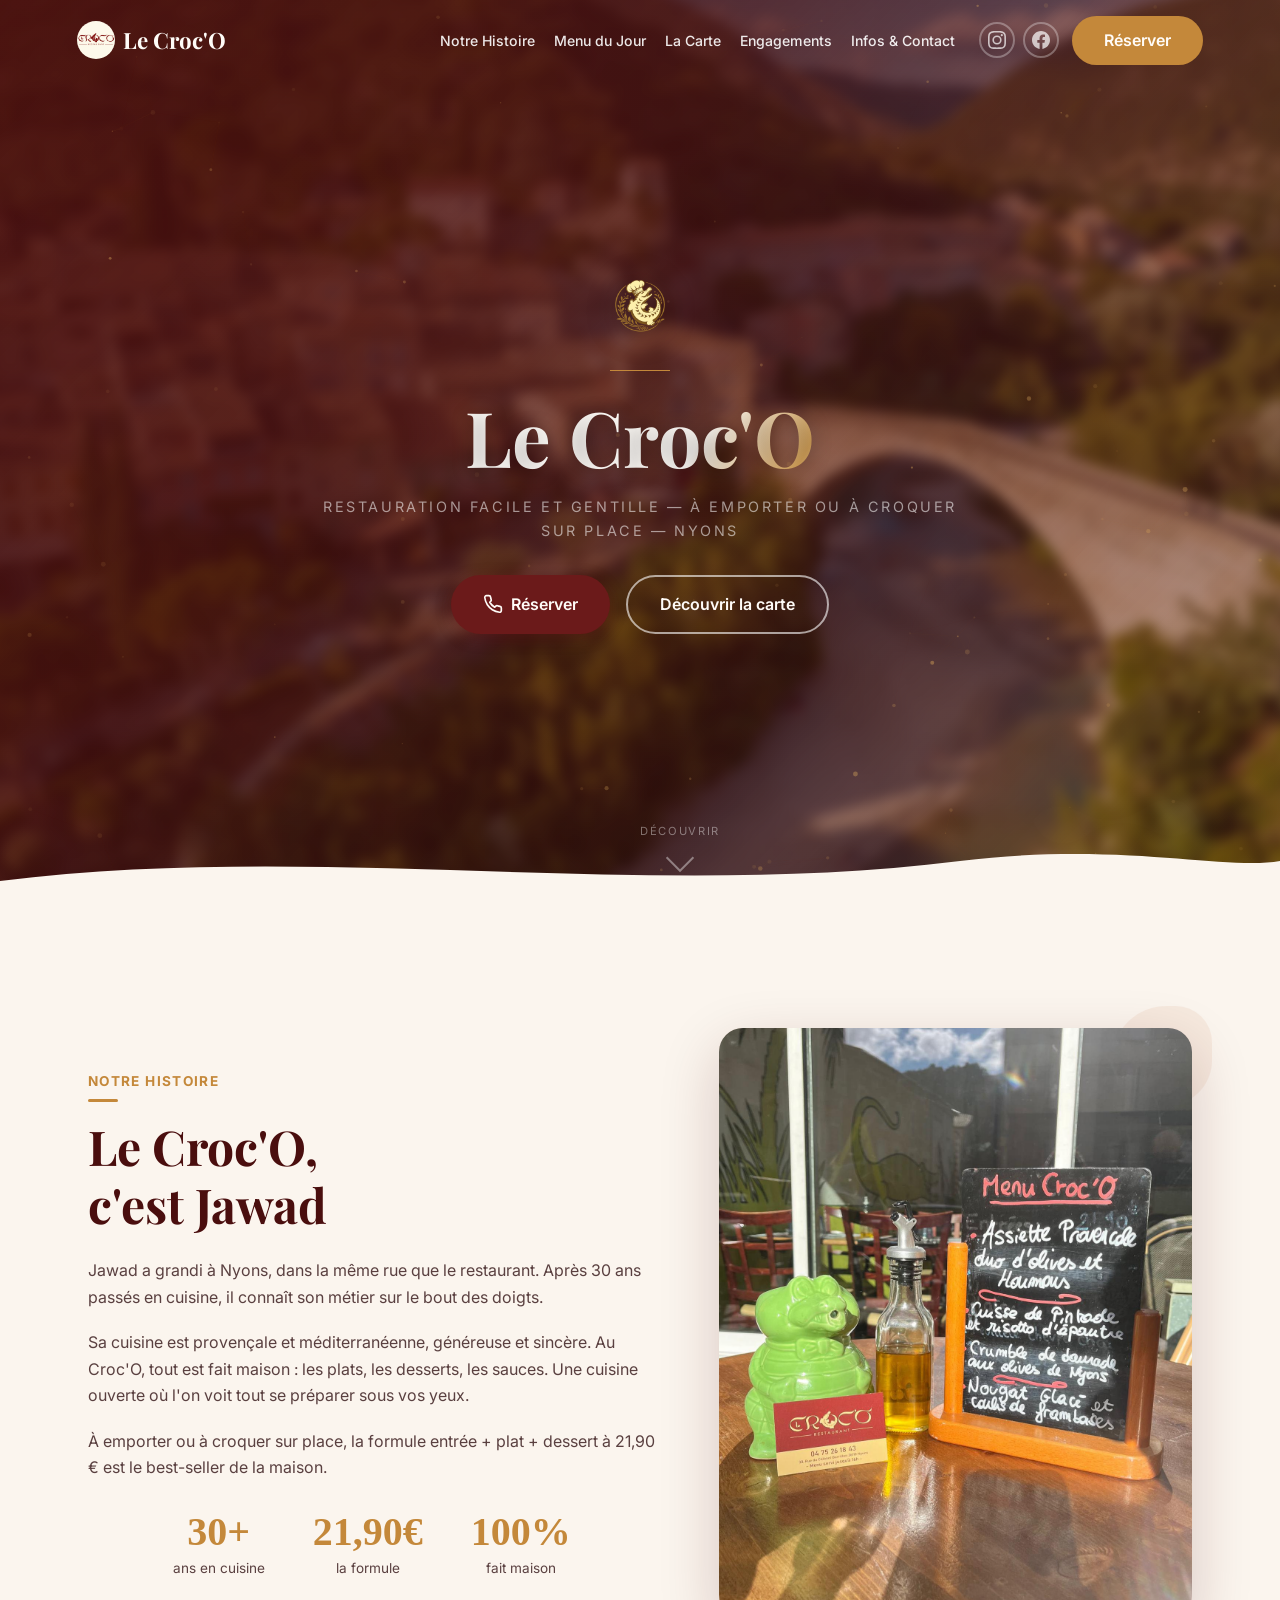
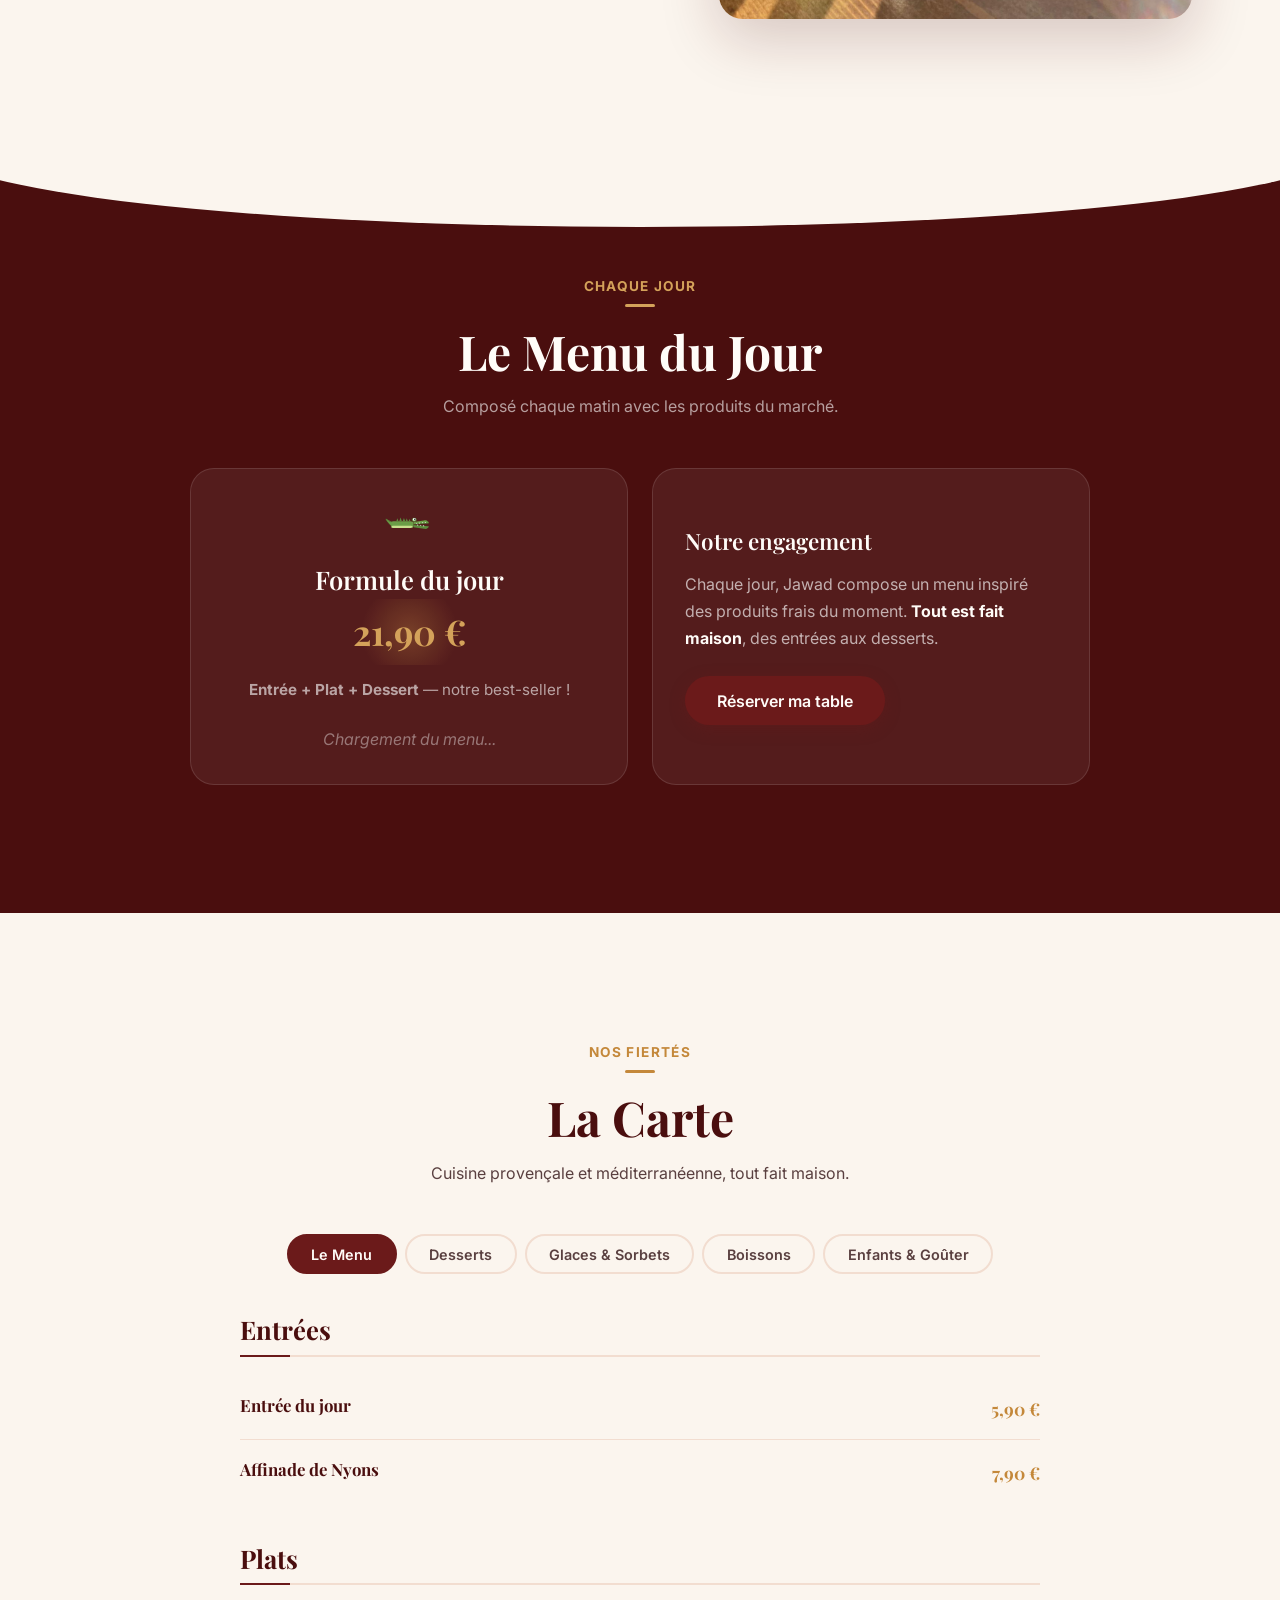
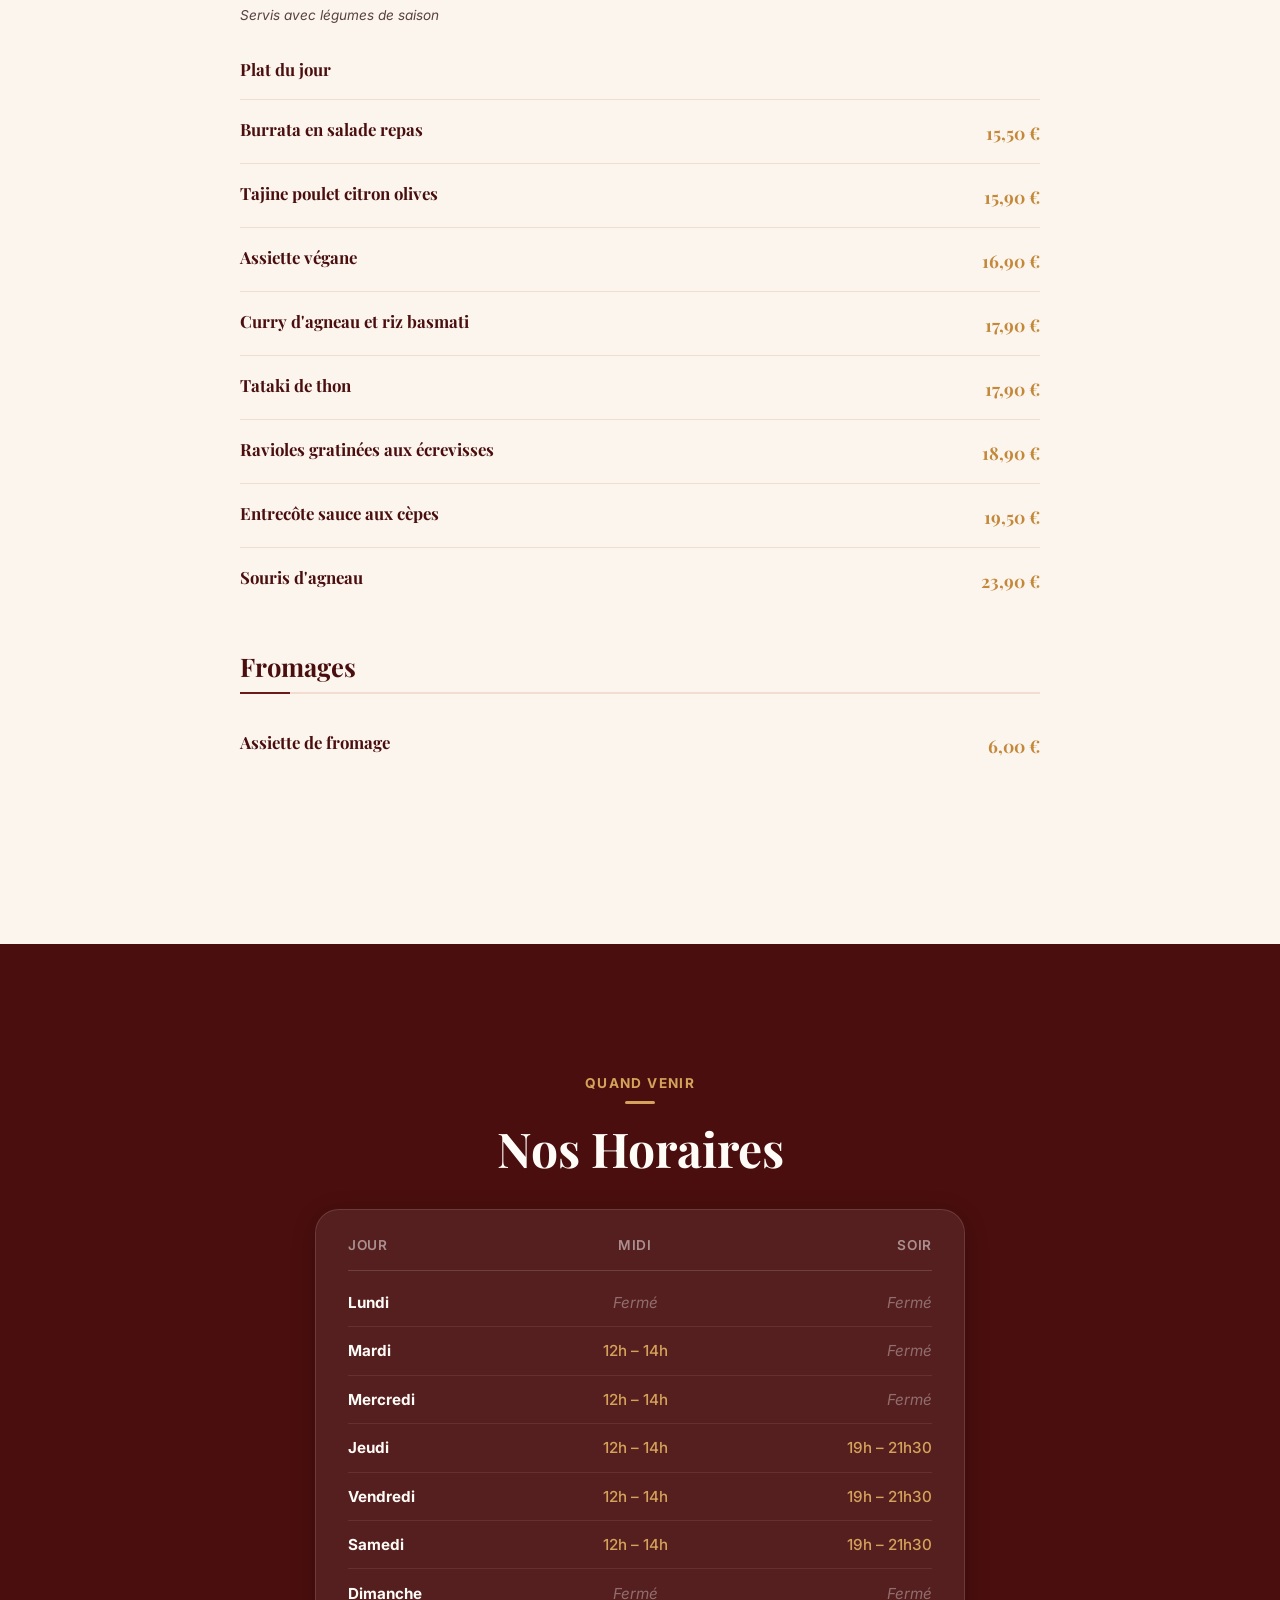
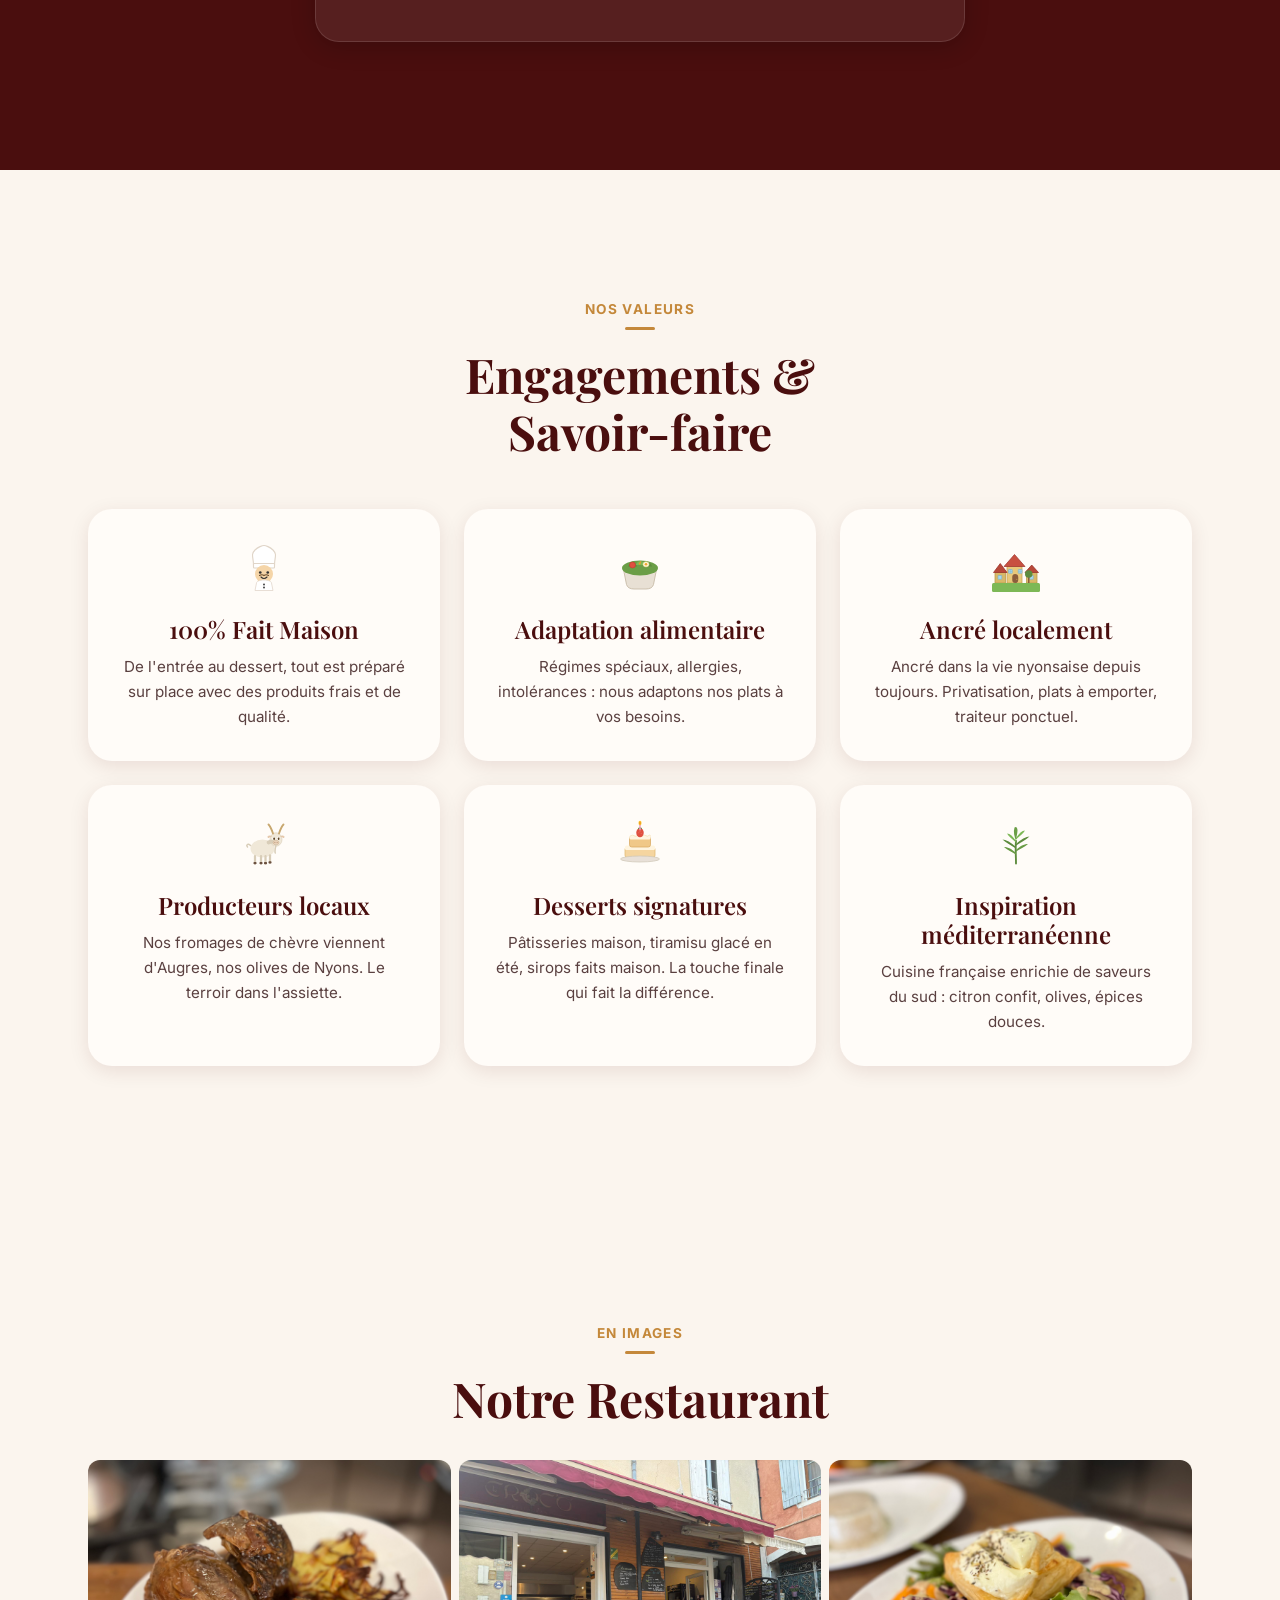
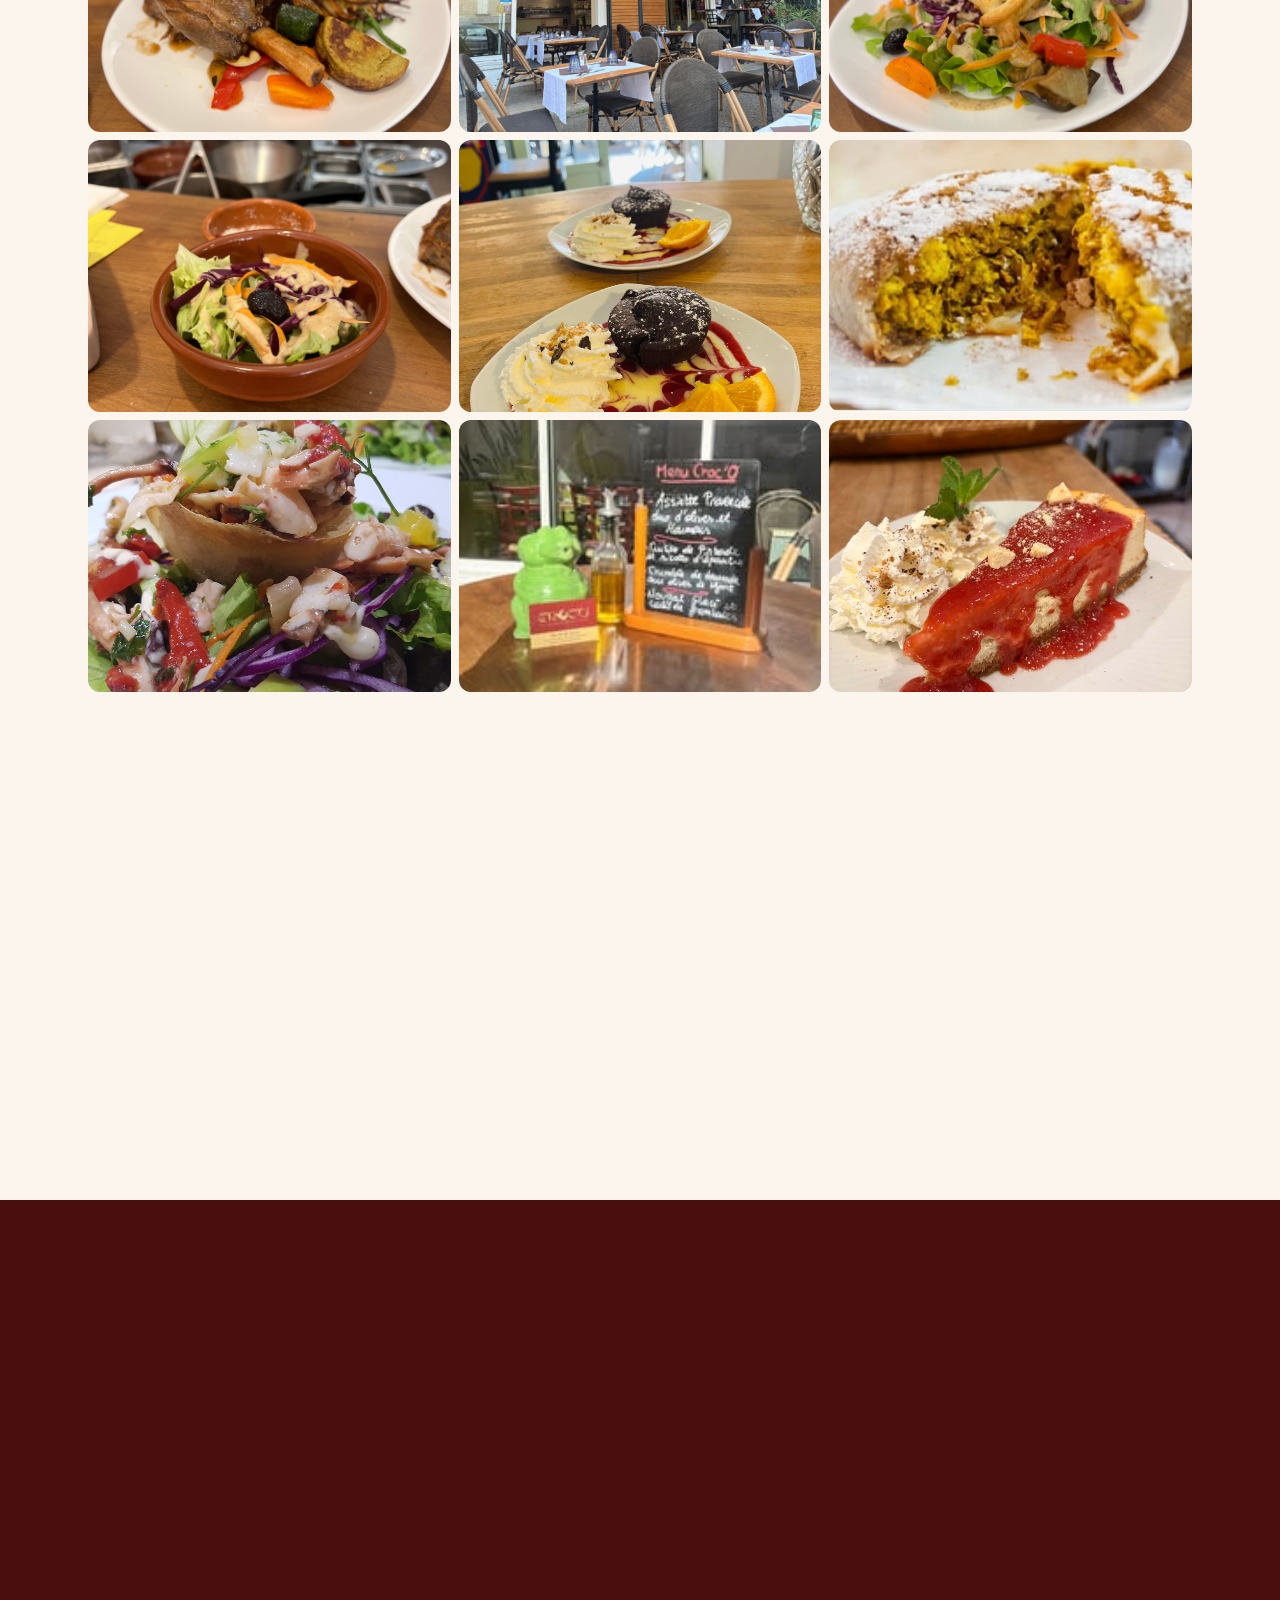
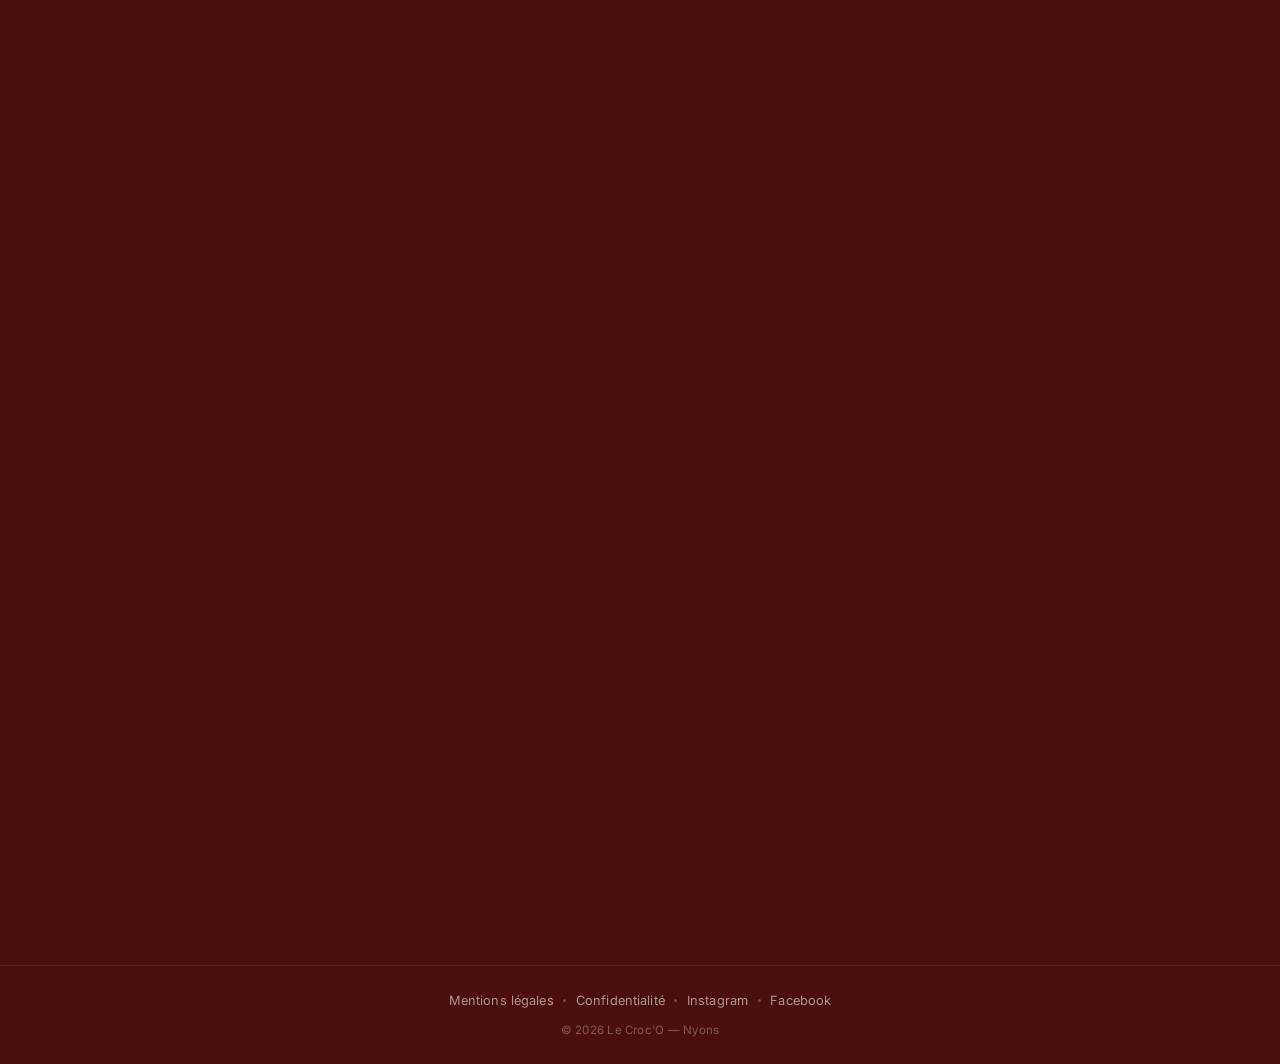
==== index.html @ 65abaeec "Initial commit — site Le Croc'O Nyons Site statique restaurant avec intégration Google Sheets dynami" ====
<!DOCTYPE html>
<html lang="fr">
<head>
  <meta charset="UTF-8">
  <meta name="viewport" content="width=device-width, initial-scale=1.0">
  <title>Le Croc'O — Restauration facile et gentille à emporter ou à croquer sur place à Nyons | Cuisine française &amp; méditerranéenne</title>
  <meta name="description" content="Le Croc'O à Nyons : cuisine provençale et méditerranéenne, tout fait maison. Formule entrée + plat + dessert à 21,90 euros. Cuisine ouverte, à emporter ou sur place.">
  <meta name="theme-color" content="#4A0E0E">
  <link rel="icon" type="image/png" sizes="48x48" href="assets/favicon-48x48.png">
  <link rel="icon" type="image/png" sizes="32x32" href="assets/favicon-32x32.png">
  <link rel="apple-touch-icon" sizes="192x192" href="assets/favicon-192x192.png">

  <!-- Open Graph / Facebook -->
  <meta property="og:type" content="website">
  <meta property="og:url" content="https://le-croco-nyons.fr/">
  <meta property="og:title" content="Le Croc'O — Restaurant à Nyons">
  <meta property="og:description" content="Le Croc'O à Nyons : cuisine provençale et méditerranéenne, tout fait maison. Formule entrée + plat + dessert à 21,90 euros. Cuisine ouverte, privatisation possible.">
  <meta property="og:image" content="https://le-croco-nyons.fr/assets/logo2.png">

  <!-- Twitter -->
  <meta name="twitter:card" content="summary_large_image">
  <meta name="twitter:title" content="Le Croc'O — Restaurant à Nyons">
  <meta name="twitter:description" content="Cuisine provençale et méditerranéenne fait maison. Formule entrée + plat + dessert à 21,90 euros. Au cœur de Nyons.">
  <meta name="twitter:image" content="https://le-croco-nyons.fr/assets/logo2.png">

  <!-- Structured Data / Schema.org -->
  <script type="application/ld+json">
  {
    "@context": "https://schema.org",
    "@type": "Restaurant",
    "name": "Le Croc'O",
    "legalName": "Le Croc'O",
    "image": "https://le-croco-nyons.fr/assets/logo2.png",
    "address": {
      "@type": "PostalAddress",
      "streetAddress": "30 Place du Colonel Barrillon",
      "addressLocality": "Nyons",
      "postalCode": "26110",
      "addressRegion": "Drôme",
      "addressCountry": "FR"
    },
    "geo": {
      "@type": "GeoCoordinates",
      "latitude": 44.3611,
      "longitude": 5.1389
    },
    "telephone": "+33475261843",
    "url": "https://le-croco-nyons.fr",
    "sameAs": [
      "https://www.facebook.com/croco.nyons/?locale=fr_FR",
      "https://www.instagram.com/croconyons/"
    ],
    "servesCuisine": ["Française", "Méditerranéenne"],
    "priceRange": "$$",
    "currenciesAccepted": "EUR",
    "paymentAccepted": "Cash, Credit Card",
    "openingHoursSpecification": [
      {
        "@type": "OpeningHoursSpecification",
        "dayOfWeek": ["Tuesday", "Wednesday", "Thursday", "Friday", "Saturday"],
        "opens": "12:00",
        "closes": "14:00"
      },
      {
        "@type": "OpeningHoursSpecification",
        "dayOfWeek": ["Thursday", "Friday", "Saturday"],
        "opens": "19:00",
        "closes": "21:30"
      }
    ],
    "hasMenu": {
      "@type": "Menu",
      "url": "https://le-croco-nyons.fr/#carte",
      "hasMenuSection": {
        "@type": "MenuSection",
        "name": "Menu du jour",
        "description": "Entrée + Plat ou Plat + Dessert",
        "offers": {
          "@type": "Offer",
          "price": "21.90",
          "priceCurrency": "EUR"
        }
      }
    },
    "acceptsReservations": "True",
    "smokingAllowed": false,
    "amenityFeature": [
      {"@type": "LocationFeatureSpecification", "name": "Terrasse", "value": true},
      {"@type": "LocationFeatureSpecification", "name": "Accès PMR", "value": true},
      {"@type": "LocationFeatureSpecification", "name": "À emporter", "value": true}
    ],
    "foundingDate": "2010",
    "description": "Le Croc'O à Nyons : cuisine provençale et méditerranéenne, tout fait maison. Formule entrée + plat + dessert à 21,90 euros. Cuisine ouverte, à emporter ou sur place."
  }
  </script>

  <link rel="preconnect" href="https://fonts.googleapis.com">
  <link rel="preconnect" href="https://fonts.gstatic.com" crossorigin>
  <link href="https://fonts.googleapis.com/css2?family=Playfair+Display:ital,wght@0,400;0,600;0,700;1,400&family=Inter:wght@300;400;500;600&display=swap" rel="stylesheet">
  <link rel="stylesheet" href="css/style.css">
</head>
<body>

  <!-- ============================================
       NAVIGATION
       ============================================ -->
  <nav class="nav" role="navigation" aria-label="Navigation principale">
    <div class="nav-inner">
      <a href="#hero" class="nav-logo" aria-label="Le Croc'O — Accueil">
        <img src="assets/logo2.png" alt="Logo Le Croc'O" class="nav-logo-img">
        Le Croc'O
      </a>

      <ul class="nav-links">
        <li><a href="#histoire">Notre Histoire</a></li>
        <li><a href="#menu-du-jour">Menu du Jour</a></li>
        <li><a href="#carte">La Carte</a></li>
        <li><a href="#engagements">Engagements</a></li>
        <li><a href="#infos">Infos & Contact</a></li>
      </ul>

      <div class="nav-right">
        <div class="nav-socials">
          <a href="https://www.instagram.com/croconyons/" target="_blank" rel="noopener" aria-label="Instagram Le Croc'O">
            <svg viewBox="0 0 24 24" fill="currentColor" aria-hidden="true"><path d="M12 2.163c3.204 0 3.584.012 4.85.07 3.252.148 4.771 1.691 4.919 4.919.058 1.265.069 1.645.069 4.849 0 3.205-.012 3.584-.069 4.849-.149 3.225-1.664 4.771-4.919 4.919-1.266.058-1.644.07-4.85.07-3.204 0-3.584-.012-4.849-.07-3.26-.149-4.771-1.699-4.919-4.92-.058-1.265-.07-1.644-.07-4.849 0-3.204.013-3.583.07-4.849.149-3.227 1.664-4.771 4.919-4.919 1.266-.057 1.645-.069 4.849-.069zM12 0C8.741 0 8.333.014 7.053.072 2.695.272.273 2.69.073 7.052.014 8.333 0 8.741 0 12c0 3.259.014 3.668.072 4.948.2 4.358 2.618 6.78 6.98 6.98C8.333 23.986 8.741 24 12 24c3.259 0 3.668-.014 4.948-.072 4.354-.2 6.782-2.618 6.979-6.98.059-1.28.073-1.689.073-4.948 0-3.259-.014-3.667-.072-4.947-.196-4.354-2.617-6.78-6.979-6.98C15.668.014 15.259 0 12 0zm0 5.838a6.162 6.162 0 100 12.324 6.162 6.162 0 000-12.324zM12 16a4 4 0 110-8 4 4 0 010 8zm6.406-11.845a1.44 1.44 0 100 2.881 1.44 1.44 0 000-2.881z"/></svg>
          </a>
          <a href="https://www.facebook.com/croco.nyons/?locale=fr_FR" target="_blank" rel="noopener" aria-label="Facebook Le Croc'O">
            <svg viewBox="0 0 24 24" fill="currentColor" aria-hidden="true"><path d="M24 12.073c0-6.627-5.373-12-12-12s-12 5.373-12 12c0 5.99 4.388 10.954 10.125 11.854v-8.385H7.078v-3.47h3.047V9.43c0-3.007 1.792-4.669 4.533-4.669 1.312 0 2.686.235 2.686.235v2.953H15.83c-1.491 0-1.956.925-1.956 1.874v2.25h3.328l-.532 3.47h-2.796v8.385C19.612 23.027 24 18.062 24 12.073z"/></svg>
          </a>
        </div>
        <button class="btn nav-cta" data-phone-trigger>Réserver</button>
      </div>

      <div class="nav-mobile-actions">
        <button class="btn btn-accent btn-sm nav-mobile-cta" data-phone-trigger>Réserver</button>
        <button class="nav-burger" aria-label="Menu" aria-expanded="false">
          <span></span>
          <span></span>
          <span></span>
        </button>
      </div>
    </div>
  </nav>

  <!-- Mobile overlay -->
  <div class="nav-mobile-overlay">
    <a href="#histoire">Notre Histoire</a>
    <a href="#menu-du-jour">Menu du Jour</a>
    <a href="#carte">La Carte</a>
    <a href="#engagements">Engagements</a>
    <a href="#infos">Infos & Contact</a>
    <button class="btn nav-mobile-cta" data-phone-trigger>Réserver</button>
    <div class="nav-socials">
      <a href="https://www.instagram.com/croconyons/" target="_blank" rel="noopener" aria-label="Instagram">
        <svg viewBox="0 0 24 24" fill="currentColor"><path d="M12 2.163c3.204 0 3.584.012 4.85.07 3.252.148 4.771 1.691 4.919 4.919.058 1.265.069 1.645.069 4.849 0 3.205-.012 3.584-.069 4.849-.149 3.225-1.664 4.771-4.919 4.919-1.266.058-1.644.07-4.85.07-3.204 0-3.584-.012-4.849-.07-3.26-.149-4.771-1.699-4.919-4.92-.058-1.265-.07-1.644-.07-4.849 0-3.204.013-3.583.07-4.849.149-3.227 1.664-4.771 4.919-4.919 1.266-.057 1.645-.069 4.849-.069zM12 0C8.741 0 8.333.014 7.053.072 2.695.272.273 2.69.073 7.052.014 8.333 0 8.741 0 12c0 3.259.014 3.668.072 4.948.2 4.358 2.618 6.78 6.98 6.98C8.333 23.986 8.741 24 12 24c3.259 0 3.668-.014 4.948-.072 4.354-.2 6.782-2.618 6.979-6.98.059-1.28.073-1.689.073-4.948 0-3.259-.014-3.667-.072-4.947-.196-4.354-2.617-6.78-6.979-6.98C15.668.014 15.259 0 12 0zm0 5.838a6.162 6.162 0 100 12.324 6.162 6.162 0 000-12.324zM12 16a4 4 0 110-8 4 4 0 010 8zm6.406-11.845a1.44 1.44 0 100 2.881 1.44 1.44 0 000-2.881z"/></svg>
      </a>
      <a href="https://www.facebook.com/croco.nyons/?locale=fr_FR" target="_blank" rel="noopener" aria-label="Facebook">
        <svg viewBox="0 0 24 24" fill="currentColor"><path d="M24 12.073c0-6.627-5.373-12-12-12s-12 5.373-12 12c0 5.99 4.388 10.954 10.125 11.854v-8.385H7.078v-3.47h3.047V9.43c0-3.007 1.792-4.669 4.533-4.669 1.312 0 2.686.235 2.686.235v2.953H15.83c-1.491 0-1.956.925-1.956 1.874v2.25h3.328l-.532 3.47h-2.796v8.385C19.612 23.027 24 18.062 24 12.073z"/></svg>
      </a>
    </div>
  </div>


  <!-- ============================================
       SECTION 1 : HERO
       ============================================ -->
  <section class="hero" id="hero">
    <div class="hero-bg">
      <img src="assets/hero.webp" alt="Le Croc'O — restaurant à Nyons" class="hero-bg-image parallax-bg" data-speed="0.3" loading="eager">
    </div>
    <div class="hero-overlay"></div>
    <canvas id="particles-canvas" class="hero-particles"></canvas>

    <!-- Croco SVG discret -->
    <svg class="hero-croco-deco" viewBox="0 0 120 40" fill="none" xmlns="http://www.w3.org/2000/svg" aria-hidden="true">
      <path d="M10 20 Q20 5 40 15 Q60 25 80 10 Q100 0 110 20 Q100 35 80 25 Q60 15 40 30 Q20 40 10 20Z" fill="currentColor" opacity="0.08"/>
    </svg>

    <div class="hero-content">
      <img src="assets/croco-logo-dore.png" alt="Le Croc'O logo" class="hero-logo" width="80" height="80">
      <div class="hero-ornament" aria-hidden="true"></div>
      <h1 class="text-shimmer">Le Croc'O</h1>
      <p class="hero-subtitle">Restauration facile et gentille &mdash; à emporter ou à croquer sur place &mdash; Nyons</p>
      <div class="hero-cta">
        <button class="btn btn-primary" data-phone-trigger>
          <svg width="20" height="20" viewBox="0 0 24 24" fill="none" stroke="currentColor" stroke-width="2" stroke-linecap="round" stroke-linejoin="round"><path d="M22 16.92v3a2 2 0 01-2.18 2 19.79 19.79 0 01-8.63-3.07 19.5 19.5 0 01-6-6 19.79 19.79 0 01-3.07-8.67A2 2 0 014.11 2h3a2 2 0 012 1.72c.127.96.361 1.903.7 2.81a2 2 0 01-.45 2.11L8.09 9.91a16 16 0 006 6l1.27-1.27a2 2 0 012.11-.45c.907.339 1.85.573 2.81.7A2 2 0 0122 16.92z"/></svg>
          Réserver
        </button>
        <a href="#carte" class="btn btn-outline">Découvrir la carte</a>
      </div>
    </div>

    <div class="hero-scroll-indicator">
      <span>Découvrir</span>
      <div class="scroll-arrow"></div>
    </div>

    <!-- Wave transition -->
    <div class="section-wave">
      <svg viewBox="0 0 1440 60" preserveAspectRatio="none">
        <path d="M0,40 C360,0 720,60 1080,20 C1260,0 1380,30 1440,20 L1440,60 L0,60Z" fill="var(--creme)"/>
      </svg>
    </div>
  </section>


  <!-- ============================================
       SECTION 2 : HISTOIRE DU RESTAURANT
       ============================================ -->
  <section class="histoire" id="histoire">
    <div class="container">
      <div class="histoire-grid">
        <div class="histoire-text reveal-left">
          <span class="section-tag">Notre Histoire</span>
          <h2>Le Croc'O,<br>c'est Jawad</h2>
          <p>Jawad a grandi à Nyons, dans la même rue que le restaurant. Après 30 ans passés en cuisine, il connaît son métier sur le bout des doigts.</p>
          <p>Sa cuisine est provençale et méditerranéenne, généreuse et sincère. Au Croc'O, tout est fait maison : les plats, les desserts, les sauces. Une cuisine ouverte où l'on voit tout se préparer sous vos yeux.</p>
          <p>À emporter ou à croquer sur place, la formule entrée + plat + dessert à 21,90 &euro; est le best-seller de la maison.</p>
          <div class="counters-row reveal">
            <div class="counter-item">
              <span class="counter-value" data-target="30">0</span><span class="counter-value">+</span>
              <div class="counter-label">ans en cuisine</div>
            </div>
            <div class="counter-item">
              <span class="counter-value" data-target="21" data-suffix=",90€">0</span>
              <div class="counter-label">la formule</div>
            </div>
            <div class="counter-item">
              <span class="counter-value" data-target="100">0</span><span class="counter-value">%</span>
              <div class="counter-label">fait maison</div>
            </div>
          </div>
        </div>
        <div class="histoire-visual reveal-right">
          <div class="histoire-image-wrapper">
            <img src="assets/ambiance-table.jpg" alt="Ambiance du restaurant Le Croc'O, table dressee avec produits frais" loading="lazy">
          </div>
          <div class="histoire-deco-leaf"></div>
        </div>
      </div>
    </div>
  </section>


  <!-- ============================================
       SECTION 3 : MENU DU JOUR (dynamique Google Sheet)
       ============================================ -->
  <section class="menu-du-jour" id="menu-du-jour">
    <div class="container">
      <span class="section-tag reveal">Chaque jour</span>
      <h2 class="reveal">Le Menu du Jour</h2>
      <p class="menu-intro reveal">Composé chaque matin avec les produits du marché.</p>

      <div class="menu-grid reveal">
        <!-- Box 1 : Formule & plats du jour -->
        <div class="menu-du-jour-card" id="menu-du-jour-content">
          <div class="menu-du-jour-header">
            <img src="assets/croco-icon.svg" alt="Le Croc'O" class="menu-du-jour-croco">
            <h3>Formule du jour</h3>
            <span class="menu-du-jour-price" id="menu-price">21,90 &euro;</span>
          </div>
          <div class="menu-du-jour-formula" id="menu-formula">
            <p><strong>Entrée + Plat + Dessert</strong> — notre best-seller !</p>
          </div>
          <div class="menu-du-jour-items" id="menu-items">
            <!-- Rempli dynamiquement par le Google Sheet -->
            <div class="menu-placeholder">
              <p>Chargement du menu...</p>
            </div>
          </div>
        </div>

        <!-- Box 2 : Engagement & reservation -->
        <div class="menu-engagement-card">
          <h3>Notre engagement</h3>
          <p>Chaque jour, Jawad compose un menu inspiré des produits frais du moment. <strong>Tout est fait maison</strong>, des entrées aux desserts.</p>
          <div class="menu-engagement-cta">
            <button class="btn btn-primary" data-phone-trigger>Réserver ma table</button>
          </div>
        </div>
      </div>
    </div>
  </section>


  <!-- ============================================
       SECTION 4 : LA CARTE (dynamique Google Sheet — onglet CARTE)
       ============================================ -->
  <section class="carte" id="carte">
    <div class="container">
      <span class="section-tag reveal">Nos Fiertés</span>
      <h2 class="reveal">La Carte</h2>
      <p class="carte-intro reveal">Cuisine provençale et méditerranéenne, tout fait maison.</p>

      <!-- Onglets catégories -->
      <div class="carte-tabs reveal" role="tablist">
        <button class="carte-tab active" data-tab="plats" role="tab" aria-selected="true">Le Menu</button>
        <button class="carte-tab" data-tab="desserts" role="tab" aria-selected="false">Desserts</button>
        <button class="carte-tab" data-tab="glaces" role="tab" aria-selected="false">Glaces & Sorbets</button>
        <button class="carte-tab" data-tab="boissons" role="tab" aria-selected="false">Boissons</button>
        <button class="carte-tab" data-tab="enfants" role="tab" aria-selected="false">Enfants & Goûter</button>
      </div>

      <div class="carte-content" id="carte-content">

        <!-- TAB : Le Menu (Entrées + Plats + Fromages) -->
        <div class="carte-panel active" id="panel-plats" role="tabpanel">
          <div class="carte-categorie">
            <h3 class="carte-categorie-titre">Entrées</h3>
            <div class="carte-items">
              <div class="carte-item">
                <div class="carte-item-info"><div class="carte-item-nom">Entrée du jour</div></div>
                <div class="carte-item-prix">5,90 &euro;</div>
              </div>
              <div class="carte-item">
                <div class="carte-item-info"><div class="carte-item-nom">Affinade de Nyons</div></div>
                <div class="carte-item-prix">7,90 &euro;</div>
              </div>
            </div>
          </div>
          <div class="carte-categorie">
            <h3 class="carte-categorie-titre">Plats</h3>
            <p class="carte-note-sm">Servis avec légumes de saison</p>
            <div class="carte-items">
              <div class="carte-item">
                <div class="carte-item-info"><div class="carte-item-nom">Plat du jour</div></div>
                <div class="carte-item-prix"></div>
              </div>
              <div class="carte-item">
                <div class="carte-item-info"><div class="carte-item-nom">Burrata en salade repas</div></div>
                <div class="carte-item-prix">15,50 &euro;</div>
              </div>
              <div class="carte-item">
                <div class="carte-item-info"><div class="carte-item-nom">Tajine poulet citron olives</div></div>
                <div class="carte-item-prix">15,90 &euro;</div>
              </div>
              <div class="carte-item">
                <div class="carte-item-info"><div class="carte-item-nom">Assiette végane</div></div>
                <div class="carte-item-prix">16,90 &euro;</div>
              </div>
              <div class="carte-item">
                <div class="carte-item-info"><div class="carte-item-nom">Curry d'agneau et riz basmati</div></div>
                <div class="carte-item-prix">17,90 &euro;</div>
              </div>
              <div class="carte-item">
                <div class="carte-item-info"><div class="carte-item-nom">Tataki de thon</div></div>
                <div class="carte-item-prix">17,90 &euro;</div>
              </div>
              <div class="carte-item">
                <div class="carte-item-info"><div class="carte-item-nom">Ravioles gratinées aux écrevisses</div></div>
                <div class="carte-item-prix">18,90 &euro;</div>
              </div>
              <div class="carte-item">
                <div class="carte-item-info"><div class="carte-item-nom">Entrecôte sauce aux cèpes</div></div>
                <div class="carte-item-prix">19,50 &euro;</div>
              </div>
              <div class="carte-item">
                <div class="carte-item-info"><div class="carte-item-nom">Souris d'agneau</div></div>
                <div class="carte-item-prix">23,90 &euro;</div>
              </div>
            </div>
          </div>
          <div class="carte-categorie">
            <h3 class="carte-categorie-titre">Fromages</h3>
            <div class="carte-items">
              <div class="carte-item">
                <div class="carte-item-info"><div class="carte-item-nom">Assiette de fromage</div></div>
                <div class="carte-item-prix">6,00 &euro;</div>
              </div>
            </div>
          </div>
        </div>

        <!-- TAB : Desserts -->
        <div class="carte-panel" id="panel-desserts" role="tabpanel">
          <div class="carte-categorie">
            <h3 class="carte-categorie-titre">Desserts</h3>
            <div class="carte-items">
              <div class="carte-item">
                <div class="carte-item-info"><div class="carte-item-nom">Moelleux Chocolat</div><div class="carte-item-desc">Coulis de framboise</div></div>
                <div class="carte-item-prix">6,00 &euro;</div>
              </div>
              <div class="carte-item">
                <div class="carte-item-info"><div class="carte-item-nom">Tiramisu Café</div></div>
                <div class="carte-item-prix">6,00 &euro;</div>
              </div>
              <div class="carte-item">
                <div class="carte-item-info"><div class="carte-item-nom">Tarte du Jour</div></div>
                <div class="carte-item-prix">6,00 &euro;</div>
              </div>
              <div class="carte-item">
                <div class="carte-item-info"><div class="carte-item-nom">Dessert du Jour</div></div>
                <div class="carte-item-prix">6,00 &euro;</div>
              </div>
              <div class="carte-item">
                <div class="carte-item-info"><div class="carte-item-nom">Nougat Glacé</div><div class="carte-item-desc">Coulis de framboise</div></div>
                <div class="carte-item-prix">6,00 &euro;</div>
              </div>
            </div>
          </div>
        </div>

        <!-- TAB : Glaces & Sorbets -->
        <div class="carte-panel" id="panel-glaces" role="tabpanel">
          <div class="carte-categorie">
            <h3 class="carte-categorie-titre">Glaces Artisanales</h3>
            <div class="carte-items carte-items-compact">
              <div class="carte-item"><div class="carte-item-info"><div class="carte-item-nom">Café</div><div class="carte-item-desc">100% Arabica</div></div></div>
              <div class="carte-item"><div class="carte-item-info"><div class="carte-item-nom">Caramel Beurre Salé</div><div class="carte-item-desc">Au sel de Guérande</div></div></div>
              <div class="carte-item"><div class="carte-item-info"><div class="carte-item-nom">Chocolat</div><div class="carte-item-desc">Cœur de Guanaja 80% Valrhona</div></div></div>
              <div class="carte-item"><div class="carte-item-info"><div class="carte-item-nom">Pistache</div><div class="carte-item-desc">Pâte de pistache de Sicile, éclats</div></div></div>
              <div class="carte-item"><div class="carte-item-info"><div class="carte-item-nom">Spéculoos</div><div class="carte-item-desc">Véritables biscuits Lotus</div></div></div>
              <div class="carte-item"><div class="carte-item-info"><div class="carte-item-nom">Vanille</div><div class="carte-item-desc">Bourbon de Madagascar, beurre d'Échiré</div></div></div>
            </div>
          </div>
          <div class="carte-categorie">
            <h3 class="carte-categorie-titre">Sorbets Plein Fruit</h3>
            <div class="carte-items carte-items-compact">
              <div class="carte-item"><div class="carte-item-info"><div class="carte-item-nom">Citron</div><div class="carte-item-desc">Citron de Sicile</div></div></div>
              <div class="carte-item"><div class="carte-item-info"><div class="carte-item-nom">Coco</div><div class="carte-item-desc">Lait de coco de l'océan Indien</div></div></div>
              <div class="carte-item"><div class="carte-item-info"><div class="carte-item-nom">Fraise</div><div class="carte-item-desc">Fraise Sengana, 62% de fruits</div></div></div>
              <div class="carte-item"><div class="carte-item-info"><div class="carte-item-nom">Framboise</div><div class="carte-item-desc">52% de fruits</div></div></div>
              <div class="carte-item"><div class="carte-item-info"><div class="carte-item-nom">Mangue</div><div class="carte-item-desc">Alphonso et Totapuri</div></div></div>
              <div class="carte-item"><div class="carte-item-info"><div class="carte-item-nom">Passion</div><div class="carte-item-desc">Fruit de la passion, 41% de fruits</div></div></div>
            </div>
          </div>
          <div class="carte-glaces-tarifs">
            <span class="carte-tarif-tag">1 boule — 3,00 &euro;</span>
            <span class="carte-tarif-tag">2 boules — 5,00 &euro;</span>
            <span class="carte-tarif-tag">3 boules — 6,00 &euro;</span>
            <span class="carte-tarif-tag carte-tarif-sup">+ Crème fouettée — 0,50 &euro;</span>
          </div>
        </div>

        <!-- TAB : Boissons -->
        <div class="carte-panel" id="panel-boissons" role="tabpanel">
          <div class="carte-categorie">
            <h3 class="carte-categorie-titre">Alcools</h3>
            <div class="carte-items carte-items-compact">
              <div class="carte-item"><div class="carte-item-info"><div class="carte-item-nom">Digestif</div><div class="carte-item-desc">Liqueur de thym, Jet</div></div><div class="carte-item-prix">6,00 &euro;</div></div>
              <div class="carte-item"><div class="carte-item-info"><div class="carte-item-nom">Pastis artisanal ou Ricard</div></div><div class="carte-item-prix">4,00 &euro;</div></div>
              <div class="carte-item"><div class="carte-item-info"><div class="carte-item-nom">Kir, Martini blanc</div></div><div class="carte-item-prix">4,50 &euro;</div></div>
              <div class="carte-item"><div class="carte-item-info"><div class="carte-item-nom">Le Planteur du Croc'O</div></div><div class="carte-item-prix">4,00 &euro;</div></div>
              <div class="carte-item"><div class="carte-item-info"><div class="carte-item-nom">Bière La Grihète 33 cl</div><div class="carte-item-desc">Blonde, blanche, ambrée — Nyons</div></div><div class="carte-item-prix">4,50 &euro;</div></div>
              <div class="carte-item"><div class="carte-item-info"><div class="carte-item-nom">Bivouak 33 cl</div><div class="carte-item-desc">Blonde, ambrée, blanche, Tangente</div></div><div class="carte-item-prix">4,50 &euro;</div></div>
            </div>
          </div>
          <div class="carte-categorie">
            <h3 class="carte-categorie-titre">Sans Alcool</h3>
            <div class="carte-items carte-items-compact">
              <div class="carte-item"><div class="carte-item-info"><div class="carte-item-nom">Jus de fruit de pays 25 cl</div><div class="carte-item-desc">Pomme, poire, abricot</div></div><div class="carte-item-prix">3,00 &euro;</div></div>
              <div class="carte-item"><div class="carte-item-info"><div class="carte-item-nom">Sirop maison 50 cl</div><div class="carte-item-desc">Gingembre, fleur de thym, menthe poivrée</div></div><div class="carte-item-prix">2,50 &euro;</div></div>
              <div class="carte-item"><div class="carte-item-info"><div class="carte-item-nom">Sirop d'Eyguebelle 50 cl</div></div><div class="carte-item-prix">2,50 &euro;</div></div>
              <div class="carte-item"><div class="carte-item-info"><div class="carte-item-nom">Diabolo</div></div><div class="carte-item-prix">3,00 &euro;</div></div>
              <div class="carte-item"><div class="carte-item-info"><div class="carte-item-nom">Soda 33 cl</div></div><div class="carte-item-prix">3,00 &euro;</div></div>
              <div class="carte-item"><div class="carte-item-info"><div class="carte-item-nom">Eau en bouteille 50 cl</div></div><div class="carte-item-prix">2,00 &euro;</div></div>
              <div class="carte-item"><div class="carte-item-info"><div class="carte-item-nom">Eau gazeuse 50 cl</div></div><div class="carte-item-prix">3,00 &euro;</div></div>
            </div>
          </div>
          <div class="carte-categorie">
            <h3 class="carte-categorie-titre">Les Vins</h3>
            <div class="carte-items carte-items-compact">
              <div class="carte-item"><div class="carte-item-info"><div class="carte-item-nom">Rouge Côte du Rhône Village Sablet</div><div class="carte-item-desc">Bouteille 75 cl</div></div><div class="carte-item-prix">17,50 &euro;</div></div>
              <div class="carte-item"><div class="carte-item-info"><div class="carte-item-nom">Rosé AOP Gigondas</div><div class="carte-item-desc">Bouteille 75 cl</div></div><div class="carte-item-prix">19,50 &euro;</div></div>
              <div class="carte-item"><div class="carte-item-info"><div class="carte-item-nom">Pichet 50 cl</div><div class="carte-item-desc">Rouge AOP Grignan / Rosé &amp; Blanc IGP Ardéchois</div></div><div class="carte-item-prix">11,00 &euro;</div></div>
              <div class="carte-item"><div class="carte-item-info"><div class="carte-item-nom">Pichet 25 cl</div></div><div class="carte-item-prix">6,50 &euro;</div></div>
              <div class="carte-item"><div class="carte-item-info"><div class="carte-item-nom">Le verre 15 cl</div></div><div class="carte-item-prix">4,00 &euro;</div></div>
            </div>
          </div>
          <div class="carte-categorie">
            <h3 class="carte-categorie-titre">Boissons Chaudes</h3>
            <div class="carte-items carte-items-compact">
              <div class="carte-item"><div class="carte-item-info"><div class="carte-item-nom">Cappuccino</div></div><div class="carte-item-prix">3,50 &euro;</div></div>
              <div class="carte-item"><div class="carte-item-info"><div class="carte-item-nom">Chocolat chaud</div></div><div class="carte-item-prix">3,00 &euro;</div></div>
              <div class="carte-item"><div class="carte-item-info"><div class="carte-item-nom">Café ou noisette</div></div><div class="carte-item-prix">1,70 &euro;</div></div>
              <div class="carte-item"><div class="carte-item-info"><div class="carte-item-nom">Café au lait</div></div><div class="carte-item-prix">3,00 &euro;</div></div>
              <div class="carte-item"><div class="carte-item-info"><div class="carte-item-nom">Thé ou infusion</div></div><div class="carte-item-prix">2,00 &euro;</div></div>
            </div>
          </div>
        </div>

        <!-- TAB : Enfants & Goûter -->
        <div class="carte-panel" id="panel-enfants" role="tabpanel">
          <div class="carte-categorie">
            <h3 class="carte-categorie-titre">Menu Enfant</h3>
            <div class="carte-items">
              <div class="carte-item">
                <div class="carte-item-info"><div class="carte-item-nom">1 Plat + 1 Dessert + Sirop</div><div class="carte-item-desc">Ravioles beurre blanc ou poulet au curry</div></div>
                <div class="carte-item-prix">12,00 &euro;</div>
              </div>
            </div>
          </div>
          <div class="carte-categorie">
            <h3 class="carte-categorie-titre">À l'heure du Goûter</h3>
            <div class="carte-items">
              <div class="carte-item">
                <div class="carte-item-info"><div class="carte-item-nom">1 Gaufre + 1 Boisson</div><div class="carte-item-desc">Thé, café, chocolat chaud, sirop, soda</div></div>
                <div class="carte-item-prix">6,50 &euro;</div>
              </div>
              <div class="carte-item">
                <div class="carte-item-info"><div class="carte-item-nom">1 Dessert + 1 Boisson</div><div class="carte-item-desc">Thé, café, chocolat chaud, sirop, soda</div></div>
                <div class="carte-item-prix">7,50 &euro;</div>
              </div>
            </div>
          </div>
        </div>

      </div>
    </div>
  </section>


  <!-- ============================================
       SECTION 4b : HORAIRES (dynamique Google Sheet — onglet HORAIRES)
       ============================================ -->
  <section class="horaires" id="horaires">
    <div class="container">
      <span class="section-tag reveal">Quand venir</span>
      <h2 class="reveal">Nos Horaires</h2>

      <div class="horaires-card reveal">
        <div class="horaires-sheet" id="horaires-sheet">
          <div class="jour-header">
            <span>Jour</span>
            <span>Midi</span>
            <span>Soir</span>
          </div>
          <div class="jour">
            <span class="jour-name">Lundi</span>
            <span class="jour-midi ferme">Fermé</span>
            <span class="jour-soir ferme">Fermé</span>
          </div>
          <div class="jour">
            <span class="jour-name">Mardi</span>
            <span class="jour-midi">12h – 14h</span>
            <span class="jour-soir ferme">Fermé</span>
          </div>
          <div class="jour">
            <span class="jour-name">Mercredi</span>
            <span class="jour-midi">12h – 14h</span>
            <span class="jour-soir ferme">Fermé</span>
          </div>
          <div class="jour">
            <span class="jour-name">Jeudi</span>
            <span class="jour-midi">12h – 14h</span>
            <span class="jour-soir">19h – 21h30</span>
          </div>
          <div class="jour">
            <span class="jour-name">Vendredi</span>
            <span class="jour-midi">12h – 14h</span>
            <span class="jour-soir">19h – 21h30</span>
          </div>
          <div class="jour">
            <span class="jour-name">Samedi</span>
            <span class="jour-midi">12h – 14h</span>
            <span class="jour-soir">19h – 21h30</span>
          </div>
          <div class="jour">
            <span class="jour-name">Dimanche</span>
            <span class="jour-midi ferme">Fermé</span>
            <span class="jour-soir ferme">Fermé</span>
          </div>
        </div>
      </div>
    </div>
  </section>


  <!-- ============================================
       SECTION 5 : ENGAGEMENTS & SAVOIR-FAIRE
       ============================================ -->
  <section class="engagements" id="engagements">
    <div class="container">
      <span class="section-tag reveal">Nos Valeurs</span>
      <h2 class="reveal">Engagements &<br>Savoir-faire</h2>

      <div class="engagements-grid stagger-children carousel-container" data-carousel>
        <div class="engagement-card reveal">
          <img src="assets/icon-chef.svg" alt="Chef" class="engagement-icon">
          <h3>100% Fait Maison</h3>
          <p>De l'entrée au dessert, tout est préparé sur place avec des produits frais et de qualité.</p>
        </div>
        <div class="engagement-card reveal">
          <img src="assets/icon-salade.svg" alt="Salade" class="engagement-icon">
          <h3>Adaptation alimentaire</h3>
          <p>Régimes spéciaux, allergies, intolérances : nous adaptons nos plats à vos besoins.</p>
        </div>
        <div class="engagement-card reveal">
          <img src="assets/icon-village.svg" alt="Village" class="engagement-icon">
          <h3>Ancré localement</h3>
          <p>Ancré dans la vie nyonsaise depuis toujours. Privatisation, plats à emporter, traiteur ponctuel.</p>
        </div>
        <div class="engagement-card reveal">
          <img src="assets/icon-chevre.svg" alt="Chèvre" class="engagement-icon">
          <h3>Producteurs locaux</h3>
          <p>Nos fromages de chèvre viennent d'Augres, nos olives de Nyons. Le terroir dans l'assiette.</p>
        </div>
        <div class="engagement-card reveal">
          <img src="assets/icon-gateau.svg" alt="Gâteau" class="engagement-icon">
          <h3>Desserts signatures</h3>
          <p>Pâtisseries maison, tiramisu glacé en été, sirops faits maison. La touche finale qui fait la différence.</p>
        </div>
        <div class="engagement-card reveal">
          <img src="assets/icon-herbes.svg" alt="Herbes" class="engagement-icon">
          <h3>Inspiration méditerranéenne</h3>
          <p>Cuisine française enrichie de saveurs du sud : citron confit, olives, épices douces.</p>
        </div>
      </div>
    </div>
  </section>


  <!-- ============================================
       GALERIE PHOTOS
       ============================================ -->
  <section class="galerie" id="galerie">
    <div class="container">
      <span class="section-tag reveal">En images</span>
      <h2 class="reveal">Notre Restaurant</h2>
    </div>
    <div class="galerie-grid reveal">
      <div class="galerie-item">
        <img src="assets/croco-photo-1.jpg" alt="Souris d'agneau et légumes de saison, cuisine ouverte du Croc'O" loading="lazy">
      </div>
      <div class="galerie-item">
        <img src="assets/terrasse.jpg" alt="Terrasse du Croc'O avec tables dressées" loading="lazy">
      </div>
      <div class="galerie-item">
        <img src="assets/croco-photo-3.jpg" alt="Feuilleté au chèvre chaud et salade composée" loading="lazy">
      </div>
      <div class="galerie-item">
        <img src="assets/croco-photo-2.jpg" alt="Salade fraîche servie en tajine terre cuite" loading="lazy">
      </div>
      <div class="galerie-item">
        <img src="assets/dessert-fondant.jpg" alt="Fondant chocolat coulis fruits rouges" loading="lazy">
      </div>
      <div class="galerie-item">
        <img src="assets/pastilla-maison.jpg" alt="Pastilla maison" loading="lazy">
      </div>
      <div class="galerie-item">
        <img src="assets/plat-salade.jpg" alt="Salade fraiche du Croc'O" loading="lazy">
      </div>
      <div class="galerie-item">
        <img src="assets/ardoise-menu.jpg" alt="Ardoise du menu du jour" loading="lazy">
      </div>
      <div class="galerie-item">
        <img src="assets/dessert-cheesecake.jpg" alt="Cheesecake fraise maison" loading="lazy">
      </div>
    </div>
  </section>


  <!-- ============================================
       SECTION : ACTUALITES FACEBOOK
       ============================================ -->
  <section class="facebook-section" id="actualites">
    <div class="container">
      <h2 class="reveal">Actualités Facebook</h2>
      <p class="facebook-subtitle reveal">Retrouvez nos dernières publications et actualités.</p>
      <div class="facebook-widget reveal" id="fb-widget-container">
        <!-- Chargé dynamiquement avec la bonne largeur -->
      </div>
    </div>
  </section>


  <!-- ============================================
       SECTION : INFORMATIONS PRATIQUES & CONTACT
       ============================================ -->
  <section class="infos" id="infos">
    <div class="container">
      <span class="section-tag reveal">Bon à savoir</span>
      <h2 class="reveal">Infos Pratiques & Contact</h2>
      <p class="infos-intro reveal">Tout ce qu'il faut savoir avant votre visite au Croc'O.</p>

      <!-- Message special dynamique via Google Sheet -->
      <div class="info-message-special" id="info-message-special" style="display: none;">
        <p id="info-message-text"></p>
      </div>

      <div class="infos-grid stagger-children carousel-container" data-carousel>
        <div class="info-block reveal">
          <img src="assets/icon-horloge.svg" alt="Horaires" class="info-block-icon">
          <h3>Horaires</h3>
          <p>Hors saison : <strong>12h – 15h30</strong></p>
          <p>Pleine saison : <strong>12h – 15h</strong> &amp; <strong>19h – 21h</strong></p>
          <p>Ouvert du mardi au samedi</p>
          <p>Réservation conseillée</p>
          <div class="info-jours" id="info-jours">
            <span class="info-jour-tag info-jour-calme">Jour calme : <strong id="jour-calme">Mardi</strong></span>
            <span class="info-jour-tag info-jour-marche">Jour de marché : <strong id="jour-marche">Jeudi</strong></span>
          </div>
        </div>

        <div class="info-block reveal">
          <img src="assets/icon-pin.svg" alt="Adresse" class="info-block-icon">
          <h3>Adresse</h3>
          <p>30 Place du Colonel Barrillon<br>26110 Nyons</p>
          <div class="info-buttons">
            <button class="btn btn-accent btn-sm" data-phone-trigger>Nous appeler</button>
            <a href="https://www.google.com/maps/dir//30+Place+du+Colonel+Barillon,+26110+Nyons" target="_blank" rel="noopener" class="btn btn-outline-light btn-sm">Itinéraire</a>
          </div>
        </div>

        <div class="info-block reveal">
          <img src="assets/icon-services.svg" alt="Services" class="info-block-icon">
          <h3>Services</h3>
          <ul>
            <li>Cuisine ouverte</li>
            <li>Plats à emporter</li>
            <li>Privatisation jusqu'à 20 pers.</li>
            <li>Adaptation régimes alimentaires</li>
          </ul>
        </div>

        <div class="info-block reveal">
          <img src="assets/icon-terrasse.svg" alt="Sur place" class="info-block-icon">
          <h3>Sur place</h3>
          <ul>
            <li>Terrasse ensoleillée</li>
            <li>Accueil enfants</li>
            <li>Options végétariennes</li>
            <li>Accès PMR</li>
          </ul>
        </div>

        <div class="info-block reveal">
          <img src="assets/icon-paiement.svg" alt="Paiements" class="info-block-icon">
          <h3>Paiements acceptés</h3>
          <ul>
            <li>Carte bancaire</li>
            <li>Espèces</li>
            <li>Chèque</li>
            <li>Chèque-vacances Classic</li>
            <li>Titre restaurant</li>
          </ul>
        </div>
      </div>

      <div class="contact-map reveal">
        <iframe
          src="https://maps.google.com/maps?q=946R%2B9R+Nyons&t=&z=17&ie=UTF8&iwloc=&output=embed"
          allowfullscreen=""
          loading="lazy"
          referrerpolicy="no-referrer-when-downgrade"
          title="Localisation du Croc'O à Nyons">
        </iframe>
      </div>
    </div>
  </section>




  <!-- ============================================
       PHONE OVERLAY
       ============================================ -->
  <div class="phone-overlay" role="dialog" aria-label="Numéros de téléphone">
    <button class="phone-overlay-close" aria-label="Fermér">&times;</button>
    <div class="phone-overlay-content">
      <img src="assets/icon-telephone.svg" alt="T\u00e9l\u00e9phone" class="phone-overlay-icon">
      <h3>Appelez-nous !</h3>

      <div class="phone-block">
        <span class="phone-number-label">Fixe</span>
        <span class="phone-number">04 75 26 18 43</span>
        <div class="phone-actions">
          <a href="tel:+33475261843" class="btn-phone btn-phone-call">
            <svg width="18" height="18" viewBox="0 0 24 24" fill="none" stroke="currentColor" stroke-width="2" stroke-linecap="round" stroke-linejoin="round"><path d="M22 16.92v3a2 2 0 01-2.18 2 19.79 19.79 0 01-8.63-3.07 19.5 19.5 0 01-6-6 19.79 19.79 0 01-3.07-8.67A2 2 0 014.11 2h3a2 2 0 012 1.72c.127.96.361 1.903.7 2.81a2 2 0 01-.45 2.11L8.09 9.91a16 16 0 006 6l1.27-1.27a2 2 0 012.11-.45c.907.339 1.85.573 2.81.7A2 2 0 0122 16.92z"/></svg>
            Appeler
          </a>
          <button class="btn-phone btn-phone-copy" data-copy="0475261843">
            <svg width="18" height="18" viewBox="0 0 24 24" fill="none" stroke="currentColor" stroke-width="2" stroke-linecap="round" stroke-linejoin="round"><rect x="9" y="9" width="13" height="13" rx="2"/><path d="M5 15H4a2 2 0 01-2-2V4a2 2 0 012-2h9a2 2 0 012 2v1"/></svg>
            Copier
          </button>
        </div>
      </div>

      <p class="phone-overlay-hint">Réservation conseillée</p>
    </div>
  </div>


  <!-- ============================================
       FOOTER
       ============================================ -->
  <footer class="footer">
    <div class="container">
      <div class="footer-inner">
        <div class="footer-links">
          <a href="mentions-legales.html">Mentions légales</a>
          <span class="footer-dot"></span>
          <a href="politique-confidentialite.html">Confidentialité</a>
          <span class="footer-dot"></span>
          <a href="https://www.instagram.com/croconyons/" target="_blank" rel="noopener">Instagram</a>
          <span class="footer-dot"></span>
          <a href="https://www.facebook.com/croco.nyons/?locale=fr_FR" target="_blank" rel="noopener">Facebook</a>
        </div>
        <p class="footer-copyright">&copy; 2026 Le Croc'O — Nyons</p>
      </div>
    </div>
  </footer>

  <!-- Lightbox -->
  <div class="lightbox" id="lightbox" role="dialog" aria-label="Image agrandie">
    <button class="lightbox-close" aria-label="Fermer">&times;</button>
    <button class="lightbox-prev" aria-label="Précédente">&#8249;</button>
    <button class="lightbox-next" aria-label="Suivante">&#8250;</button>
    <img class="lightbox-img" id="lightbox-img" src="" alt="">
  </div>

  <div class="scroll-progress" id="scroll-progress"></div>
  <script src="js/main.js"></script>
  <script src="js/effects.js"></script>
  <!-- <script src="js/photos-updater.js"></script> -->
</body>
</html>
---- css/style.css ----
/* ============================================
   LE CROC'O — RESTAURATION FACILE ET GENTILLE
   Theme : Rouge tres fonce & blanc creme, elegant
   ============================================ */

/* --- RESET & BASE --- */
*, *::before, *::after {
  margin: 0;
  padding: 0;
  box-sizing: border-box;
}

:root {
  /* Palette rouge tres fonce + blanc creme */
  --vert: #6B1A1A;
  --vert-light: #8B2E2E;
  --vert-pastel: #F2DDD0;
  --vert-bg: #FBF5EE;
  --vert-dark: #4A0E0E;
  --accent: #C4883A;
  --accent-light: #D4A25A;
  --creme: #FBF5EE;
  --creme-dark: #F2E8DC;
  --text: #2A1A1A;
  --text-light: #5A4040;
  --white: #FFFCF8;
  --shadow: rgba(74, 14, 14, 0.10);
  --shadow-strong: rgba(74, 14, 14, 0.20);
  --radius: 12px;
  --radius-lg: 24px;
  --transition: 0.4s cubic-bezier(0.25, 0.46, 0.45, 0.94);
  --transition-bounce: 0.5s cubic-bezier(0.34, 1.56, 0.64, 1);
}

html {
  scroll-behavior: smooth;
  font-size: 16px;
  overflow-x: hidden;
}

body {
  font-family: 'Inter', -apple-system, BlinkMacSystemFont, 'Segoe UI', sans-serif;
  background: var(--creme);
  color: var(--text);
  line-height: 1.65;
  overflow-x: hidden;
  -webkit-font-smoothing: antialiased;
}

/* --- TYPOGRAPHY --- */
h1, h2, h3, h4 {
  font-family: 'Playfair Display', Georgia, serif;
  color: var(--vert-dark);
  line-height: 1.2;
}

h1 { font-size: clamp(2.8rem, 6vw, 5rem); font-weight: 700; }
h2 { font-size: clamp(1.8rem, 4vw, 3rem); font-weight: 700; }
h3 { font-size: clamp(1.2rem, 2.5vw, 1.5rem); font-weight: 600; }

p {
  font-size: clamp(1rem, 1.2vw, 1.1rem);
  color: var(--text-light);
  max-width: 60ch;
}

a {
  color: var(--vert);
  text-decoration: none;
  transition: color var(--transition);
}

a:hover { color: var(--accent); }

/* --- UTILITY --- */
.container {
  max-width: 1200px;
  margin: 0 auto;
  padding: 0 clamp(1rem, 4vw, 3rem);
}

/* --- SCROLL ANIMATIONS --- */
.reveal {
  opacity: 0;
  transform: translateY(40px);
  transition: opacity 0.8s ease, transform 0.8s ease;
}
.reveal.visible {
  opacity: 1;
  transform: translateY(0);
}

.reveal-left {
  opacity: 0;
  transform: translateX(-60px);
  transition: opacity 0.8s ease, transform 0.8s ease;
}
.reveal-left.visible {
  opacity: 1;
  transform: translateX(0);
}

.reveal-right {
  opacity: 0;
  transform: translateX(60px);
  transition: opacity 0.8s ease, transform 0.8s ease;
}
.reveal-right.visible {
  opacity: 1;
  transform: translateX(0);
}

.stagger-children .reveal:nth-child(1) { transition-delay: 0s; }
.stagger-children .reveal:nth-child(2) { transition-delay: 0.1s; }
.stagger-children .reveal:nth-child(3) { transition-delay: 0.2s; }
.stagger-children .reveal:nth-child(4) { transition-delay: 0.3s; }
.stagger-children .reveal:nth-child(5) { transition-delay: 0.4s; }
.stagger-children .reveal:nth-child(6) { transition-delay: 0.5s; }

/* Disable reveal animations inside carousels on mobile */
@media (max-width: 600px) {
  [data-carousel] .reveal {
    opacity: 1;
    transform: none;
    transition: none;
  }
}


/* ============================================
   NAVIGATION
   ============================================ */
.nav {
  position: fixed;
  top: 0; left: 0;
  width: 100%;
  z-index: 1000;
  padding: 1rem 0;
  transition: background var(--transition), box-shadow var(--transition), padding var(--transition);
}

/* Nav au-dessus du hero : texte blanc */
.nav .nav-logo { color: var(--white); }
.nav .nav-links a { color: rgba(255, 255, 255, 0.9); }
.nav .nav-links a:hover { color: var(--white); }
.nav .nav-socials a { color: rgba(255, 255, 255, 0.7); }
.nav .nav-socials a:hover { color: var(--white); }
.nav .nav-burger span { background: var(--white); }

/* Nav scrollé : fond crème, texte foncé */
.nav.scrolled {
  background: rgba(251, 245, 238, 0.95);
  backdrop-filter: blur(12px);
  -webkit-backdrop-filter: blur(12px);
  box-shadow: 0 2px 20px var(--shadow);
  padding: 0.6rem 0;
}

.nav.scrolled .nav-logo { color: var(--vert-dark); }
.nav.scrolled .nav-links a { color: var(--vert-dark); }
.nav.scrolled .nav-links a:hover { color: var(--vert-dark); }
.nav.scrolled .nav-socials a { color: var(--vert); }
.nav.scrolled .nav-socials a:hover { color: var(--vert-dark); }
.nav.scrolled .nav-burger span { background: var(--vert-dark); }

.nav-inner {
  display: flex;
  align-items: center;
  justify-content: space-between;
  gap: 1.5rem;
  padding: 0 clamp(2rem, 6vw, 6rem);
}

.nav-logo {
  display: flex;
  align-items: center;
  gap: 0.5rem;
  font-family: 'Playfair Display', Georgia, serif;
  font-size: 1.4rem;
  font-weight: 700;
  white-space: nowrap;
  flex-shrink: 0;
  margin-right: auto;
  transition: transform var(--transition), color var(--transition);
}

.nav-logo:hover { transform: scale(1.05); }

.nav-logo-icon {
  font-size: 1.6rem;
}

.nav-logo-img {
  width: 38px;
  height: 38px;
  object-fit: contain;
  border-radius: 50%;
}

.nav-links {
  display: flex;
  align-items: center;
  gap: 1.2rem;
  list-style: none;
}

.nav-links a {
  font-size: 0.88rem;
  font-weight: 500;
  white-space: nowrap;
  position: relative;
  padding: 0.2rem 0;
  transition: color var(--transition);
}

.nav-links a::after {
  content: '';
  position: absolute;
  bottom: -2px; left: 0;
  width: 0; height: 2px;
  background: var(--accent);
  transition: width var(--transition);
  border-radius: 2px;
}

.nav-links a:hover::after { width: 100%; }

.nav-right {
  display: flex;
  align-items: center;
  gap: 0.8rem;
  flex-shrink: 0;
}

.nav-socials {
  display: flex;
  gap: 0.5rem;
  align-items: center;
}

.nav-socials a {
  display: flex;
  align-items: center;
  justify-content: center;
  width: 36px; height: 36px;
  border-radius: 50%;
  border: 2px solid rgba(255, 255, 255, 0.3);
  background: transparent;
  transition: background var(--transition), transform var(--transition-bounce), color var(--transition), border-color var(--transition);
}

.nav-socials a:hover {
  background: var(--accent);
  border-color: var(--accent);
  transform: scale(1.1);
}

.nav.scrolled .nav-socials a {
  border-color: rgba(74, 14, 14, 0.2);
}

.nav.scrolled .nav-socials a:hover {
  background: var(--accent);
  border-color: var(--accent);
  color: var(--white);
}

.nav-socials svg { width: 18px; height: 18px; }

/* CTA Reserver dans la nav */
.nav-cta {
  padding: 0.45rem 1.2rem;
  font-size: 0.82rem;
  font-weight: 600;
  border-radius: 30px;
  background: var(--accent);
  color: var(--white);
  border: 2px solid var(--accent);
  cursor: pointer;
  transition: background var(--transition), transform var(--transition-bounce), border-color var(--transition);
}

.nav-cta:hover {
  background: var(--accent-light);
  border-color: var(--accent-light);
  transform: scale(1.05);
}

.nav.scrolled .nav-cta {
  background: var(--vert);
  border-color: var(--vert);
  color: var(--white);
}

.nav.scrolled .nav-cta:hover {
  background: var(--vert-dark);
  border-color: var(--vert-dark);
}

/* Mobile nav actions */
.nav-mobile-actions {
  display: none;
  align-items: center;
  gap: 0.8rem;
}

.nav-mobile-cta {
  padding: 0.45rem 1rem;
  font-size: 0.8rem;
  border-radius: 30px;
  white-space: nowrap;
}

/* Mobile menu */
.nav-burger {
  display: none;
  flex-direction: column;
  gap: 5px;
  cursor: pointer;
  padding: 8px;
  background: none;
  border: none;
  z-index: 1001;
}

.nav-burger span {
  display: block;
  width: 26px; height: 2.5px;
  border-radius: 4px;
  transition: transform var(--transition), opacity var(--transition), background var(--transition);
}

.nav-burger.active span:nth-child(1) { transform: rotate(45deg) translate(5px, 5px); }
.nav-burger.active span:nth-child(2) { opacity: 0; }
.nav-burger.active span:nth-child(3) { transform: rotate(-45deg) translate(5px, -5px); }

.nav-burger.active ~ .nav-mobile-cta,
.nav-mobile-actions:has(.nav-burger.active) .nav-mobile-cta {
  display: none;
}

.nav-mobile-overlay {
  display: none;
  position: fixed;
  inset: 0;
  background: var(--creme);
  z-index: 999;
  flex-direction: column;
  align-items: center;
  justify-content: center;
  gap: 1.4rem;
  padding: 5rem 2rem 2rem;
}

.nav-mobile-overlay.active {
  display: flex;
}

.nav-mobile-overlay a {
  font-family: 'Playfair Display', Georgia, serif;
  font-size: 1.4rem;
  color: var(--vert-dark);
  font-weight: 600;
}

.nav-mobile-overlay .nav-socials {
  margin-top: 0.5rem;
}

.nav-mobile-overlay .nav-socials a {
  border-color: rgba(74, 14, 14, 0.2);
  color: var(--vert);
  width: 40px; height: 40px;
  font-size: 1rem;
}

.nav-mobile-overlay .nav-socials a:hover {
  background: var(--accent);
  border-color: var(--accent);
  color: var(--white);
}

.nav-mobile-cta {
  background: var(--accent);
  color: var(--white);
  border: none;
  padding: 0.8rem 2.5rem;
  font-size: 1.1rem;
  border-radius: 50px;
  cursor: pointer;
  margin-top: 0.5rem;
}


/* ============================================
   BUTTONS
   ============================================ */
.btn {
  display: inline-flex;
  align-items: center;
  gap: 0.5rem;
  padding: 0.9rem 2rem;
  border-radius: 50px;
  font-size: 1rem;
  font-weight: 600;
  cursor: pointer;
  border: none;
  font-family: 'Inter', sans-serif;
  transition: transform var(--transition-bounce), box-shadow var(--transition), background var(--transition);
}

.btn-sm {
  padding: 0.6rem 1.5rem;
  font-size: 0.9rem;
}

.btn-primary {
  background: var(--vert);
  color: var(--white);
  box-shadow: 0 4px 15px rgba(107, 26, 26, 0.35);
}

.btn-primary:hover {
  transform: translateY(-3px) scale(1.03);
  box-shadow: 0 8px 25px rgba(107, 26, 26, 0.5);
  background: var(--vert-dark);
  color: var(--white);
}

.btn-outline {
  background: transparent;
  color: var(--white);
  border: 2px solid rgba(255,255,255,0.6);
}

.btn-outline:hover {
  background: rgba(255,255,255,0.15);
  border-color: var(--white);
  transform: translateY(-3px);
  color: var(--white);
}

.btn-dark {
  background: var(--vert-dark);
  color: var(--white);
  box-shadow: 0 4px 15px var(--shadow);
}

.btn-dark:hover {
  transform: translateY(-3px) scale(1.03);
  box-shadow: 0 8px 25px var(--shadow-strong);
  color: var(--white);
}

.btn-outline-dark {
  background: transparent;
  color: var(--vert-dark);
  border: 2px solid var(--vert);
}

.btn-outline-dark:hover {
  background: var(--vert);
  color: var(--white);
  transform: translateY(-3px);
}


/* ============================================
   SECTION — HERO
   ============================================ */
.hero {
  position: relative;
  min-height: 100vh;
  display: flex;
  align-items: center;
  justify-content: center;
  overflow: hidden;
  background: var(--vert-dark);
}

.hero-bg {
  position: absolute;
  inset: 0;
  z-index: 1;
}

.hero-bg-image {
  width: 100%; height: 100%;
  object-fit: cover;
  object-position: center center;
  will-change: transform;
  filter: blur(6px);
  transform: scale(1.05);
}

.hero-overlay {
  position: absolute;
  inset: 0;
  z-index: 2;
  background: linear-gradient(
    135deg,
    rgba(74, 14, 14, 0.92) 0%,
    rgba(74, 14, 14, 0.80) 35%,
    rgba(74, 14, 14, 0.55) 65%,
    rgba(74, 14, 14, 0.35) 100%
  );
}

.hero-croco-deco {
  position: absolute;
  bottom: 5%;
  right: 5%;
  width: 200px;
  height: auto;
  z-index: 3;
  color: var(--white);
  opacity: 0.06;
}

.hero-content {
  position: relative;
  z-index: 4;
  display: flex;
  flex-direction: column;
  align-items: center;
  padding: 0 clamp(2rem, 6vw, 6rem);
  max-width: 800px;
  margin: 0 auto;
  text-align: center;
}

.hero-tag {
  display: inline-block;
  background: var(--accent);
  color: var(--white);
  padding: 0.4rem 1.2rem;
  border-radius: 30px;
  font-size: 0.82rem;
  font-weight: 600;
  letter-spacing: 0.05em;
  text-transform: uppercase;
  margin-bottom: 1.5rem;
  opacity: 0;
  transform: translateY(20px);
  animation: fadeUp 0.8s ease 0.4s forwards;
}

.hero-logo {
  width: 80px;
  height: 80px;
  object-fit: contain;
  border-radius: 50%;
  margin-bottom: 1.5rem;
  opacity: 0;
  transform: translateY(20px) scale(0.9);
  animation: fadeUp 0.8s ease 0.3s forwards;
  filter: drop-shadow(0 4px 16px rgba(0, 0, 0, 0.35));
}

.hero-ornament {
  width: 60px;
  height: 1px;
  background: var(--accent);
  margin-bottom: 1.2rem;
  opacity: 0;
  transform: translateY(20px);
  animation: fadeUp 0.8s ease 0.5s forwards;
}

.hero h1 {
  color: var(--white);
  margin-bottom: 0.8rem;
  opacity: 0;
  transform: translateY(30px);
  animation: fadeUp 0.8s ease 0.6s forwards;
  text-shadow: 0 2px 20px rgba(0, 0, 0, 0.3);
}

.hero-subtitle {
  color: rgba(255, 255, 255, 0.55);
  font-size: 0.9rem;
  font-weight: 400;
  letter-spacing: 0.18em;
  text-transform: uppercase;
  margin-bottom: 2rem;
  max-width: none;
  opacity: 0;
  transform: translateY(30px);
  animation: fadeUp 0.8s ease 0.8s forwards;
}

/* Menu du jour banner dans le hero */
.hero-menu-du-jour {
  margin-bottom: 1.2rem;
  opacity: 0;
  transform: translateY(30px);
  animation: fadeUp 0.8s ease 1s forwards;
}

.hero-menu-du-jour-inner {
  display: inline-flex;
  flex-direction: column;
  align-items: center;
  background: rgba(255, 255, 255, 0.12);
  backdrop-filter: blur(10px);
  -webkit-backdrop-filter: blur(10px);
  border: 1px solid rgba(255, 255, 255, 0.2);
  border-radius: var(--radius-lg);
  padding: 0.8rem 1.8rem;
  gap: 0.15rem;
}

.hero-menu-label {
  font-size: 0.8rem;
  font-weight: 600;
  text-transform: uppercase;
  letter-spacing: 0.1em;
  color: var(--accent-light);
}

.hero-menu-price {
  font-family: 'Playfair Display', Georgia, serif;
  font-size: clamp(1.4rem, 2.5vw, 1.8rem);
  font-weight: 700;
  color: var(--white);
}

.hero-menu-formula {
  font-size: 0.9rem;
  color: rgba(255, 255, 255, 0.7);
}

.hero-cta {
  display: flex;
  gap: 1rem;
  flex-wrap: wrap;
  justify-content: center;
  opacity: 0;
  transform: translateY(30px);
  animation: fadeUp 0.8s ease 1s forwards;
}

@keyframes fadeUp {
  to { opacity: 1; transform: translateY(0); }
}


/* ============================================
   SECTION — HISTOIRE
   ============================================ */
.histoire {
  padding: clamp(5rem, 10vw, 9rem) 0;
  position: relative;
  overflow: hidden;
}

.histoire-grid {
  display: grid;
  grid-template-columns: 1.2fr 1fr;
  gap: clamp(2rem, 5vw, 5rem);
  align-items: center;
}

.histoire-text {
  padding-right: clamp(0, 3vw, 3rem);
}

.section-tag {
  display: inline-block;
  color: var(--accent);
  font-size: 0.85rem;
  font-weight: 700;
  text-transform: uppercase;
  letter-spacing: 0.1em;
  margin-bottom: 1rem;
  position: relative;
  padding-bottom: 0.6rem;
}

.section-tag::after {
  content: '';
  position: absolute;
  bottom: 0; left: 0;
  width: 30px; height: 3px;
  background: var(--accent);
  border-radius: 3px;
}

.histoire-text h2 { margin-bottom: 1.5rem; }
.histoire-text p { margin-bottom: 1.2rem; }

.histoire-visual {
  position: relative;
}

.histoire-image-wrapper {
  position: relative;
  border-radius: var(--radius-lg);
  overflow: hidden;
  box-shadow: 0 20px 60px var(--shadow-strong);
  aspect-ratio: 4/5;
  background: var(--vert-pastel);
}

.histoire-image-wrapper img {
  width: 100%; height: 100%;
  object-fit: cover;
  transition: transform 0.8s ease;
}

.histoire-image-wrapper:hover img {
  transform: scale(1.05);
}

/* Feuille decorative */
.histoire-deco-leaf {
  position: absolute;
  top: -20px; right: -20px;
  width: 100px; height: 100px;
  background: var(--vert-pastel);
  border-radius: 60% 40% 50% 50%;
  opacity: 0.5;
  z-index: -1;
}


/* ============================================
   SECTION — MENU DU JOUR
   ============================================ */
.menu-du-jour {
  padding: clamp(5rem, 10vw, 8rem) 0;
  background: var(--vert-dark);
  position: relative;
  overflow: hidden;
}

.menu-du-jour::before {
  content: '';
  position: absolute;
  top: 0; left: 0; right: 0;
  height: 80px;
  background: var(--creme);
  clip-path: ellipse(55% 100% at 50% 0%);
}

.menu-du-jour .section-tag {
  display: block;
  text-align: center;
  color: var(--accent-light);
}

.menu-du-jour .section-tag::after {
  left: 50%;
  transform: translateX(-50%);
  background: var(--accent-light);
}

.menu-du-jour h2 {
  color: var(--white);
  text-align: center;
  margin-bottom: 0.8rem;
}

.menu-intro {
  color: rgba(255, 255, 255, 0.6);
  text-align: center;
  max-width: 50ch;
  margin: 0 auto 3rem;
}

.menu-grid {
  display: grid;
  grid-template-columns: 1fr 1fr;
  gap: 1.5rem;
  max-width: 900px;
  margin: 0 auto;
}

.menu-du-jour-card {
  background: rgba(255, 255, 255, 0.06);
  border: 1px solid rgba(255, 255, 255, 0.12);
  border-radius: var(--radius-lg);
  overflow: hidden;
}

.menu-engagement-card {
  background: rgba(255, 255, 255, 0.06);
  border: 1px solid rgba(255, 255, 255, 0.12);
  border-radius: var(--radius-lg);
  padding: 2rem;
  display: flex;
  flex-direction: column;
  justify-content: center;
}

.menu-engagement-card h3 {
  color: var(--white);
  font-size: 1.4rem;
  margin-bottom: 1rem;
}

.menu-engagement-card p {
  color: rgba(255, 255, 255, 0.65);
  max-width: none;
  line-height: 1.7;
}

.menu-engagement-card strong {
  color: var(--white);
}

.menu-engagement-cta {
  margin-top: 1.5rem;
}

.menu-du-jour-header {
  text-align: center;
  padding: 2rem 2rem 1rem;
  position: relative;
}

.menu-du-jour-croco {
  width: 48px;
  height: 48px;
  color: var(--accent);
  margin-bottom: 0.5rem;
}

.menu-du-jour-header h3 {
  color: var(--white);
  font-size: 1.6rem;
  margin-bottom: 0.5rem;
}

.menu-du-jour-price {
  display: inline-block;
  font-family: 'Playfair Display', Georgia, serif;
  font-size: 2.2rem;
  font-weight: 700;
  color: var(--accent-light);
}

.menu-du-jour-formula {
  text-align: center;
  padding: 0 2rem 1.5rem;
}

.menu-du-jour-formula p {
  color: rgba(255, 255, 255, 0.6);
  font-size: 0.95rem;
  max-width: none;
  margin: 0 auto;
}

.menu-du-jour-items {
  padding: 0 2rem 2rem;
}

.menu-item {
  padding: 1rem 0;
  border-top: 1px solid rgba(255, 255, 255, 0.08);
}

.menu-item-title {
  font-family: 'Playfair Display', Georgia, serif;
  font-size: 1.1rem;
  font-weight: 600;
  color: var(--white);
  margin-bottom: 0.3rem;
}

.menu-item-desc {
  font-size: 0.9rem;
  color: rgba(255, 255, 255, 0.5);
  max-width: none;
}

.menu-placeholder p {
  color: rgba(255, 255, 255, 0.4);
  text-align: center;
  font-style: italic;
  max-width: none;
}


/* ============================================
   SECTION — LA CARTE (dynamique Google Sheet)
   ============================================ */
.carte {
  padding: clamp(5rem, 10vw, 8rem) 0;
  position: relative;
  overflow: hidden;
}

.carte .section-tag {
  display: block;
  text-align: center;
}

.carte .section-tag::after {
  left: 50%;
  transform: translateX(-50%);
}

.carte h2 {
  text-align: center;
  margin-bottom: 0.8rem;
}

.carte-intro {
  text-align: center;
  max-width: 50ch;
  margin: 0 auto 3rem;
}

.carte-content {
  max-width: 800px;
  margin: 0 auto;
}

.carte-categorie {
  margin-bottom: 2.5rem;
}

.carte-categorie-titre {
  font-family: 'Playfair Display', Georgia, serif;
  font-size: clamp(1.3rem, 2.5vw, 1.6rem);
  font-weight: 700;
  color: var(--vert-dark);
  padding-bottom: 0.6rem;
  margin-bottom: 1.2rem;
  border-bottom: 2px solid var(--vert-pastel);
  position: relative;
}

.carte-categorie-titre::after {
  content: '';
  position: absolute;
  bottom: -2px;
  left: 0;
  width: 50px;
  height: 2px;
  background: var(--vert);
}

.carte-items {
  display: flex;
  flex-direction: column;
}

.carte-item {
  display: flex;
  align-items: flex-start;
  justify-content: space-between;
  gap: 1rem;
  padding: 1rem 0;
  border-bottom: 1px solid var(--vert-pastel);
  transition: background 0.2s ease;
}

.carte-item:last-child {
  border-bottom: none;
}

.carte-item:hover {
  background: rgba(107, 26, 26, 0.03);
}

.carte-item-info {
  flex: 1;
  min-width: 0;
}

.carte-item-nom {
  font-family: 'Playfair Display', Georgia, serif;
  font-size: 1.05rem;
  font-weight: 700;
  color: var(--vert-dark);
}

.carte-item-desc {
  font-size: 0.9rem;
  color: var(--text-light);
  margin-top: 0.25rem;
  line-height: 1.5;
  font-style: italic;
  max-width: none;
}

.carte-item-prix {
  font-family: 'Playfair Display', Georgia, serif;
  font-size: 1.1rem;
  font-weight: 700;
  color: var(--accent);
  white-space: nowrap;
  flex-shrink: 0;
  padding-top: 2px;
}

/* --- Carte Tabs --- */
.carte-tabs {
  display: flex;
  justify-content: center;
  gap: 0.5rem;
  flex-wrap: wrap;
  margin-bottom: 2.5rem;
}

.carte-tab {
  padding: 0.6rem 1.4rem;
  border-radius: 50px;
  border: 2px solid var(--vert-pastel);
  background: transparent;
  color: var(--text-light);
  font-family: 'Inter', sans-serif;
  font-size: 0.9rem;
  font-weight: 600;
  cursor: pointer;
  transition: all 0.3s ease;
}

.carte-tab:hover {
  border-color: var(--vert);
  color: var(--vert);
}

.carte-tab.active {
  background: var(--vert);
  border-color: var(--vert);
  color: var(--white);
}

.carte-panel {
  display: none;
  animation: tabFadeIn 0.4s ease;
}

.carte-panel.active {
  display: block;
}

@keyframes tabFadeIn {
  from { opacity: 0; transform: translateY(10px); }
  to { opacity: 1; transform: translateY(0); }
}

.carte-note {
  font-style: italic;
  color: var(--text-light);
  font-size: 0.95rem;
  padding: 1.5rem;
  background: var(--creme-dark);
  border-radius: var(--radius);
  text-align: center;
  border-left: 3px solid var(--accent);
}

.carte-note-sm {
  font-style: italic;
  color: var(--text-light);
  font-size: 0.85rem;
  margin-bottom: 0.8rem;
}

/* --- Compact items (glaces) --- */
.carte-items-compact .carte-item {
  padding: 0.6rem 0;
}

.carte-items-compact .carte-item-nom {
  font-size: 0.95rem;
}

.carte-items-compact .carte-item-desc {
  font-size: 0.8rem;
}

/* --- Glaces tarifs tags --- */
.carte-glaces-tarifs {
  display: flex;
  justify-content: center;
  flex-wrap: wrap;
  gap: 0.6rem;
  margin-top: 1.5rem;
  padding-top: 1.5rem;
  border-top: 2px solid var(--vert-pastel);
}

.carte-tarif-tag {
  display: inline-block;
  padding: 0.5rem 1.2rem;
  border-radius: 50px;
  background: var(--vert-dark);
  color: var(--white);
  font-size: 0.85rem;
  font-weight: 600;
}

.carte-tarif-sup {
  background: var(--accent);
}


/* ============================================
   SECTION — HORAIRES
   ============================================ */
.horaires {
  padding: clamp(5rem, 10vw, 8rem) 0;
  background: var(--vert-dark);
  color: var(--white);
  position: relative;
  overflow: hidden;
}

.horaires .section-tag {
  display: block;
  text-align: center;
  color: var(--accent-light);
}

.horaires .section-tag::after {
  left: 50%;
  transform: translateX(-50%);
  background: var(--accent-light);
}

.horaires h2 {
  text-align: center;
  color: var(--white);
  margin-bottom: 2rem;
}

.horaires-card {
  max-width: 650px;
  margin: 0 auto;
  background: rgba(255, 255, 255, 0.07);
  border: 1px solid rgba(255, 255, 255, 0.12);
  border-radius: var(--radius-lg);
  box-shadow: 0 5px 25px rgba(0, 0, 0, 0.2);
  padding: 1.5rem 2rem;
}

.horaires-sheet {
  display: flex;
  flex-direction: column;
}

.jour-header {
  display: flex;
  justify-content: space-between;
  font-size: 0.85rem;
  font-weight: 600;
  text-transform: uppercase;
  letter-spacing: 0.05em;
  color: rgba(255, 255, 255, 0.5);
  padding-bottom: 0.8rem;
  margin-bottom: 0.5rem;
  border-bottom: 1px solid rgba(255, 255, 255, 0.15);
}

.jour-header span:first-child {
  min-width: 100px;
}

.jour-header span:nth-child(2) {
  min-width: 110px;
  text-align: center;
}

.jour-header span:last-child {
  min-width: 110px;
  text-align: right;
}

.jour {
  display: flex;
  justify-content: space-between;
  align-items: center;
  padding: 0.7rem 0;
  border-bottom: 1px solid rgba(255, 255, 255, 0.08);
  font-size: 0.95rem;
  transition: background 0.2s ease;
}

.jour:last-child {
  border-bottom: none;
}

.jour:hover {
  background: rgba(255, 255, 255, 0.05);
  border-radius: 6px;
  padding-left: 0.5rem;
  padding-right: 0.5rem;
  margin-left: -0.5rem;
  margin-right: -0.5rem;
}

.jour-name {
  font-weight: 700;
  color: var(--white);
  min-width: 100px;
}

.jour-midi {
  color: var(--accent-light);
  font-weight: 500;
  min-width: 110px;
  text-align: center;
}

.jour-soir {
  color: var(--accent-light);
  font-weight: 500;
  min-width: 110px;
  text-align: right;
}

.jour-midi.ferme,
.jour-soir.ferme {
  color: rgba(255, 255, 255, 0.35);
  opacity: 1;
  font-style: italic;
  font-weight: 400;
}

.jour-today {
  background: rgba(196, 136, 58, 0.12);
  border-radius: 8px;
  padding-left: 0.5rem;
  padding-right: 0.5rem;
  margin-left: -0.5rem;
  margin-right: -0.5rem;
}

.jour-today .jour-name::after {
  content: ' \2190';
  font-size: 0.8rem;
  color: var(--accent);
}


/* ============================================
   SECTION — ENGAGEMENTS
   ============================================ */
.engagements {
  padding: clamp(5rem, 10vw, 8rem) 0;
  position: relative;
}

.engagements .section-tag {
  display: block;
  text-align: center;
}

.engagements .section-tag::after {
  left: 50%;
  transform: translateX(-50%);
}

.engagements h2 {
  text-align: center;
  margin-bottom: 3rem;
}

.engagements-grid {
  display: grid;
  grid-template-columns: repeat(3, 1fr);
  gap: 1.5rem;
}

.engagement-card {
  background: var(--white);
  border-radius: var(--radius-lg);
  padding: 2rem;
  text-align: center;
  box-shadow: 0 5px 20px var(--shadow);
  transition: transform var(--transition-bounce), box-shadow var(--transition);
  border-top: 3px solid transparent;
}

@media (hover: hover) {
  .engagement-card:hover {
    transform: translateY(-6px);
    box-shadow: 0 12px 35px var(--shadow-strong);
    border-top-color: var(--vert);
  }
}

.engagement-icon {
  width: 48px;
  height: 48px;
  margin-bottom: 1rem;
}

.engagement-card h3 {
  margin-bottom: 0.6rem;
  color: var(--vert-dark);
}

.engagement-card p {
  font-size: 0.95rem;
  margin: 0 auto;
  text-align: center;
}


/* ============================================
   SECTION — GALERIE PHOTOS
   ============================================ */
.galerie {
  padding: clamp(5rem, 10vw, 8rem) 0;
  background: var(--vert-bg);
  overflow: hidden;
}

.galerie .section-tag {
  display: block;
  text-align: center;
}

.galerie .section-tag::after {
  left: 50%;
  transform: translateX(-50%);
}

.galerie h2 {
  text-align: center;
  margin-bottom: 2rem;
}

.galerie-grid {
  display: grid;
  grid-template-columns: repeat(3, 1fr);
  gap: 0.5rem;
  max-width: 1200px;
  margin: 0 auto;
  padding: 0 clamp(1rem, 4vw, 3rem);
}

.galerie-item {
  position: relative;
  overflow: hidden;
  border-radius: var(--radius);
  aspect-ratio: 4/3;
  cursor: pointer;
}

.galerie-item img {
  width: 100%;
  height: 100%;
  object-fit: cover;
  transition: transform 0.6s ease, filter 0.4s ease;
}

.galerie-item:hover img {
  transform: scale(1.08);
  filter: brightness(1.05);
}

/* Loupe overlay — desktop: full overlay on hover, mobile: petit badge */
.galerie-item::after {
  content: '';
  position: absolute;
  inset: 0;
  background:
    linear-gradient(to top, rgba(74, 14, 14, 0.25) 0%, transparent 50%);
  opacity: 0;
  transition: opacity 0.4s ease;
  pointer-events: none;
}

.galerie-item::before {
  content: '';
  position: absolute;
  z-index: 2;
  width: 40px;
  height: 40px;
  background: rgba(74, 14, 14, 0.7) url("data:image/svg+xml,%3Csvg xmlns='http://www.w3.org/2000/svg' width='20' height='20' fill='none' stroke='%23fff' stroke-width='2' stroke-linecap='round'%3E%3Ccircle cx='8.5' cy='8.5' r='6'/%3E%3Cline x1='13' y1='13' x2='18' y2='18'/%3E%3C/svg%3E") center / 20px no-repeat;
  border-radius: 50%;
  transition: opacity 0.3s ease, transform 0.3s ease;
  pointer-events: none;
}

/* Desktop: loupe centré, visible au hover */
@media (hover: hover) {
  .galerie-item::before {
    top: 50%;
    left: 50%;
    transform: translate(-50%, -50%) scale(0.7);
    opacity: 0;
  }

  .galerie-item:hover::before {
    opacity: 1;
    transform: translate(-50%, -50%) scale(1);
  }

  .galerie-item:hover::after {
    opacity: 1;
  }
}

/* Mobile: petit badge loupe en bas à droite, toujours visible */
@media (hover: none) {
  .galerie-item::before {
    bottom: 8px;
    right: 8px;
    top: auto;
    left: auto;
    width: 32px;
    height: 32px;
    background-size: 16px;
    opacity: 0.85;
    transform: none;
  }
}

/* ============================================
   LIGHTBOX
   ============================================ */
.lightbox {
  position: fixed;
  inset: 0;
  z-index: 10000;
  background: rgba(0, 0, 0, 0.92);
  display: flex;
  align-items: center;
  justify-content: center;
  opacity: 0;
  visibility: hidden;
  transition: opacity 0.35s ease, visibility 0.35s ease;
  -webkit-backdrop-filter: blur(8px);
  backdrop-filter: blur(8px);
}

.lightbox.active {
  opacity: 1;
  visibility: visible;
}

.lightbox-img {
  max-width: 90vw;
  max-height: 85vh;
  object-fit: contain;
  border-radius: 8px;
  box-shadow: 0 20px 60px rgba(0, 0, 0, 0.5);
  transform: scale(0.9);
  transition: transform 0.35s cubic-bezier(0.34, 1.56, 0.64, 1);
}

.lightbox.active .lightbox-img {
  transform: scale(1);
}

.lightbox-close {
  position: absolute;
  top: 1.5rem;
  right: 1.5rem;
  background: none;
  border: none;
  color: white;
  font-size: 2.5rem;
  cursor: pointer;
  width: 48px;
  height: 48px;
  display: flex;
  align-items: center;
  justify-content: center;
  border-radius: 50%;
  transition: background 0.3s ease;
  z-index: 2;
}

.lightbox-close:hover {
  background: rgba(255, 255, 255, 0.15);
}

.lightbox-prev,
.lightbox-next {
  position: absolute;
  top: 50%;
  transform: translateY(-50%);
  background: rgba(255, 255, 255, 0.1);
  border: none;
  color: white;
  font-size: 2.5rem;
  cursor: pointer;
  width: 48px;
  height: 48px;
  border-radius: 50%;
  display: flex;
  align-items: center;
  justify-content: center;
  transition: background 0.3s ease;
  z-index: 2;
}

.lightbox-prev { left: 1.5rem; }
.lightbox-next { right: 1.5rem; }

.lightbox-prev:hover,
.lightbox-next:hover {
  background: rgba(255, 255, 255, 0.25);
}

@media (max-width: 600px) {
  .lightbox-prev,
  .lightbox-next {
    width: 40px;
    height: 40px;
    font-size: 2rem;
  }

  .lightbox-prev { left: 0.8rem; }
  .lightbox-next { right: 0.8rem; }

  .lightbox-close {
    top: 1rem;
    right: 1rem;
  }
}


/* ============================================
   SECTION — INFOS PRATIQUES
   ============================================ */
.infos {
  padding: clamp(5rem, 10vw, 8rem) 0;
  background: var(--vert-dark);
  color: var(--white);
  position: relative;
  overflow: hidden;
}

.infos .section-tag {
  display: block;
  text-align: center;
  color: var(--accent-light);
}

.infos .section-tag::after {
  left: 50%;
  transform: translateX(-50%);
  background: var(--accent-light);
}

.infos h2 {
  text-align: center;
  color: var(--white);
  margin-bottom: 0.8rem;
}

.infos-intro {
  color: rgba(255, 255, 255, 0.6);
  text-align: center;
  max-width: 50ch;
  margin: 0 auto 3rem;
}

/* Message special */
.info-message-special {
  max-width: 700px;
  margin: 0 auto 2rem;
  background: linear-gradient(135deg, var(--accent), var(--accent-light));
  color: var(--white);
  text-align: center;
  padding: 1rem 2rem;
  border-radius: var(--radius);
  animation: pulseGlow 3s ease-in-out infinite;
}

.info-message-special p {
  color: var(--white);
  font-weight: 600;
  font-size: 1rem;
  max-width: none;
}

@keyframes pulseGlow {
  0%, 100% { box-shadow: 0 4px 20px rgba(196, 136, 58, 0.3); }
  50% { box-shadow: 0 4px 30px rgba(196, 136, 58, 0.5); }
}

.info-jours {
  display: flex;
  flex-direction: column;
  gap: 0.5rem;
  margin-top: auto;
  padding-top: 1rem;
}

.info-jour-tag {
  display: inline-block;
  padding: 0.4rem 1rem;
  border-radius: 20px;
  font-size: 0.85rem;
  font-weight: 500;
}

.info-jour-calme {
  background: rgba(255, 255, 255, 0.1);
  color: rgba(255, 255, 255, 0.8);
}

.info-jour-marche {
  background: rgba(196, 136, 58, 0.2);
  color: var(--accent-light);
}

.infos-grid {
  display: grid;
  grid-template-columns: repeat(3, 1fr);
  gap: 1rem;
  max-width: 960px;
  margin: 0 auto;
}

.info-block {
  background: rgba(255, 255, 255, 0.06);
  border: 1px solid rgba(255, 255, 255, 0.12);
  border-radius: var(--radius-lg);
  padding: 1.2rem;
  transition: transform var(--transition-bounce), background var(--transition);
  display: flex;
  flex-direction: column;
}

@media (hover: hover) {
  .info-block:hover {
    transform: translateY(-6px);
    background: rgba(255, 255, 255, 0.1);
  }
}

.info-block-icon {
  display: block;
  width: 36px;
  height: 36px;
  margin-bottom: 0.6rem;
}

.info-block h3 {
  color: var(--white);
  margin-bottom: 0.4rem;
  font-size: 1rem;
}

.info-block p,
.info-block li {
  color: rgba(255, 255, 255, 0.65);
  font-size: 0.85rem;
  line-height: 1.5;
}

.info-block strong {
  color: var(--white);
}

.info-block ul {
  list-style: none;
  padding: 0;
}

.info-block ul li::before {
  content: '→ ';
  color: var(--accent-light);
  font-weight: 700;
}


.info-buttons {
  display: flex;
  gap: 0.5rem;
  flex-wrap: wrap;
  margin-top: auto;
  padding-top: 1rem;
}


/* ============================================
   SECTION — ACTUALITES FACEBOOK
   ============================================ */
.facebook-section {
  padding: clamp(5rem, 10vw, 8rem) 0;
  position: relative;
}

.facebook-section h2 {
  text-align: center;
  margin-bottom: 0.5rem;
}

.facebook-subtitle {
  text-align: center;
  color: var(--text-light);
  font-size: 1rem;
  max-width: none;
  margin: 0 auto 2rem;
}

.facebook-widget {
  max-width: 500px;
  margin: 0 auto;
  border-radius: var(--radius-lg);
  overflow: hidden;
  box-shadow: 0 5px 30px var(--shadow);
  background: var(--white);
}

.facebook-widget iframe {
  display: block;
  max-width: 100%;
  height: 600px;
  margin: 0 auto;
}


/* ============================================
   SECTION — NOUS TROUVER (CONTACT)
   ============================================ */
.contact-section {
  padding: clamp(5rem, 10vw, 8rem) 0;
  background: var(--vert-dark);
  color: var(--white);
  position: relative;
}

.contact-section h2 {
  text-align: center;
  color: var(--white);
  margin-bottom: 0.5rem;
}

.contact-subtitle {
  text-align: center;
  color: rgba(255, 255, 255, 0.6);
  font-size: 1rem;
  max-width: none;
  margin: 0 auto 2.5rem;
}

.contact-grid {
  display: grid;
  grid-template-columns: repeat(4, 1fr);
  gap: 1.5rem;
  margin-bottom: 2.5rem;
}

.contact-card {
  background: rgba(255, 255, 255, 0.07);
  border: 1px solid rgba(255, 255, 255, 0.1);
  border-radius: var(--radius-lg);
  padding: 2rem 1.5rem;
  text-align: center;
  transition: transform 0.3s ease, background 0.3s ease;
}

.contact-card:hover {
  transform: translateY(-5px);
  background: rgba(255, 255, 255, 0.12);
}

.contact-card-icon {
  font-size: 2.2rem;
  display: block;
  margin-bottom: 1rem;
}

.contact-card h3 {
  color: var(--white);
  font-size: 1.1rem;
  margin-bottom: 0.8rem;
}

.contact-card p {
  color: rgba(255, 255, 255, 0.7);
  font-size: 0.92rem;
  line-height: 1.6;
  max-width: none;
}

.contact-card ul {
  list-style: none;
  padding: 0;
  text-align: left;
}

.contact-card ul li {
  color: rgba(255, 255, 255, 0.7);
  font-size: 0.9rem;
  line-height: 1.8;
  padding-left: 0.2rem;
}

.contact-card .btn {
  margin-top: 1rem;
}

.btn-outline-light {
  background: transparent;
  border: 2px solid rgba(255, 255, 255, 0.4);
  color: var(--white);
}

.btn-outline-light:hover {
  background: rgba(255, 255, 255, 0.1);
  border-color: var(--white);
}

.btn-accent {
  background: var(--accent);
  color: var(--white);
  border: none;
}

.btn-accent:hover {
  background: var(--accent-light);
}

.contact-map {
  border-radius: var(--radius-lg);
  overflow: hidden;
  box-shadow: 0 10px 40px rgba(0, 0, 0, 0.3);
  height: 400px;
}

.contact-map iframe {
  width: 100%; height: 100%;
  border: none;
}


/* ============================================
   PHONE OVERLAY
   ============================================ */
.phone-overlay {
  position: fixed;
  inset: 0;
  z-index: 10000;
  display: flex;
  align-items: center;
  justify-content: center;
  background: rgba(74, 14, 14, 0.94);
  backdrop-filter: blur(15px);
  -webkit-backdrop-filter: blur(15px);
  opacity: 0;
  pointer-events: none;
  transition: opacity 0.4s ease;
}

.phone-overlay.active {
  opacity: 1;
  pointer-events: all;
}

.phone-overlay-content {
  text-align: center;
  color: var(--white);
  transform: scale(0.9) translateY(20px);
  transition: transform 0.5s cubic-bezier(0.34, 1.56, 0.64, 1);
}

.phone-overlay.active .phone-overlay-content {
  transform: scale(1) translateY(0);
}

.phone-overlay-close {
  position: absolute;
  top: 2rem; right: 2rem;
  background: none;
  border: none;
  color: var(--white);
  font-size: 2rem;
  cursor: pointer;
  width: 50px; height: 50px;
  display: flex;
  align-items: center;
  justify-content: center;
  border-radius: 50%;
  transition: background var(--transition), transform var(--transition-bounce);
}

.phone-overlay-close:hover {
  background: rgba(255,255,255,0.1);
  transform: rotate(90deg);
}

.phone-overlay-icon {
  display: block;
  width: 64px;
  height: 64px;
  margin: 0 auto 1.5rem;
  animation: phoneRing 1.5s ease-in-out infinite;
}

@keyframes phoneRing {
  0%, 100% { transform: rotate(0deg); }
  10% { transform: rotate(12deg); }
  20% { transform: rotate(-10deg); }
  30% { transform: rotate(8deg); }
  40% { transform: rotate(-5deg); }
  50% { transform: rotate(0deg); }
}

.phone-overlay h3 {
  color: var(--white);
  font-size: clamp(1.5rem, 3vw, 2rem);
  margin-bottom: 2rem;
}

.phone-number {
  display: block;
  font-family: 'Playfair Display', Georgia, serif;
  font-size: clamp(2rem, 5vw, 3.5rem);
  font-weight: 700;
  color: var(--accent-light);
  margin-bottom: 1rem;
  letter-spacing: 0.05em;
  opacity: 0;
  transform: translateY(15px);
  transition: opacity 0.5s ease 0.3s, transform 0.5s ease 0.3s;
}

.phone-overlay.active .phone-number {
  opacity: 1;
  transform: translateY(0);
}

.phone-block:nth-child(2) .phone-number {
  transition-delay: 0.5s;
}

.phone-number-label {
  display: block;
  font-size: 0.85rem;
  color: rgba(255, 255, 255, 0.5);
  text-transform: uppercase;
  letter-spacing: 0.08em;
  margin-bottom: 0.3rem;
}

.phone-separator {
  width: 50px; height: 2px;
  background: var(--accent);
  margin: 1.5rem auto;
  opacity: 0.4;
}

.phone-block {
  margin-bottom: 0.5rem;
}

.phone-actions {
  display: flex;
  gap: 0.75rem;
  justify-content: center;
  margin-top: 0.75rem;
}

.btn-phone {
  display: inline-flex;
  align-items: center;
  gap: 0.5rem;
  padding: 0.65rem 1.4rem;
  border-radius: 50px;
  font-size: 0.95rem;
  font-weight: 600;
  cursor: pointer;
  transition: background var(--transition), transform 0.2s ease, box-shadow 0.2s ease;
  text-decoration: none;
  border: none;
  font-family: inherit;
}

.btn-phone:hover {
  transform: translateY(-2px);
}

.btn-phone-call {
  background: var(--accent);
  color: var(--white);
}

.btn-phone-call:hover {
  background: var(--accent-light);
  box-shadow: 0 4px 15px rgba(196, 136, 58, 0.4);
}

.btn-phone-copy {
  background: rgba(255, 255, 255, 0.12);
  color: var(--white);
  border: 1px solid rgba(255, 255, 255, 0.25);
}

.btn-phone-copy:hover {
  background: rgba(255, 255, 255, 0.2);
  box-shadow: 0 4px 15px rgba(255, 255, 255, 0.1);
}

.btn-phone-copy.copied {
  background: rgba(76, 175, 80, 0.3);
  border-color: rgba(76, 175, 80, 0.6);
}

.phone-overlay-hint {
  color: rgba(255, 255, 255, 0.5);
  font-size: 0.85rem;
  margin-top: 2rem;
}


/* ============================================
   FOOTER
   ============================================ */
.footer {
  background: var(--vert-dark);
  color: var(--white);
  padding: 1.5rem 0;
  border-top: 1px solid rgba(255, 255, 255, 0.08);
}

.footer-inner {
  display: flex;
  flex-direction: column;
  align-items: center;
  gap: 0.6rem;
}

.footer-links {
  display: flex;
  align-items: center;
  gap: 0.6rem;
  flex-wrap: wrap;
  justify-content: center;
}

.footer-links a {
  color: rgba(255, 255, 255, 0.55);
  font-size: 0.8rem;
  transition: color var(--transition);
  letter-spacing: 0.01em;
}

.footer-links a:hover {
  color: var(--accent-light);
}

.footer-dot {
  width: 3px;
  height: 3px;
  border-radius: 50%;
  background: rgba(255, 255, 255, 0.25);
  display: inline-block;
}

.footer-copyright {
  color: rgba(255, 255, 255, 0.3);
  font-size: 0.72rem;
  max-width: none;
  letter-spacing: 0.02em;
}


/* ============================================
   RESPONSIVE
   ============================================ */
@media (max-width: 968px) {
  .nav-links { display: none; }
  .nav-right { display: none; }
  .nav-mobile-actions { display: flex; }
  .nav-burger { display: flex; }

  .histoire-grid {
    grid-template-columns: 1fr;
    gap: 2rem;
  }

  .histoire-visual { order: -1; }

  .histoire-image-wrapper {
    aspect-ratio: 16/10;
    max-height: 350px;
  }

  .contact-grid {
    grid-template-columns: repeat(2, 1fr);
  }

  .engagements-grid {
    grid-template-columns: repeat(2, 1fr);
  }

  .galerie-grid {
    grid-template-columns: repeat(2, 1fr);
  }

  .footer-links {
    gap: 0.4rem;
  }

  .footer-links a {
    font-size: 0.75rem;
  }

  .menu-grid {
    grid-template-columns: 1fr;
  }
}

@media (max-width: 600px) {
  .hero {
    min-height: 100svh;
    align-items: flex-start;
    padding: 6rem 0 2rem;
  }

  .hero-overlay {
    background: linear-gradient(
      to top,
      rgba(74, 14, 14, 0.92) 0%,
      rgba(74, 14, 14, 0.7) 40%,
      rgba(74, 14, 14, 0.4) 70%,
      rgba(74, 14, 14, 0.15) 100%
    );
  }

  .hero-content {
    padding: 0 1.5rem;
  }

  .hero-logo {
    width: 60px;
    height: 60px;
  }

  .hero-ornament {
    width: 40px;
  }

  .hero-subtitle {
    font-size: 0.78rem;
    letter-spacing: 0.12em;
  }

  h1 { font-size: clamp(2.2rem, 8vw, 3rem); }

  .hero-cta {
    flex-direction: row;
    gap: 0.6rem;
  }

  .hero-cta .btn {
    flex: 1;
    font-size: 0.85rem;
    padding: 0.7rem 0.8rem;
  }

  .btn {
    width: 100%;
    justify-content: center;
    padding: 1rem 1.5rem;
  }

  .hero-menu-du-jour-inner {
    width: 100%;
  }

  .engagements-grid {
    display: flex;
    overflow-x: auto;
    scroll-snap-type: x mandatory;
    -webkit-overflow-scrolling: touch;
    gap: 1rem;
    padding-bottom: 1rem;
    scrollbar-width: none;
  }

  .engagements-grid::-webkit-scrollbar {
    display: none;
  }

  .engagements-grid .engagement-card {
    min-width: 0;
    width: 85%;
    max-width: calc(100vw - 3rem);
    flex-shrink: 0;
    scroll-snap-align: center;
    padding: 1rem;
    display: flex;
    flex-direction: row;
    align-items: center;
    text-align: left;
    gap: 0.8rem;
  }

  .engagements-grid .engagement-icon {
    width: 32px;
    height: 32px;
    margin-bottom: 0;
    flex-shrink: 0;
  }

  .engagements-grid .engagement-card h3 {
    font-size: 0.9rem;
    margin-bottom: 0.15rem;
  }

  .engagements-grid .engagement-card p {
    font-size: 0.8rem;
    line-height: 1.35;
    margin: 0;
  }

  .infos-grid {
    display: flex;
    overflow-x: auto;
    scroll-snap-type: x mandatory;
    -webkit-overflow-scrolling: touch;
    gap: 1rem;
    padding-bottom: 1rem;
    scrollbar-width: none;
  }

  .infos-grid::-webkit-scrollbar {
    display: none;
  }

  .infos-grid .info-block {
    min-width: 0;
    width: 85%;
    max-width: calc(100vw - 3rem);
    flex-shrink: 0;
    scroll-snap-align: center;
  }

  /* Carousel dots */
  .carousel-dots {
    display: flex;
    justify-content: center;
    gap: 0.5rem;
    margin-top: 0.8rem;
  }

  .carousel-dot {
    width: 8px;
    height: 8px;
    border-radius: 50%;
    background: rgba(255, 255, 255, 0.25);
    border: none;
    padding: 0;
    cursor: pointer;
    transition: background 0.3s ease, transform 0.3s ease;
  }

  .carousel-dot.active {
    background: var(--accent);
    transform: scale(1.3);
  }

  /* Dots on light bg (engagements) */
  .engagements .carousel-dot {
    background: rgba(74, 14, 14, 0.15);
  }

  .engagements .carousel-dot.active {
    background: var(--vert);
  }

  .carte-item {
    flex-direction: column;
    gap: 0.4rem;
  }

  .carte-item-prix {
    align-self: flex-end;
  }

  .carte-item-nom {
    font-size: 1rem;
  }

  .jour {
    flex-wrap: wrap;
    gap: 0.15rem 0.75rem;
  }

  .jour-name {
    min-width: auto;
    width: 100%;
    font-size: 0.95rem;
  }

  .jour-midi,
  .jour-soir {
    min-width: auto;
    text-align: left;
    font-size: 0.9rem;
  }

  .jour-midi::before {
    content: "Midi : ";
    font-weight: 600;
    color: rgba(255, 255, 255, 0.5);
    font-size: 0.8rem;
  }

  .jour-soir::before {
    content: "Soir : ";
    font-weight: 600;
    color: rgba(255, 255, 255, 0.5);
    font-size: 0.8rem;
  }

  .jour-header {
    display: none;
  }

  .horaires-card {
    padding: 1rem 1.2rem;
  }

  .infos-grid {
    grid-template-columns: repeat(2, 1fr);
  }

  .galerie-grid {
    grid-template-columns: repeat(2, 1fr);
    gap: 0.3rem;
  }



  .contact-grid {
    grid-template-columns: 1fr;
  }

  .contact-map { height: 300px; }

  .facebook-widget iframe {
    height: 500px;
  }

  .phone-number {
    font-size: clamp(1.5rem, 7vw, 2.5rem);
  }

  .phone-actions {
    flex-direction: column;
    align-items: center;
    gap: 0.5rem;
  }

  .btn-phone {
    width: 100%;
    max-width: 200px;
    justify-content: center;
    font-size: 0.88rem;
    padding: 0.6rem 1.2rem;
  }
}


/* --- LEGAL PAGES --- */
.legal-page {
  padding: 8rem 0 4rem;
  min-height: 100vh;
}

.legal-page h1 {
  margin-bottom: 2rem;
  font-size: clamp(2rem, 4vw, 3rem);
}

.legal-page h2 {
  margin-top: 2.5rem;
  margin-bottom: 1rem;
  font-size: 1.4rem;
}

.legal-page p {
  margin-bottom: 1rem;
  max-width: 70ch;
}

.legal-page ul {
  margin-bottom: 1rem;
  padding-left: 1.5rem;
}

.legal-page li {
  margin-bottom: 0.4rem;
  color: var(--text-light);
}

.legal-back {
  display: inline-flex;
  align-items: center;
  gap: 0.4rem;
  margin-bottom: 2rem;
  font-weight: 600;
  color: var(--vert);
}

.legal-back:hover { color: var(--accent); }


/* ============================================
   EFFETS WOW — Particules, Parallax, Tilt, Glow
   ============================================ */

/* --- Particles Canvas --- */
.hero-particles {
  position: absolute;
  inset: 0;
  z-index: 3;
  pointer-events: none;
}

/* --- Text Shimmer --- */
.text-shimmer {
  background: linear-gradient(
    120deg,
    var(--white) 0%,
    var(--white) 35%,
    var(--accent-light) 50%,
    var(--white) 65%,
    var(--white) 100%
  );
  background-size: 200% 100%;
  -webkit-background-clip: text;
  background-clip: text;
  -webkit-text-fill-color: transparent;
  animation: shimmer 4s ease-in-out infinite;
}

@keyframes shimmer {
  0%, 100% { background-position: 200% center; }
  50% { background-position: -200% center; }
}

/* --- Glow Pulse on accent elements --- */
.glow-pulse {
  animation: glowPulse 3s ease-in-out infinite;
}

@keyframes glowPulse {
  0%, 100% { box-shadow: 0 0 8px rgba(196, 136, 58, 0.3); }
  50% { box-shadow: 0 0 25px rgba(196, 136, 58, 0.6), 0 0 50px rgba(196, 136, 58, 0.2); }
}

/* --- Tilt Card effect --- */
.tilt-card {
  transform-style: preserve-3d;
  transition: transform 0.15s ease-out;
}

.tilt-card .tilt-inner {
  transform: translateZ(20px);
}

/* --- Floating animation for decorative elements --- */
.float-anim {
  animation: floatY 6s ease-in-out infinite;
}

@keyframes floatY {
  0%, 100% { transform: translateY(0); }
  50% { transform: translateY(-12px); }
}

/* --- Section divider wave --- */
.section-wave {
  position: absolute;
  bottom: -1px;
  left: 0;
  width: 100%;
  overflow: hidden;
  line-height: 0;
  z-index: 5;
}

.section-wave svg {
  display: block;
  width: 100%;
  height: 60px;
}

/* --- Magnetic button effect --- */
.btn-magnetic {
  transition: transform 0.2s ease-out;
}

/* --- Scroll progress bar --- */
.scroll-progress {
  position: fixed;
  top: 0;
  left: 0;
  height: 3px;
  background: linear-gradient(90deg, var(--accent), var(--vert));
  z-index: 9999;
  transform-origin: left;
  transform: scaleX(0);
  transition: none;
}

/* --- Counter animation --- */
.counter-value {
  display: inline-block;
  font-family: 'Cormorant Garamond', serif;
  font-weight: 700;
  font-size: 2.5rem;
  color: var(--accent);
  line-height: 1;
}

.counter-label {
  font-size: 0.85rem;
  color: var(--text-light);
  margin-top: 0.3rem;
}

.counter-item {
  text-align: center;
}

.counters-row {
  display: flex;
  justify-content: center;
  gap: 3rem;
  margin-top: 2rem;
}

/* --- Parallax sections --- */
.parallax-section {
  position: relative;
  overflow: hidden;
}

/* --- Enhanced card hover with shine --- */
@media (hover: hover) {
  .info-block::before,
  .engagement-card::before {
    content: '';
    position: absolute;
    top: 0;
    left: -100%;
    width: 50%;
    height: 100%;
    background: linear-gradient(
      90deg,
      transparent,
      rgba(255, 255, 255, 0.08),
      transparent
    );
    transition: left 0.6s ease;
    pointer-events: none;
  }

  .info-block,
  .engagement-card {
    position: relative;
    overflow: hidden;
  }
}

@media (hover: hover) {
  .info-block:hover::before,
  .engagement-card:hover::before {
    left: 120%;
  }
}

/* --- Hero scroll indicator --- */
.hero-scroll-indicator {
  position: absolute;
  bottom: 2rem;
  left: 50%;
  transform: translateX(-50%);
  z-index: 5;
  display: flex;
  flex-direction: column;
  align-items: center;
  gap: 0.5rem;
  opacity: 0;
  animation: fadeUp 0.8s ease 1.5s forwards;
}

.hero-scroll-indicator span {
  font-size: 0.7rem;
  letter-spacing: 0.15em;
  text-transform: uppercase;
  color: rgba(255, 255, 255, 0.4);
}

.scroll-arrow {
  width: 20px;
  height: 20px;
  border-right: 2px solid rgba(255, 255, 255, 0.4);
  border-bottom: 2px solid rgba(255, 255, 255, 0.4);
  transform: rotate(45deg);
  animation: scrollBounce 2s ease-in-out infinite;
}

@keyframes scrollBounce {
  0%, 100% { transform: rotate(45deg) translateY(0); opacity: 0.4; }
  50% { transform: rotate(45deg) translateY(6px); opacity: 1; }
}

/* --- Reveal scale effect --- */
.reveal-scale {
  opacity: 0;
  transform: scale(0.85);
  transition: opacity 0.8s ease, transform 0.8s ease;
}

.reveal-scale.visible {
  opacity: 1;
  transform: scale(1);
}

/* --- Menu price highlight glow --- */
.menu-du-jour-price {
  position: relative;
}

.menu-du-jour-price::after {
  content: '';
  position: absolute;
  inset: -4px;
  border-radius: inherit;
  background: radial-gradient(circle, rgba(196, 136, 58, 0.3), transparent 70%);
  animation: priceGlow 3s ease-in-out infinite;
  pointer-events: none;
  z-index: -1;
}

@keyframes priceGlow {
  0%, 100% { opacity: 0.4; transform: scale(1); }
  50% { opacity: 1; transform: scale(1.15); }
}
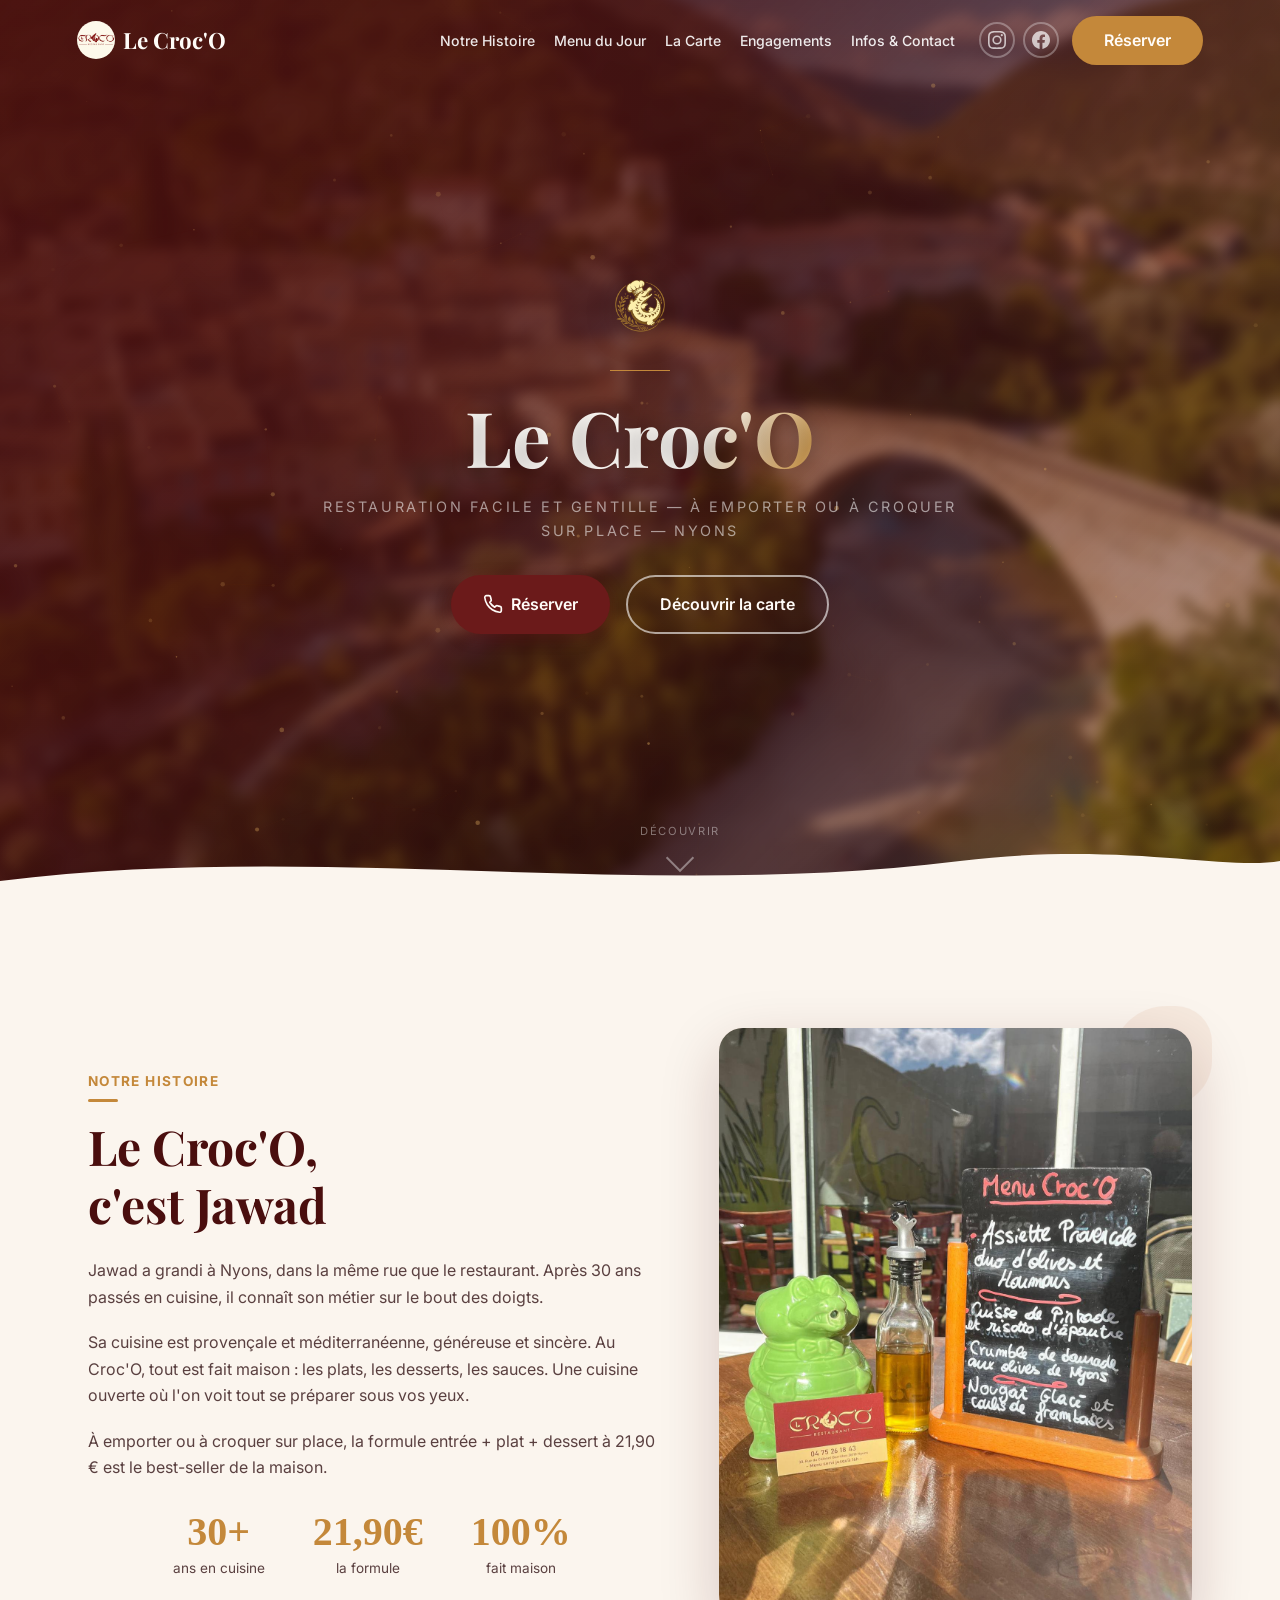
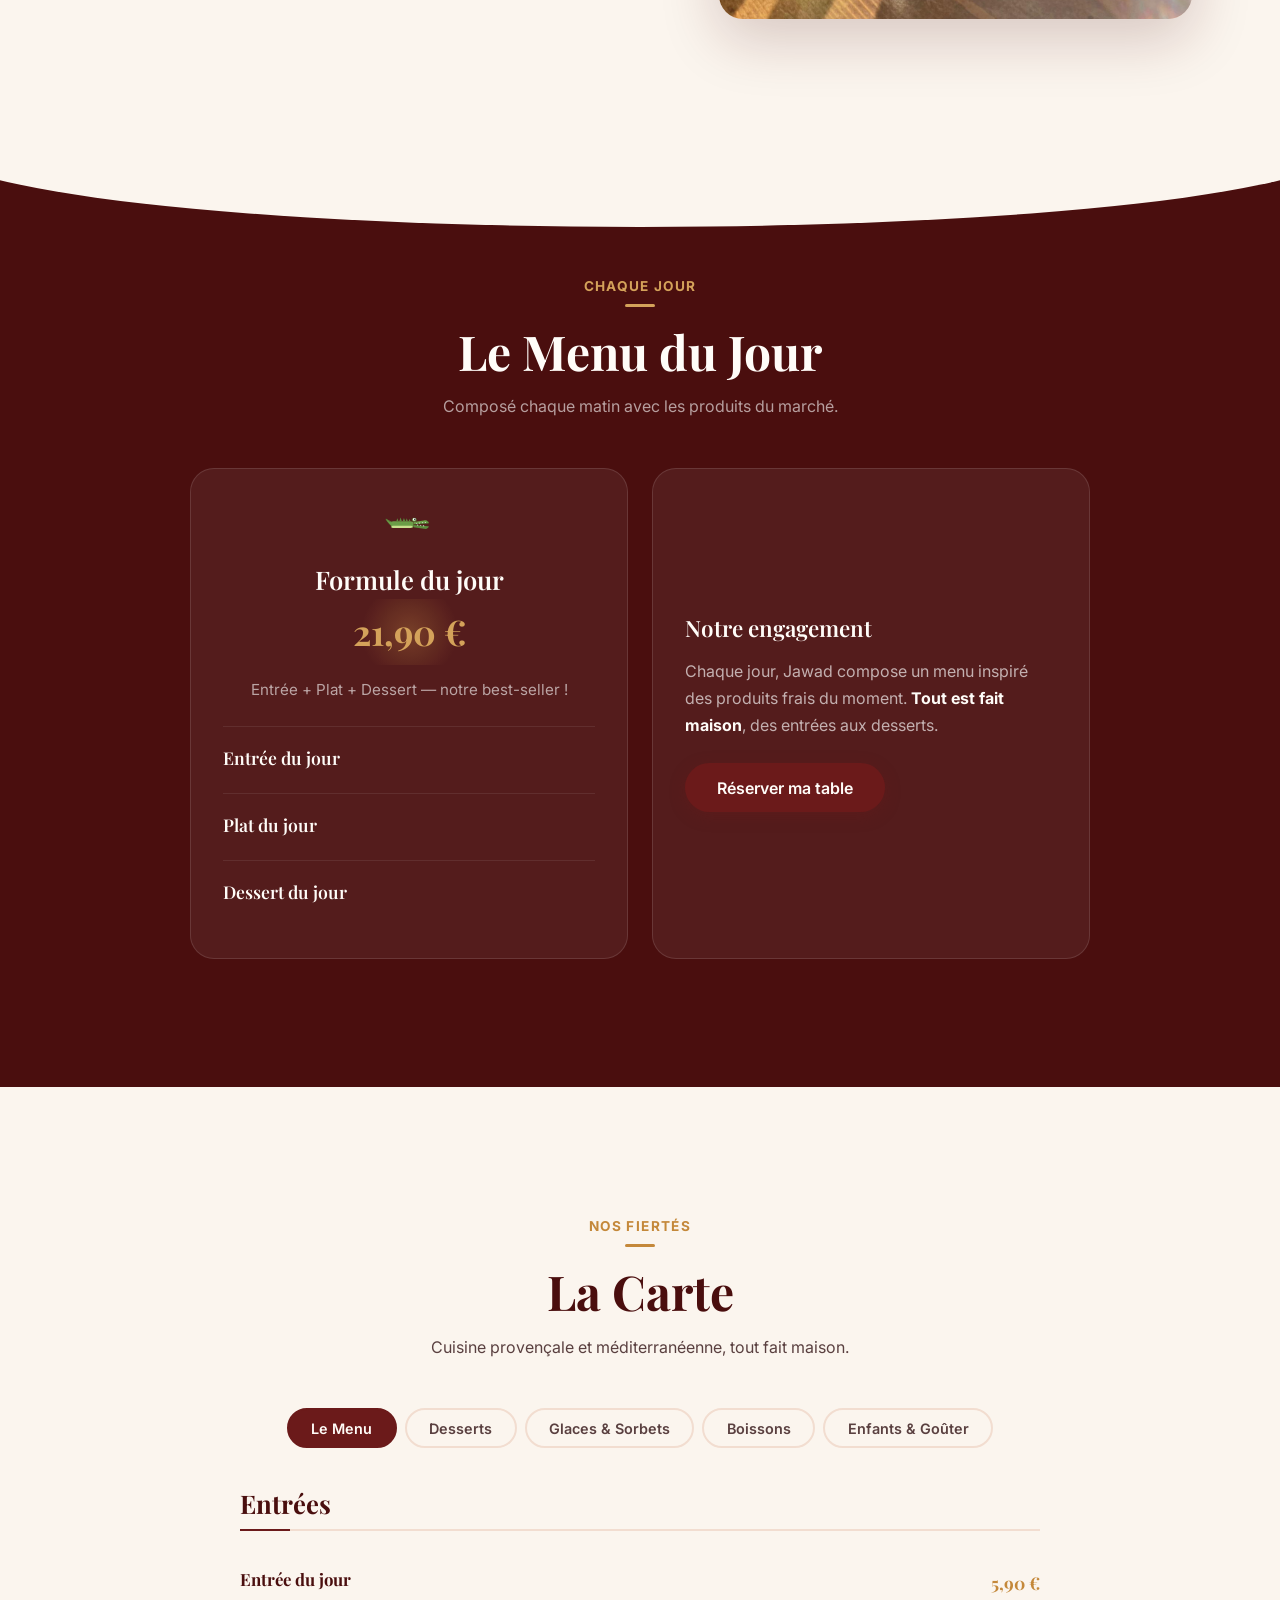
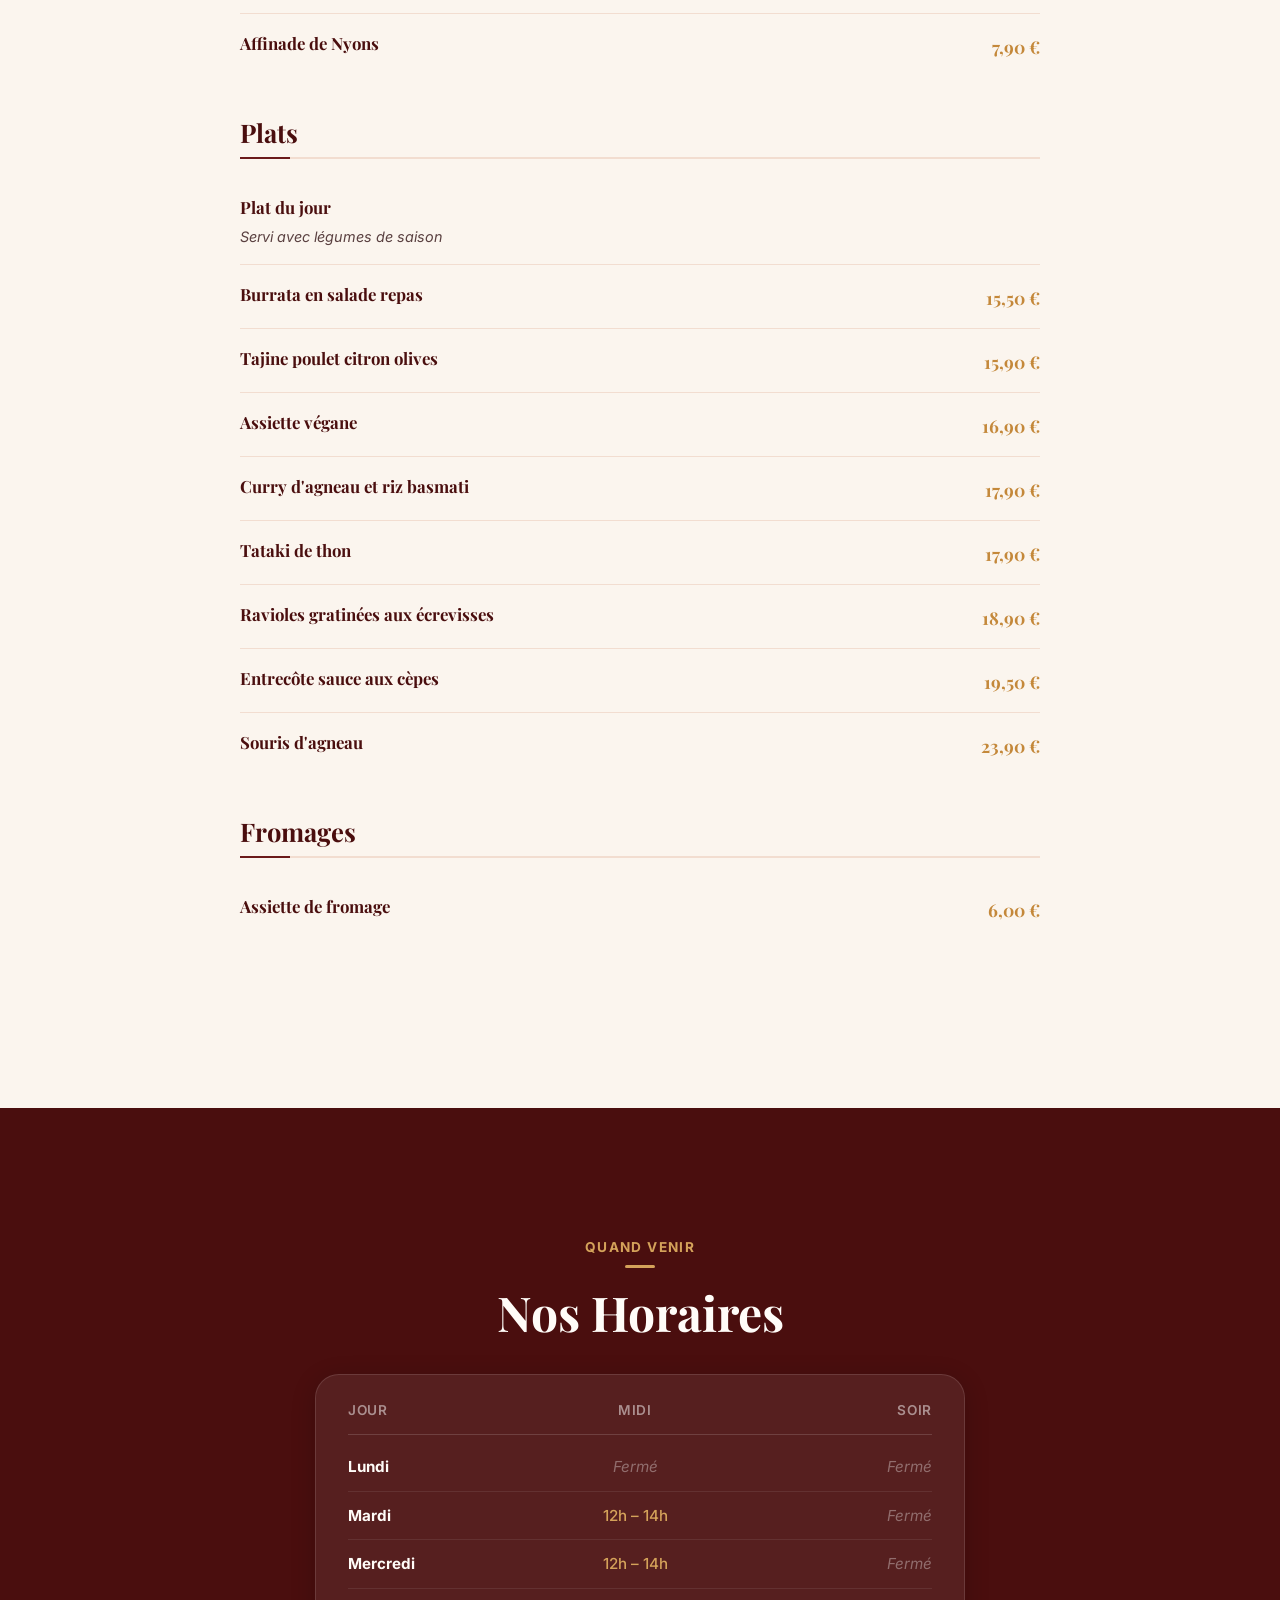
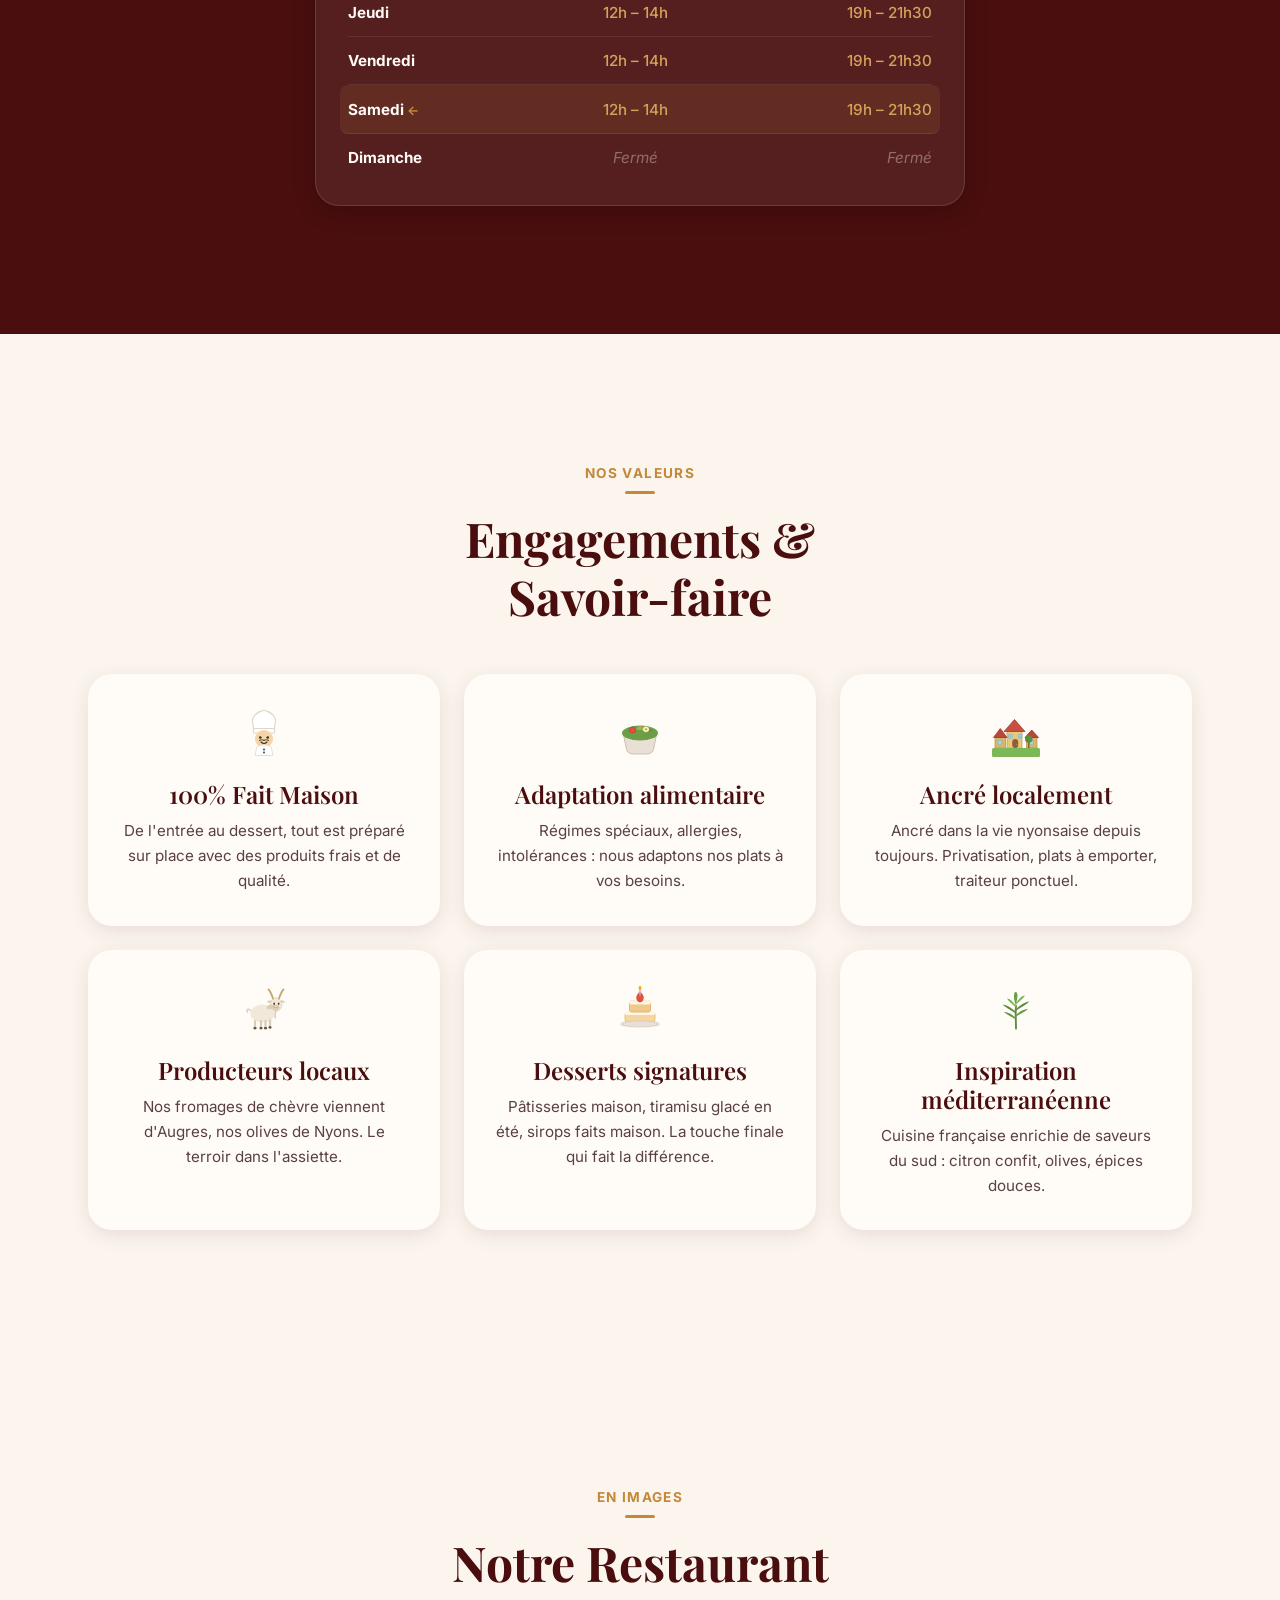
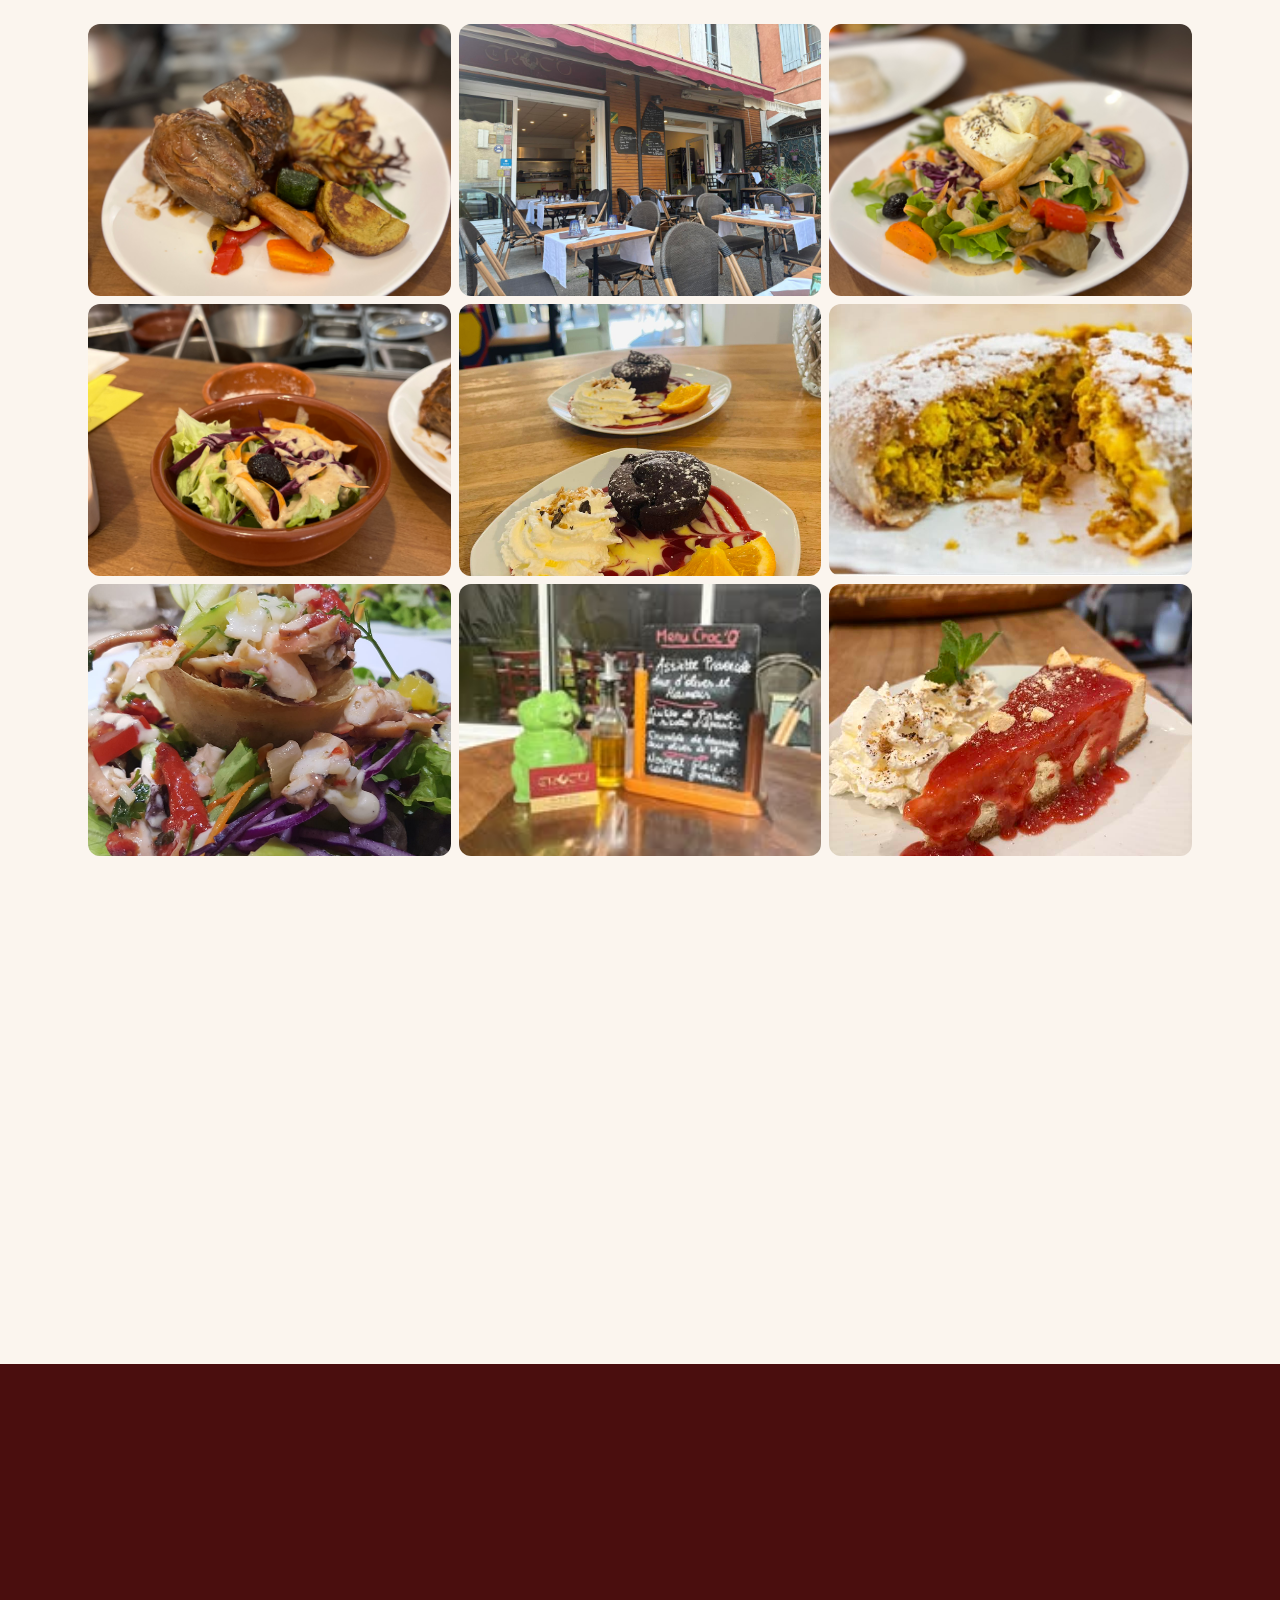
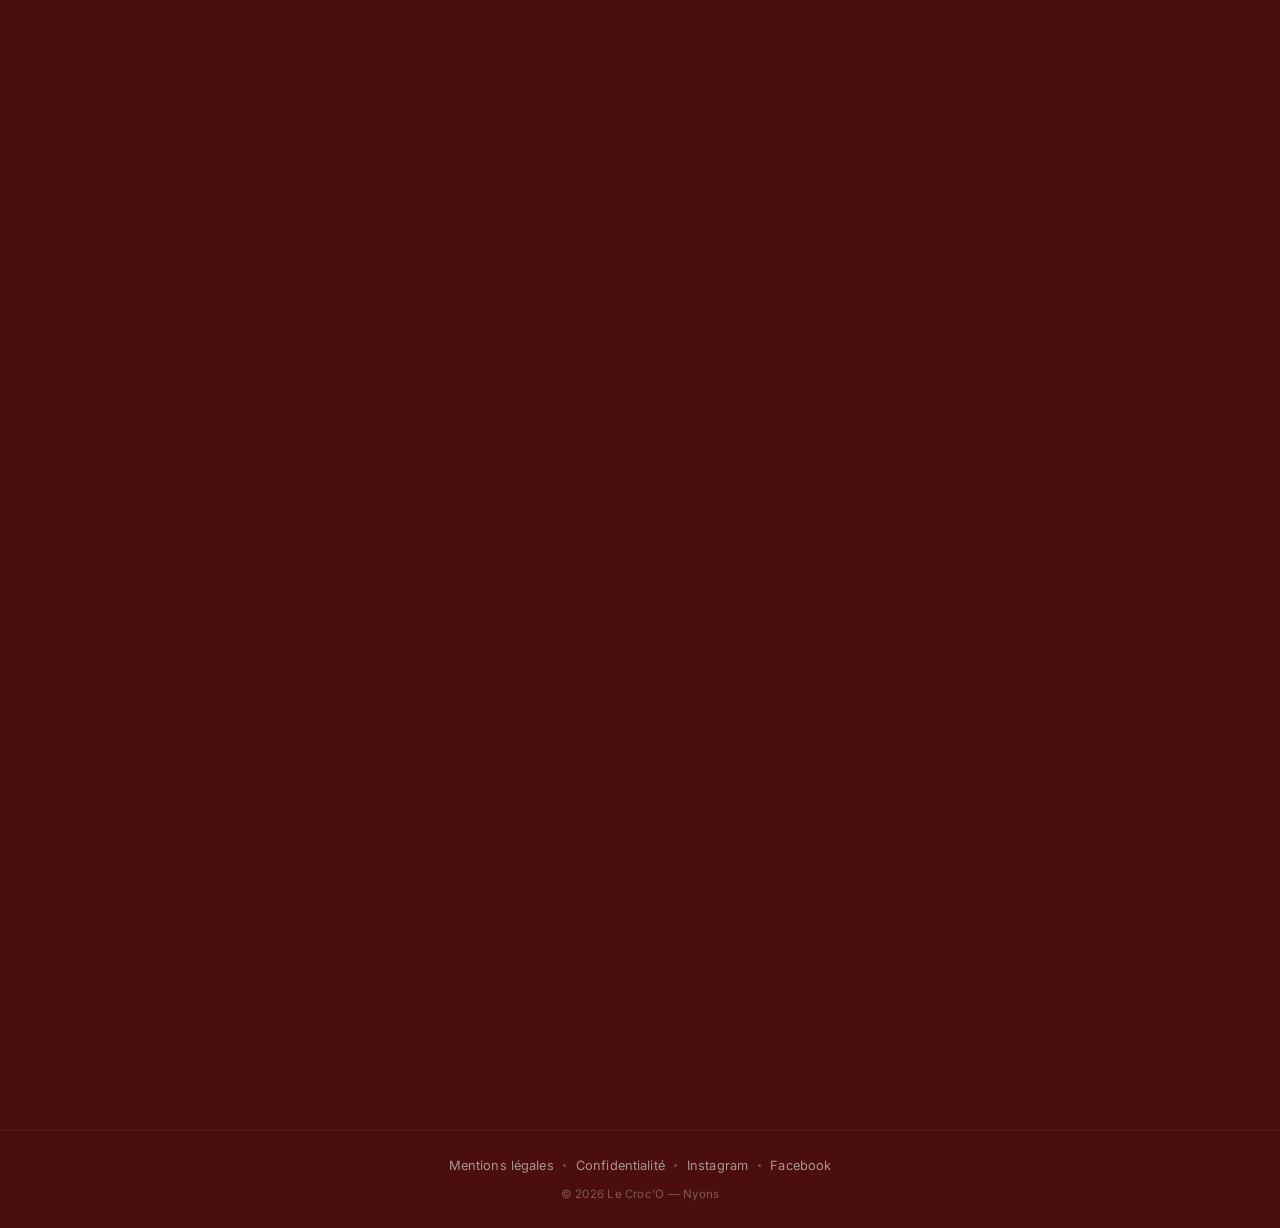
==== commit 55b58346: "Ajout Decap CMS + interface admin client - data/*.json : contenu extrait du HTML (carte, horaires, i" ====
--- a/index.html
+++ b/index.html
@@ -810,8 +810,27 @@
   </div>
 
   <div class="scroll-progress" id="scroll-progress"></div>
+  <script src="js/cms-render.js"></script>
   <script src="js/main.js"></script>
   <script src="js/effects.js"></script>
-  <!-- <script src="js/photos-updater.js"></script> -->
+
+  <!-- Netlify Identity Widget -->
+  <script src="https://identity.netlify.com/v1/netlify-identity-widget.js"></script>
+  <script>
+    if (window.netlifyIdentity) {
+      window.netlifyIdentity.on('init', user => {
+        if (user) {
+          document.location.replace('/admin/');
+        } else {
+          window.netlifyIdentity.on('login', () => {
+            document.location.replace('/admin/');
+          });
+        }
+      });
+      if (location.hash.match(/access_token|confirmation_token|invite_token|recovery_token/)) {
+        history.replaceState(null, '', location.pathname + location.search);
+      }
+    }
+  </script>
 </body>
 </html>
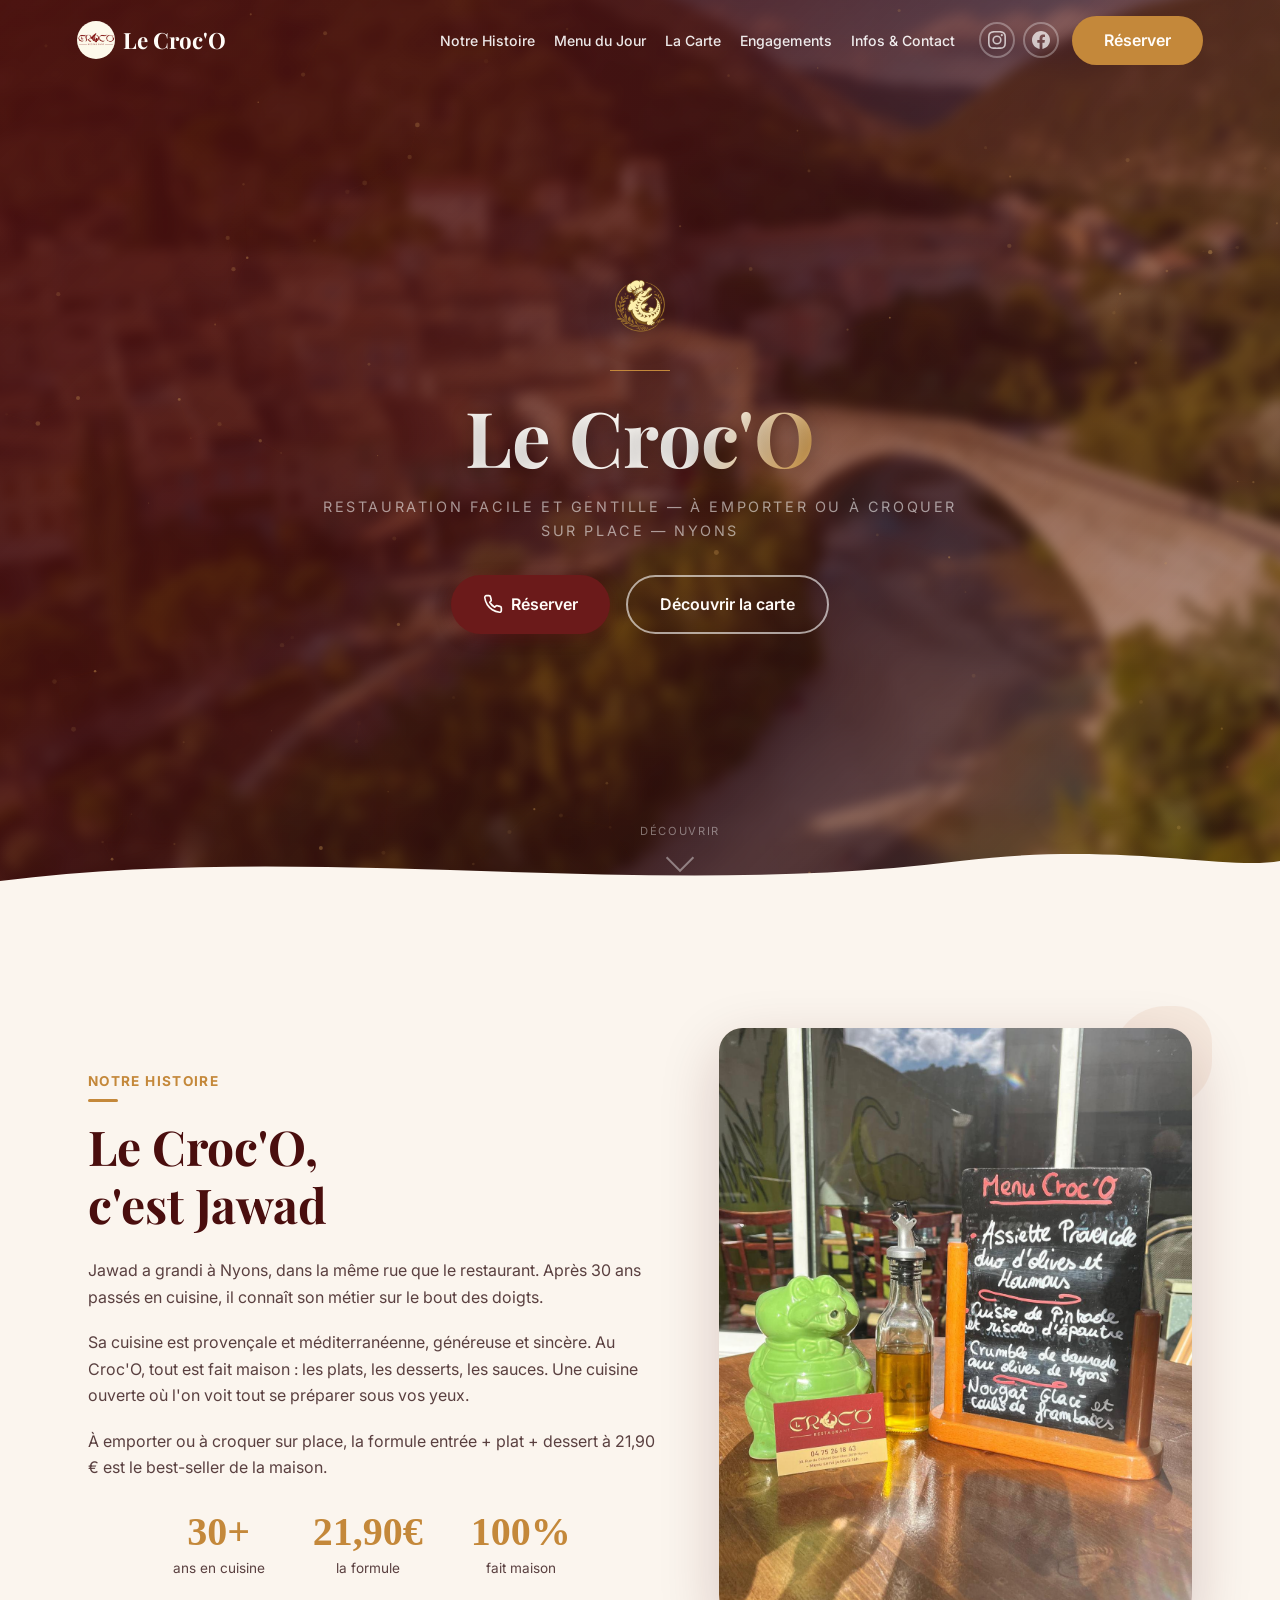
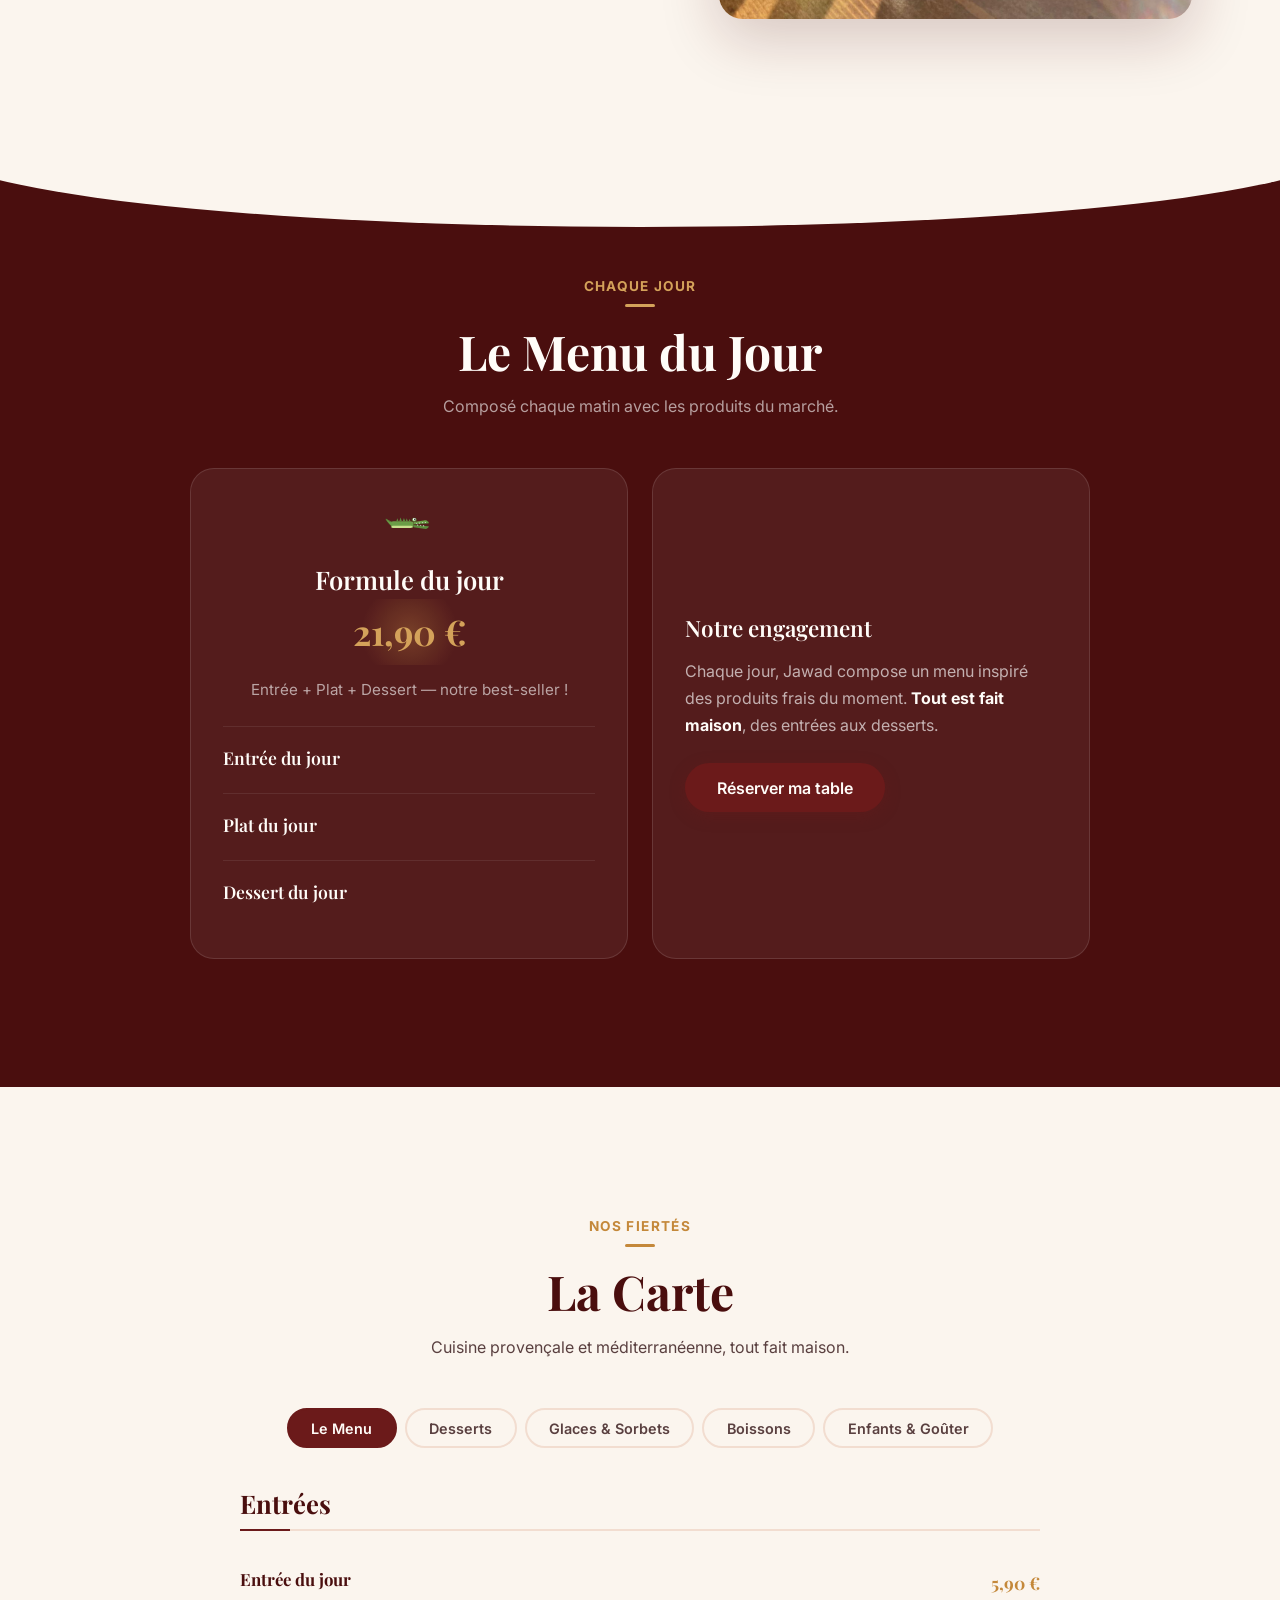
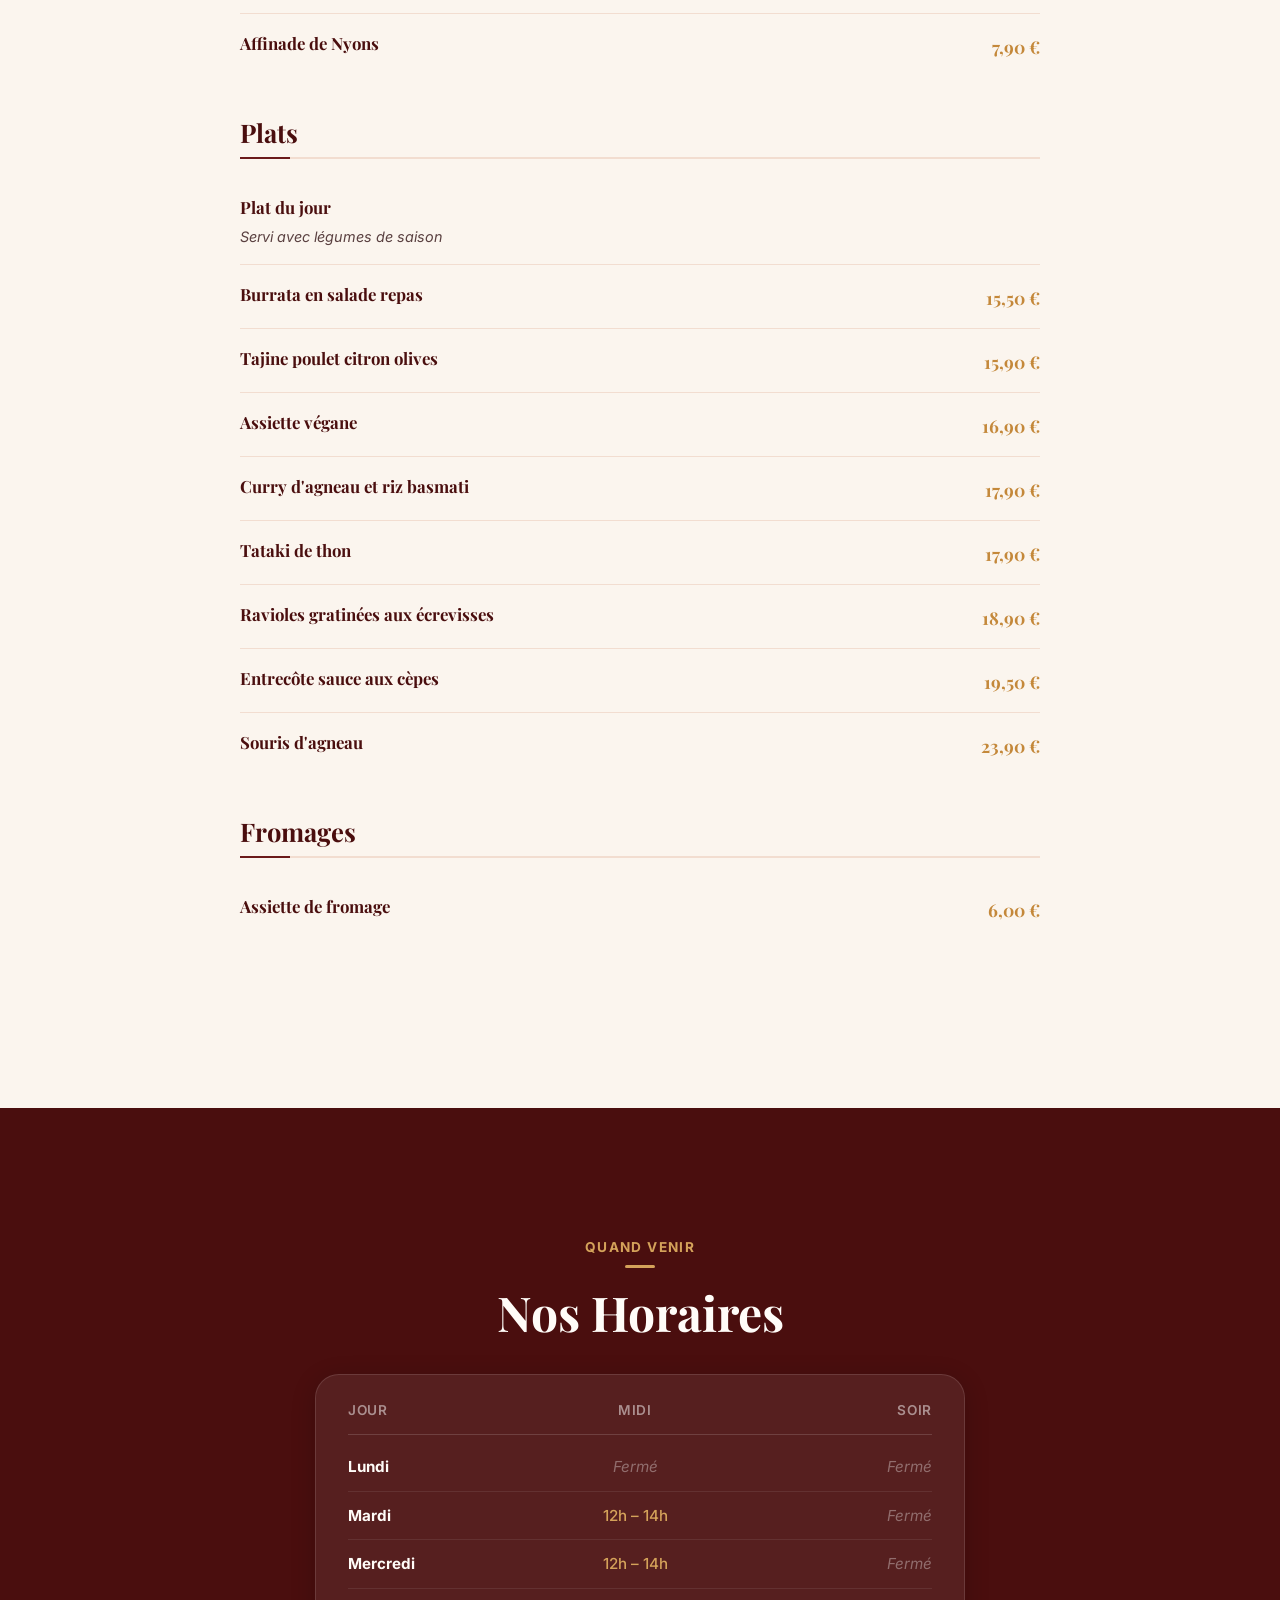
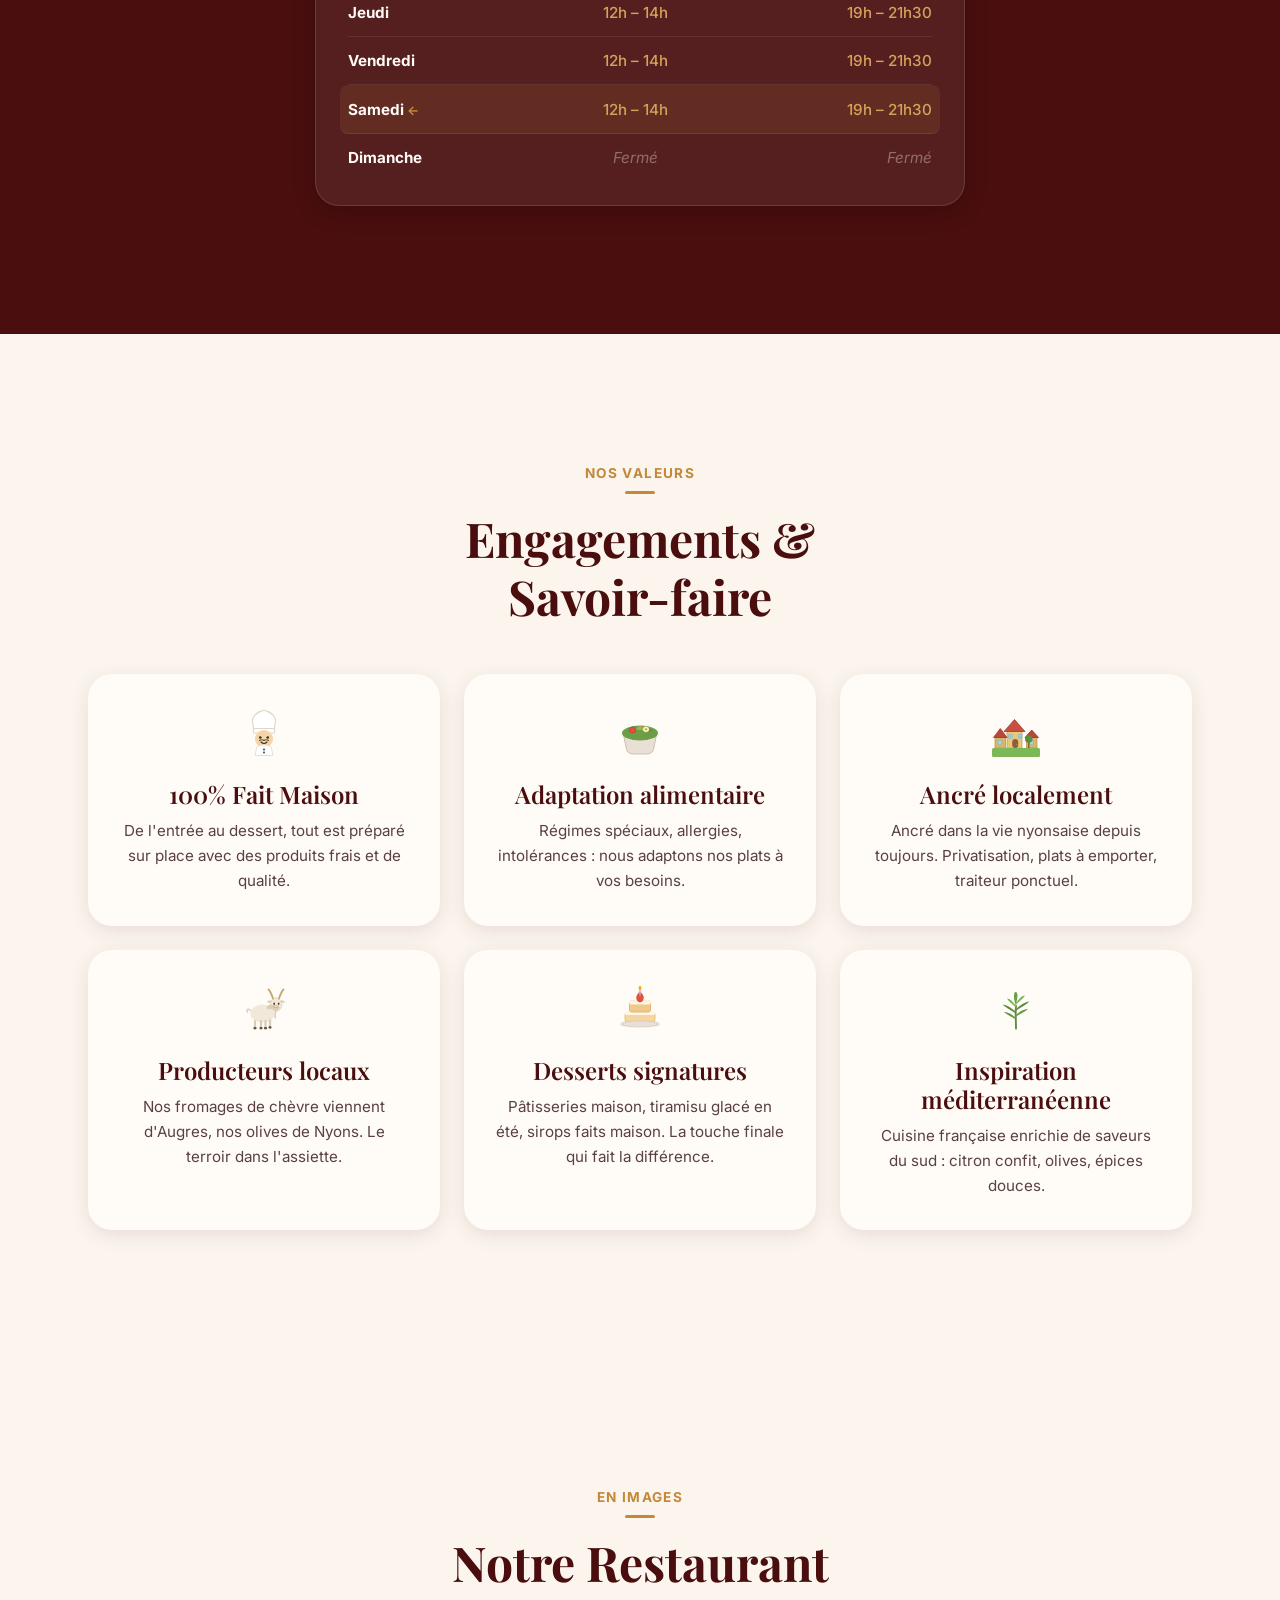
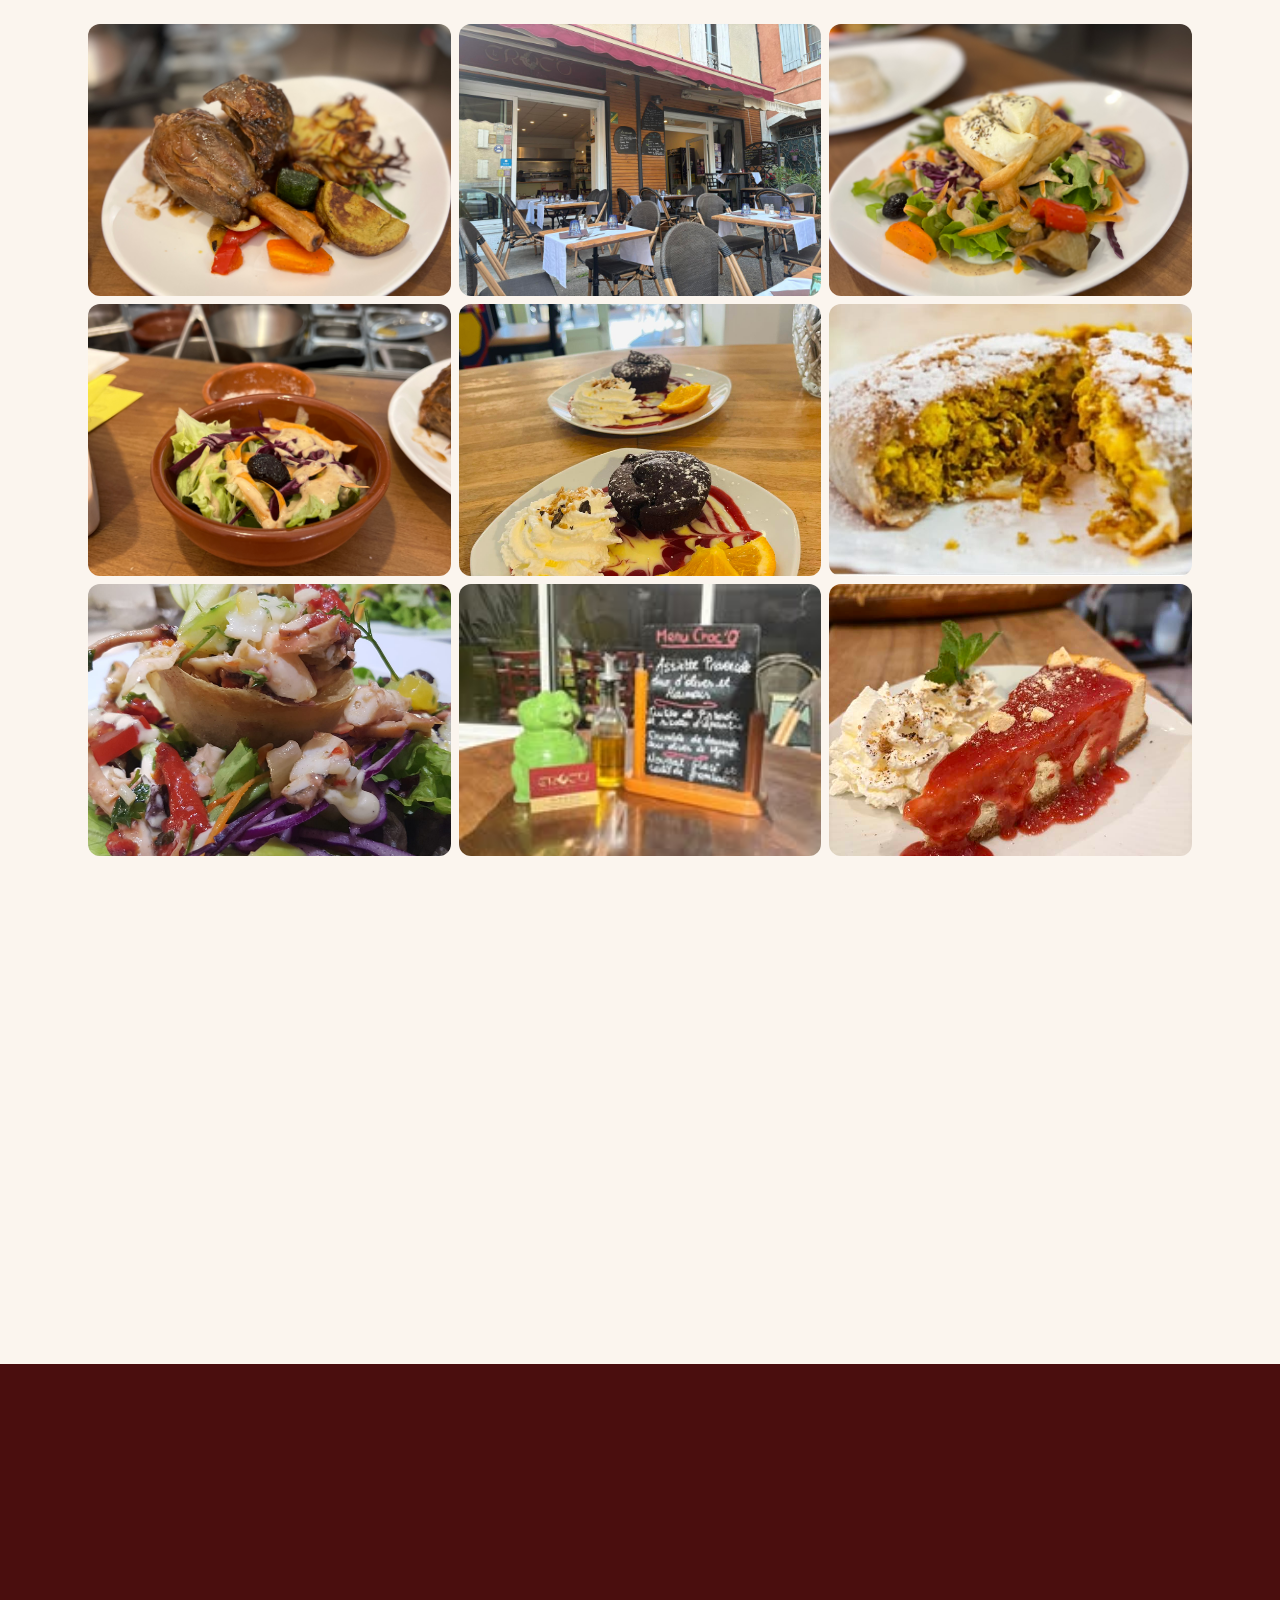
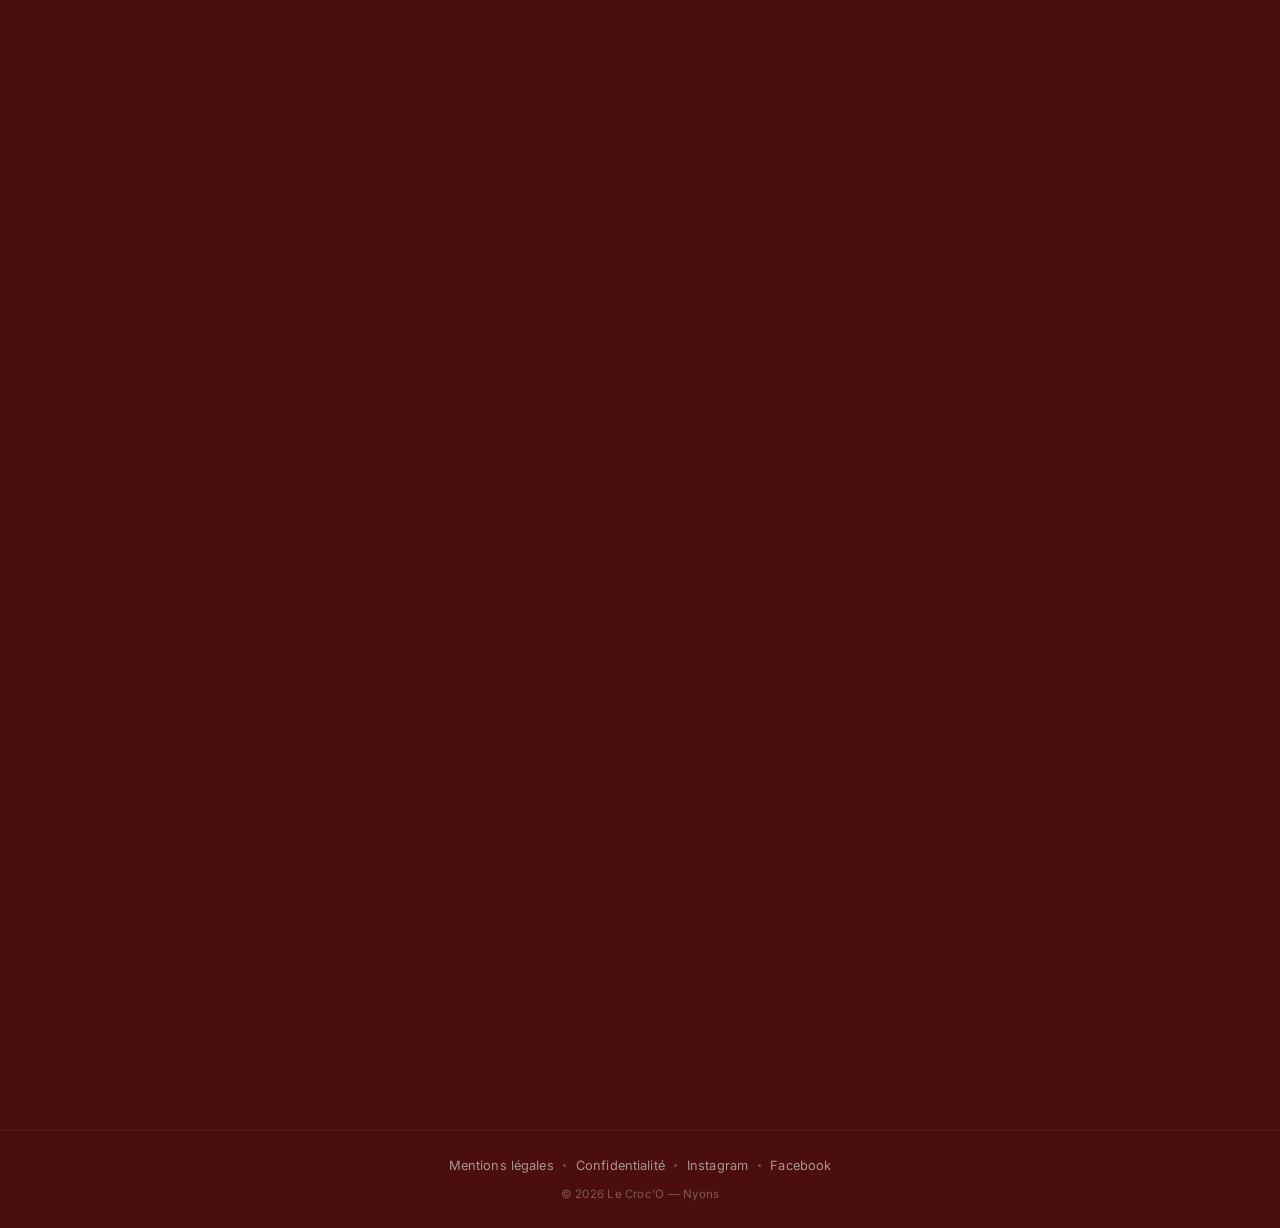
==== commit 46779a40: "Fix Identity widget : ne pas effacer le token d'invitation Le history.replaceState effacait le #invi" ====
--- a/index.html
+++ b/index.html
@@ -820,16 +820,20 @@
     if (window.netlifyIdentity) {
       window.netlifyIdentity.on('init', user => {
         if (user) {
+          // Connecté → aller à l'admin
           document.location.replace('/admin/');
         } else {
+          // Nettoyer le hash UNIQUEMENT si ce n'est PAS un token d'invitation/récup
+          // (le widget doit lire le hash avant qu'on le nettoie)
+          const hasAuthHash = location.hash.match(/access_token|confirmation_token|invite_token|recovery_token/);
+          if (!hasAuthHash) {
+            // Pas de token = nettoyage normal
+          }
           window.netlifyIdentity.on('login', () => {
             document.location.replace('/admin/');
           });
         }
       });
-      if (location.hash.match(/access_token|confirmation_token|invite_token|recovery_token/)) {
-        history.replaceState(null, '', location.pathname + location.search);
-      }
     }
   </script>
 </body>
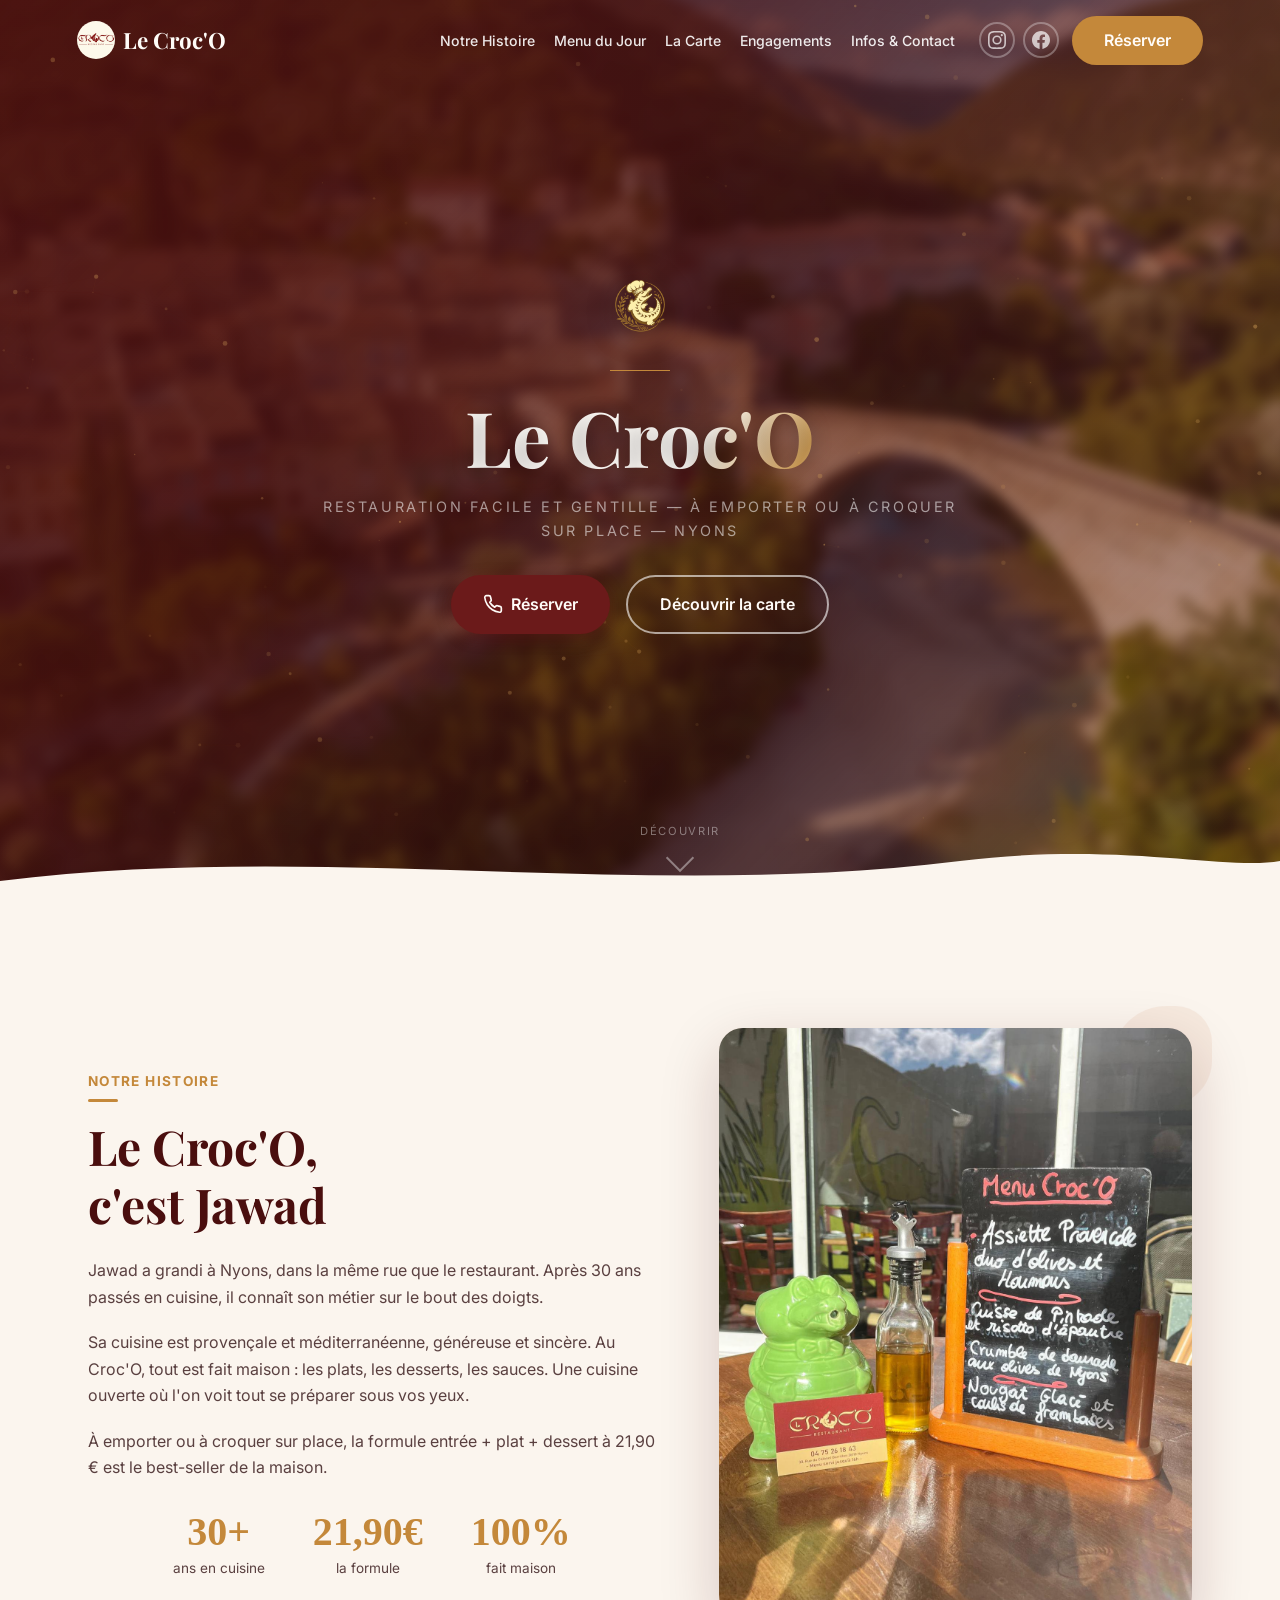
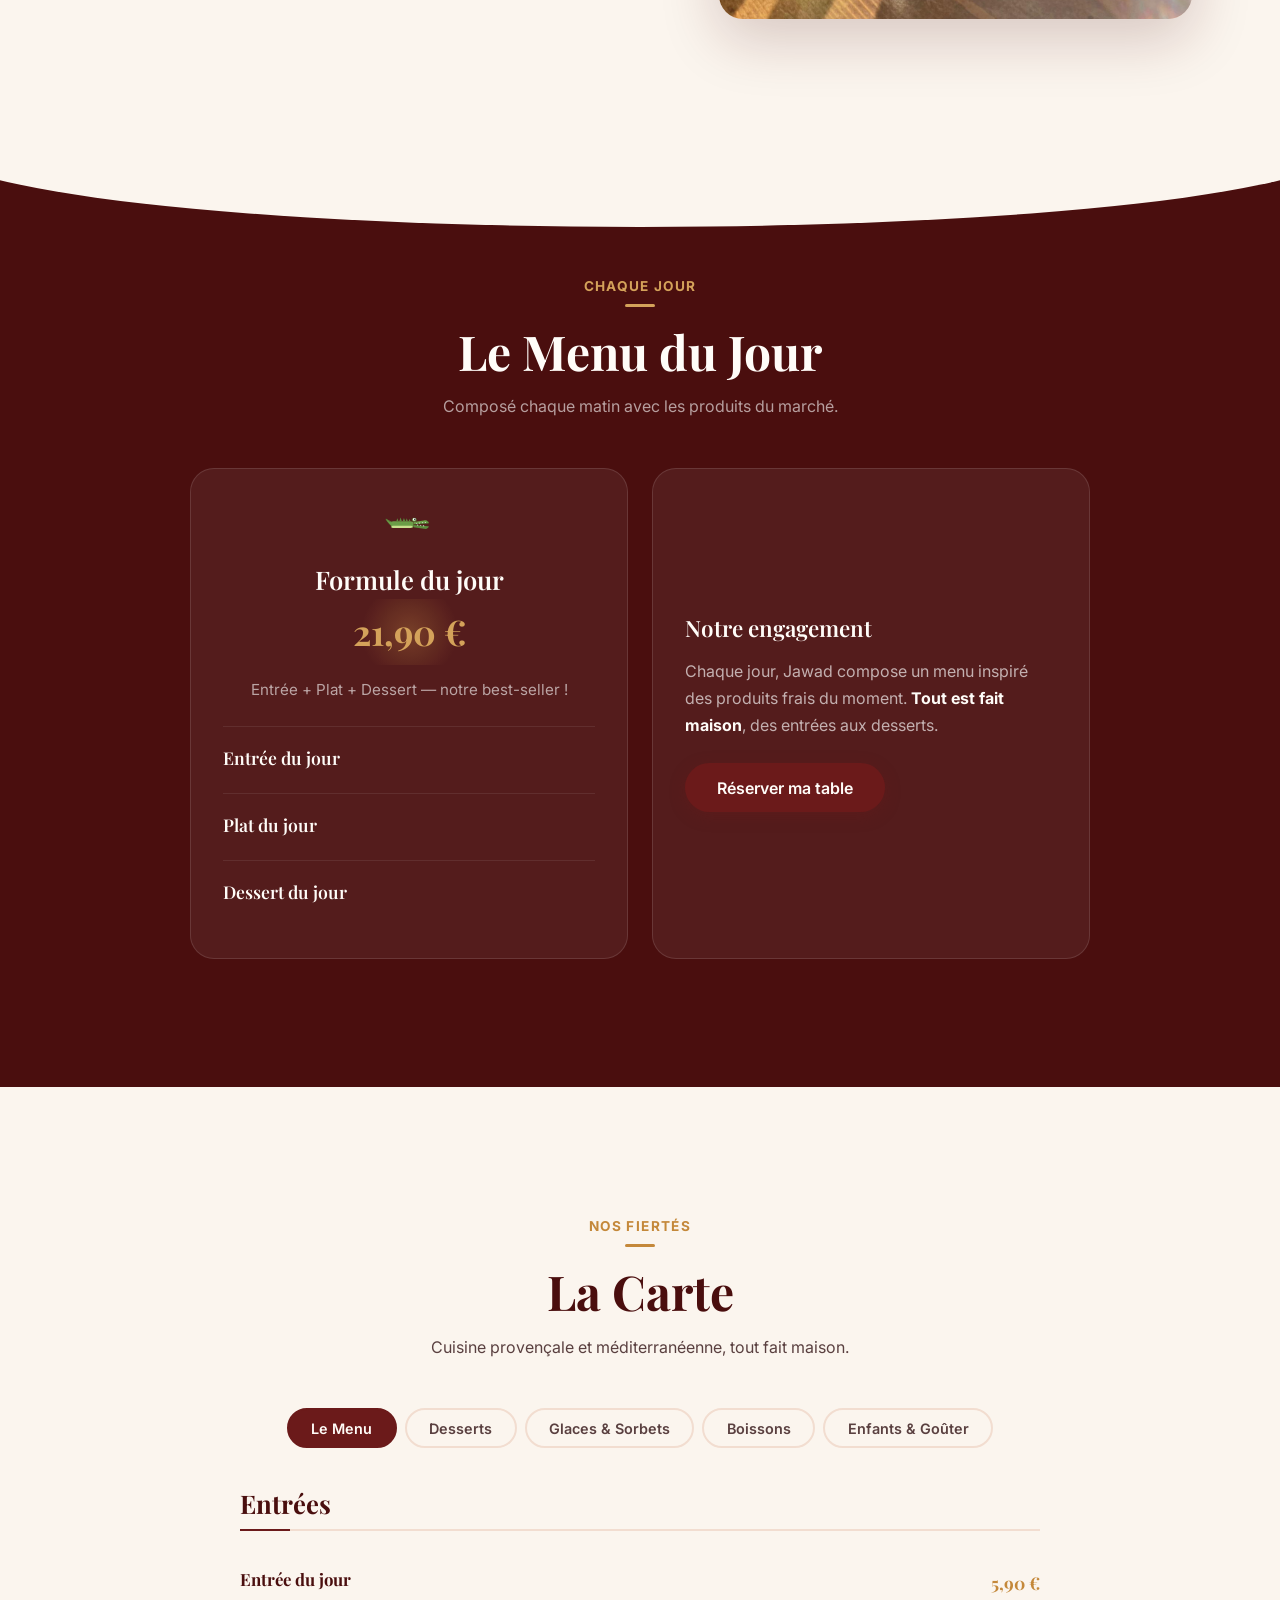
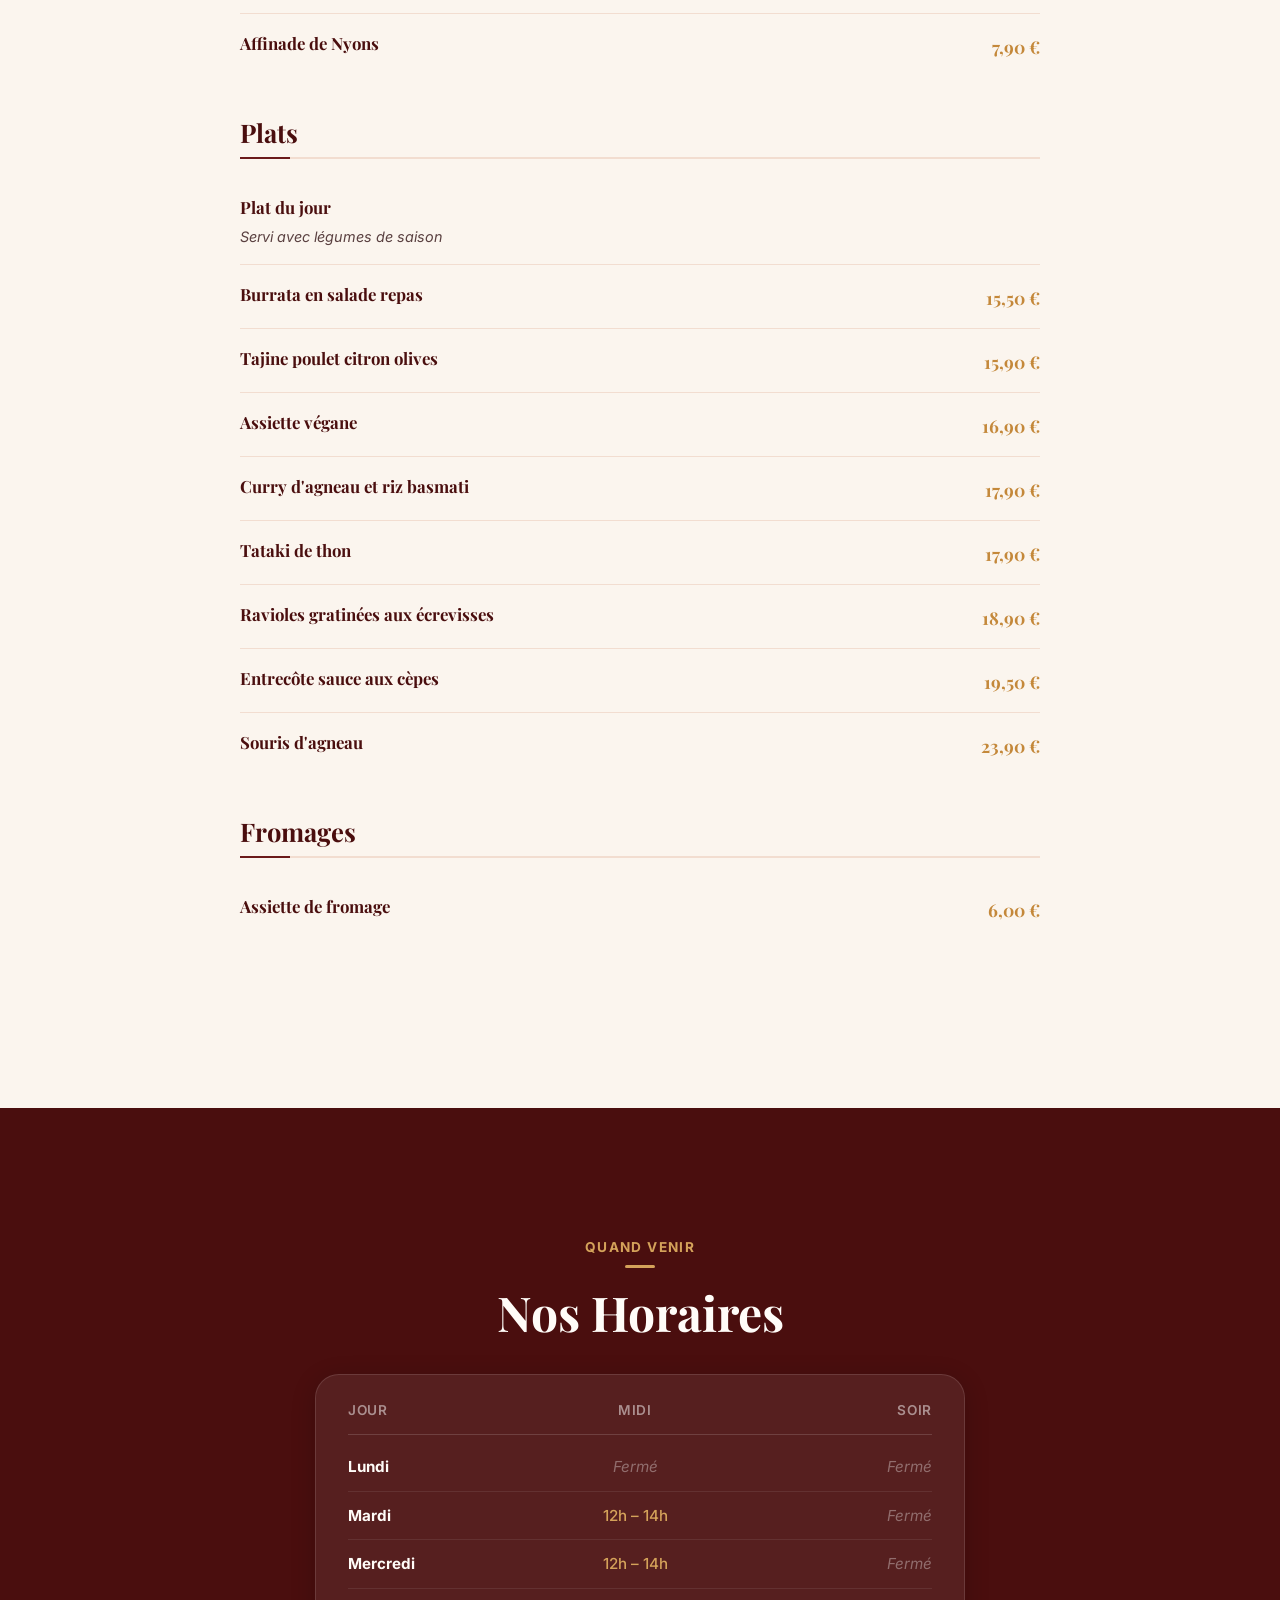
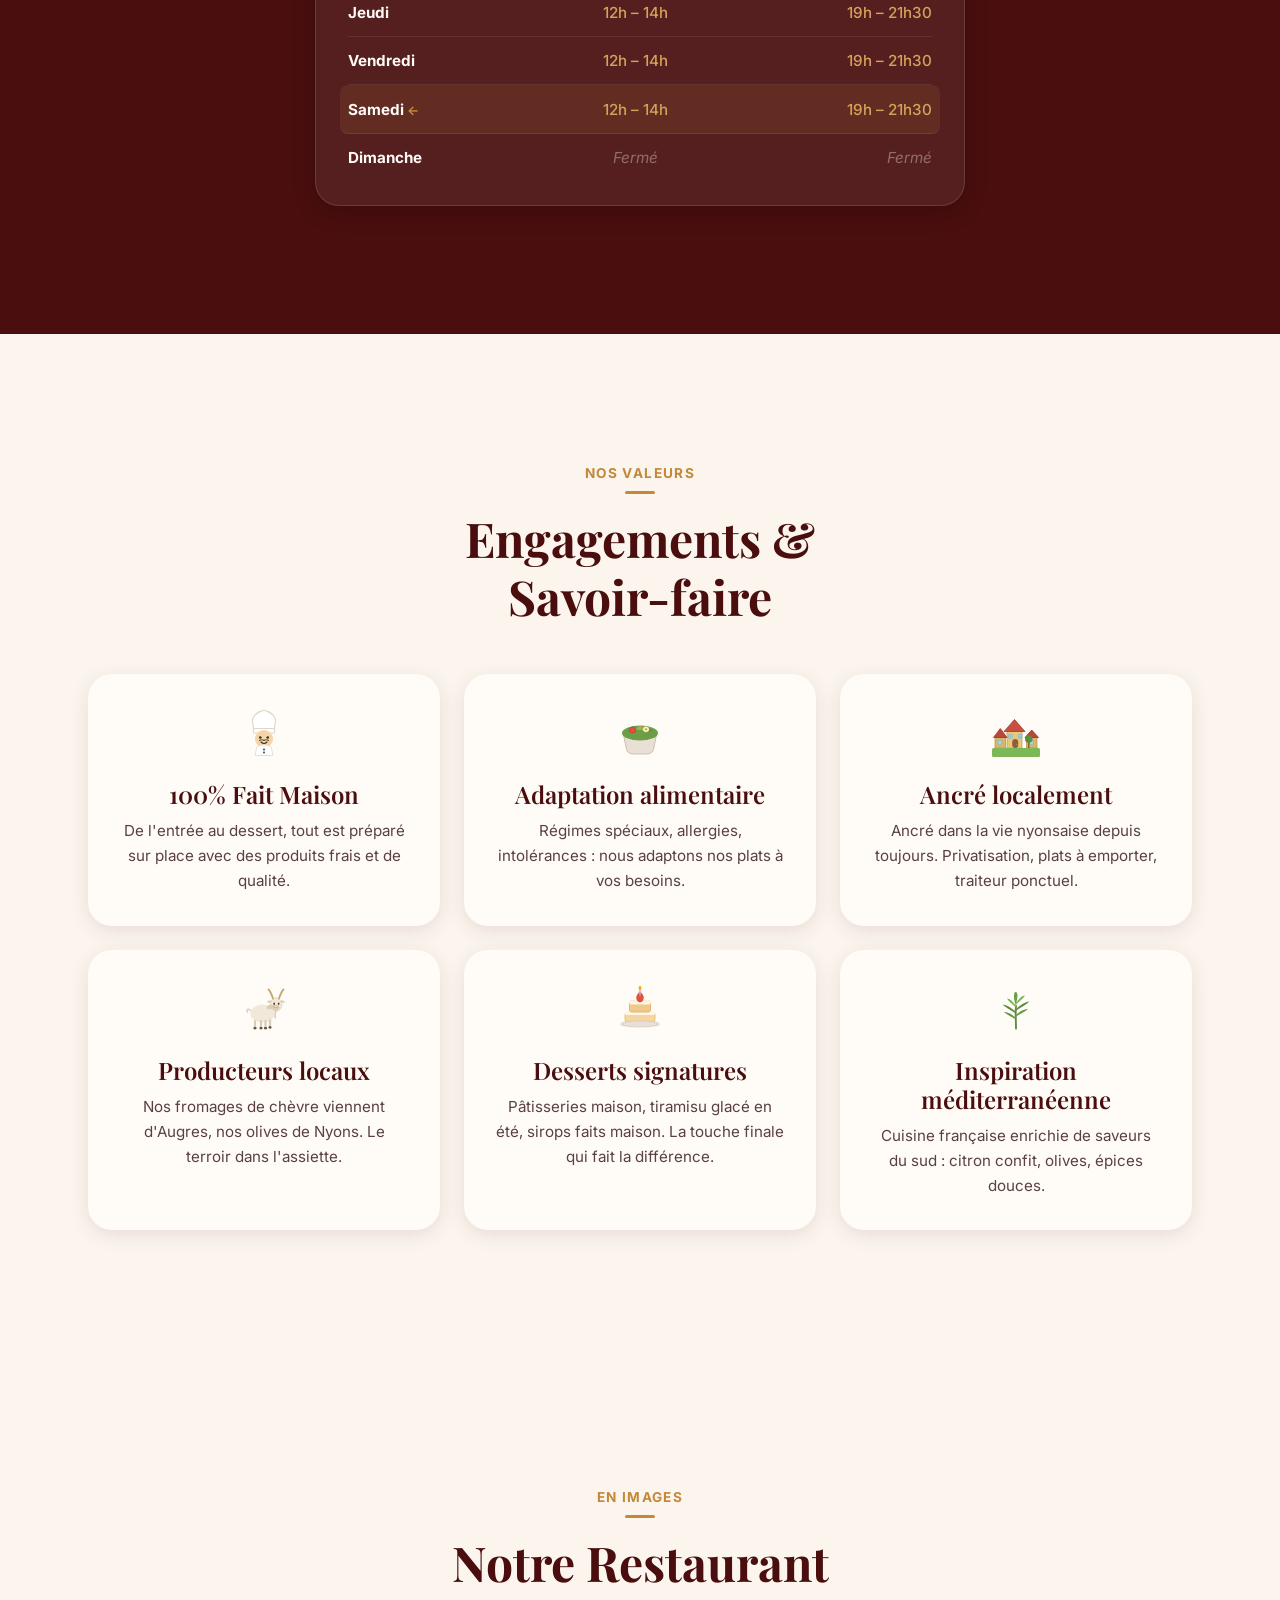
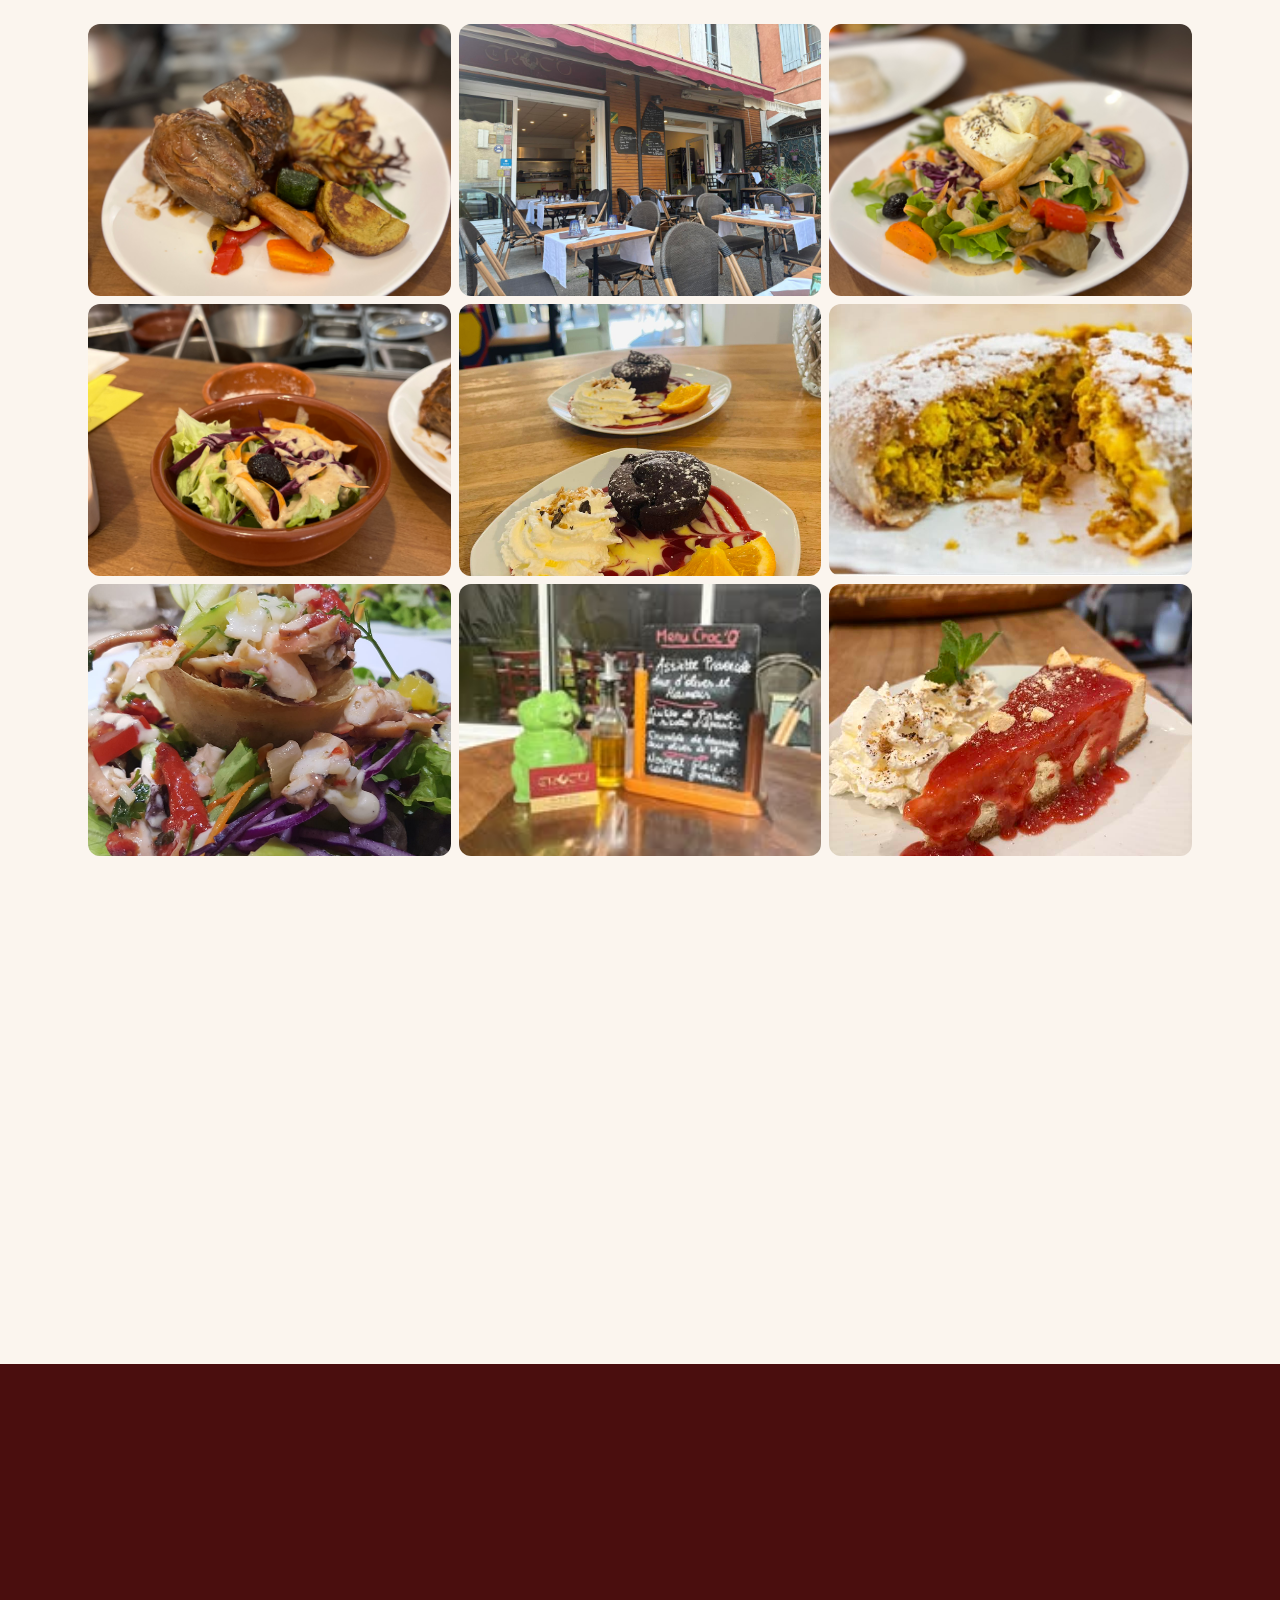
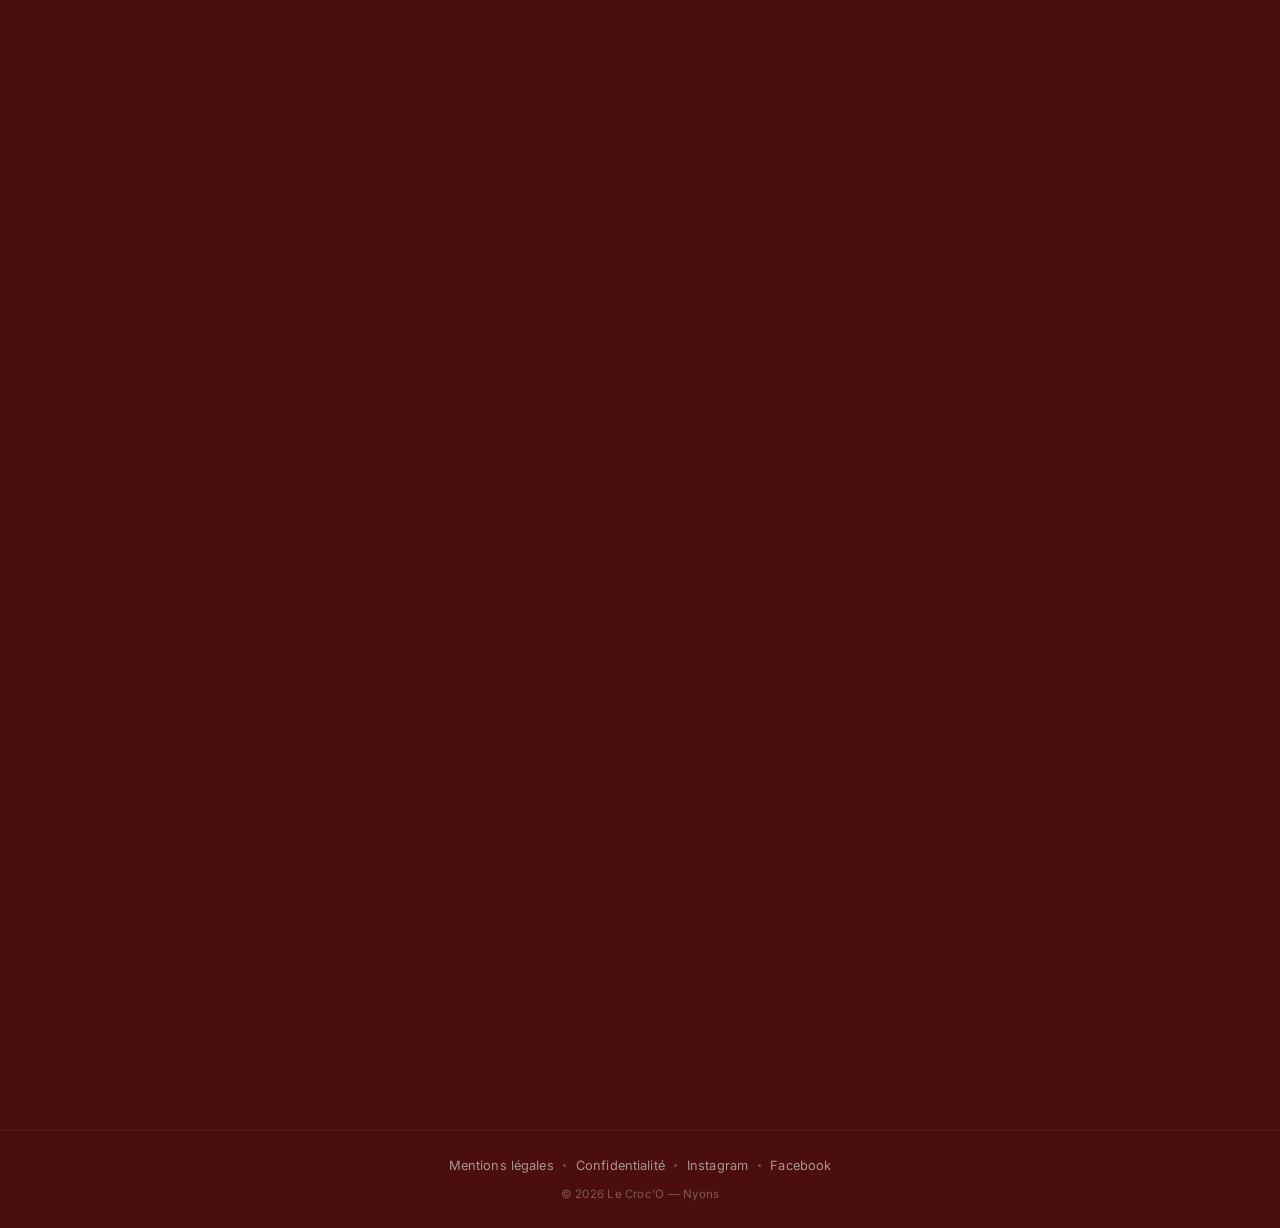
==== commit c42161dc: "Fix preview : supprimer la redirection auto vers /admin/ au chargement" ====
--- a/index.html
+++ b/index.html
@@ -819,20 +819,11 @@
   <script>
     if (window.netlifyIdentity) {
       window.netlifyIdentity.on('init', user => {
-        if (user) {
-          // Connecté → aller à l'admin
+        // Ne PAS rediriger si déjà connecté — sinon le preview du CMS boucle sur /admin/
+        // Rediriger uniquement après un LOGIN explicite
+        window.netlifyIdentity.on('login', () => {
           document.location.replace('/admin/');
-        } else {
-          // Nettoyer le hash UNIQUEMENT si ce n'est PAS un token d'invitation/récup
-          // (le widget doit lire le hash avant qu'on le nettoie)
-          const hasAuthHash = location.hash.match(/access_token|confirmation_token|invite_token|recovery_token/);
-          if (!hasAuthHash) {
-            // Pas de token = nettoyage normal
-          }
-          window.netlifyIdentity.on('login', () => {
-            document.location.replace('/admin/');
-          });
-        }
+        });
       });
     }
   </script>
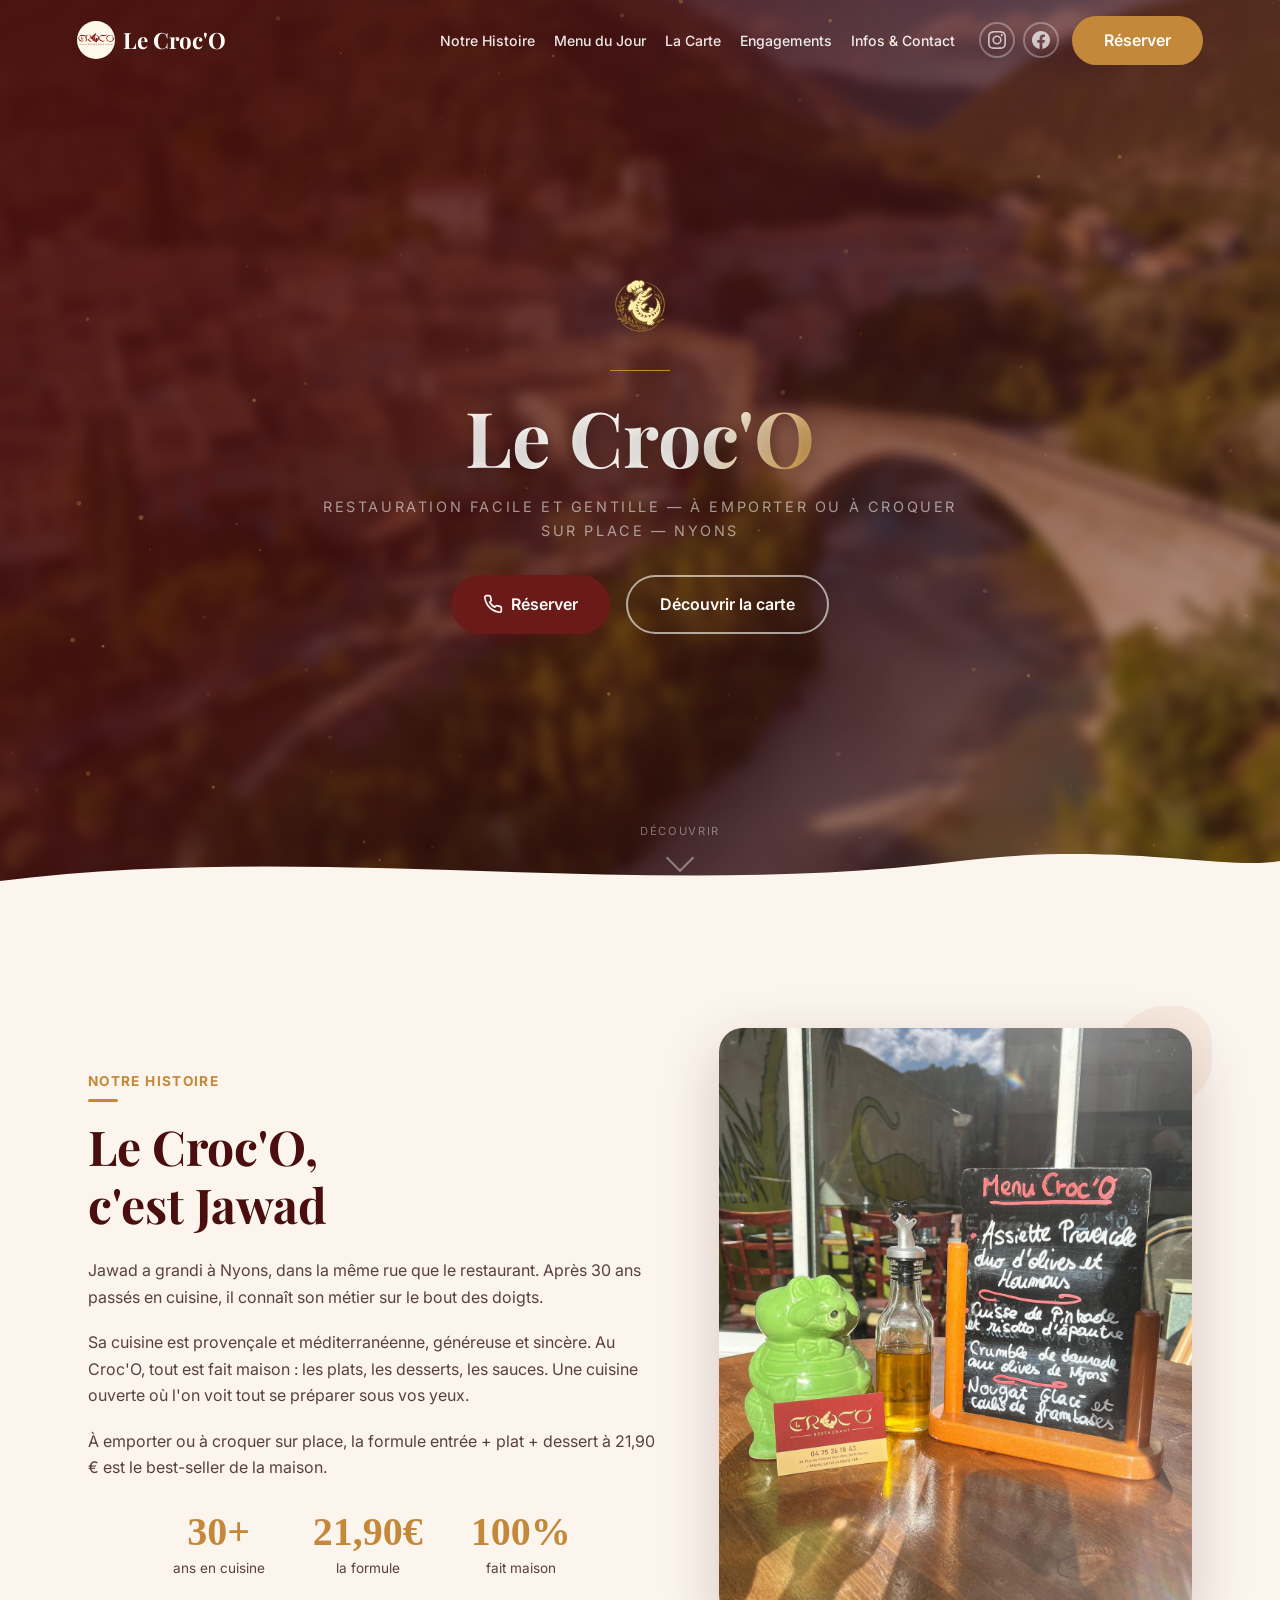
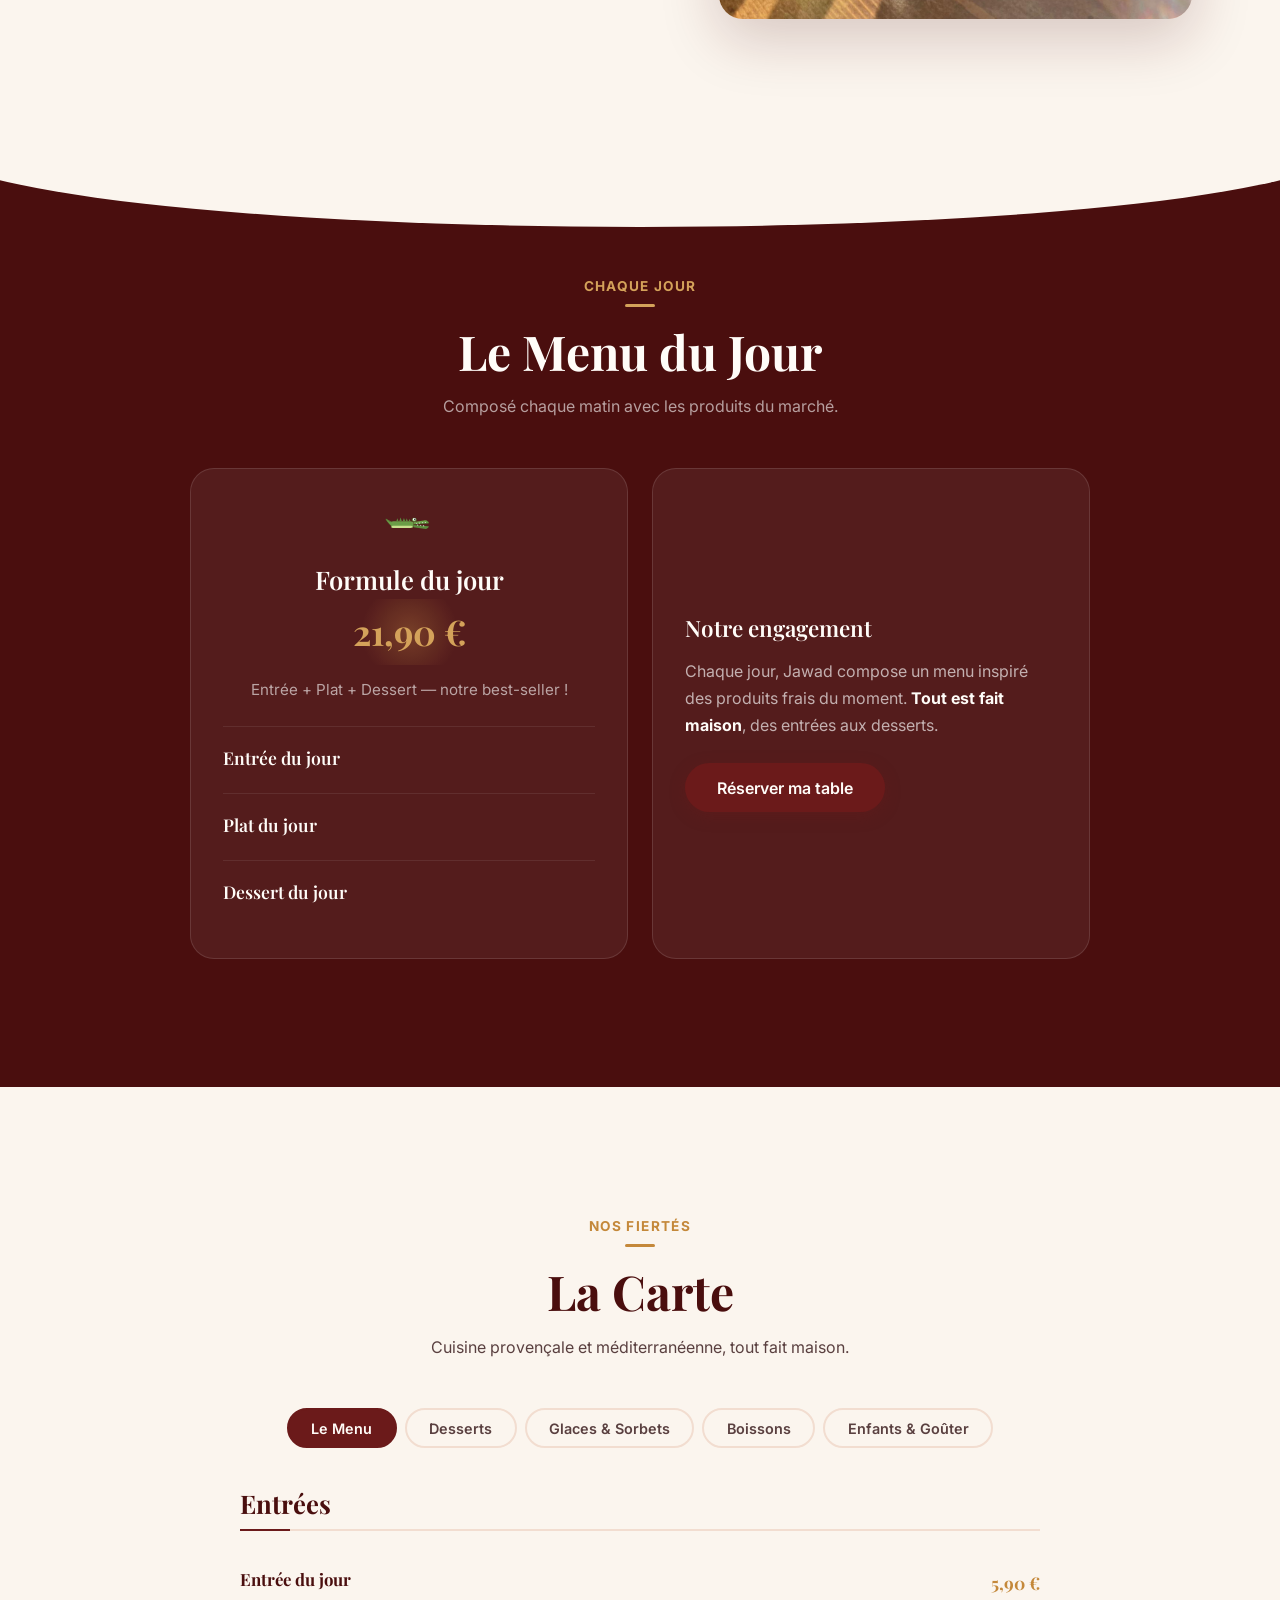
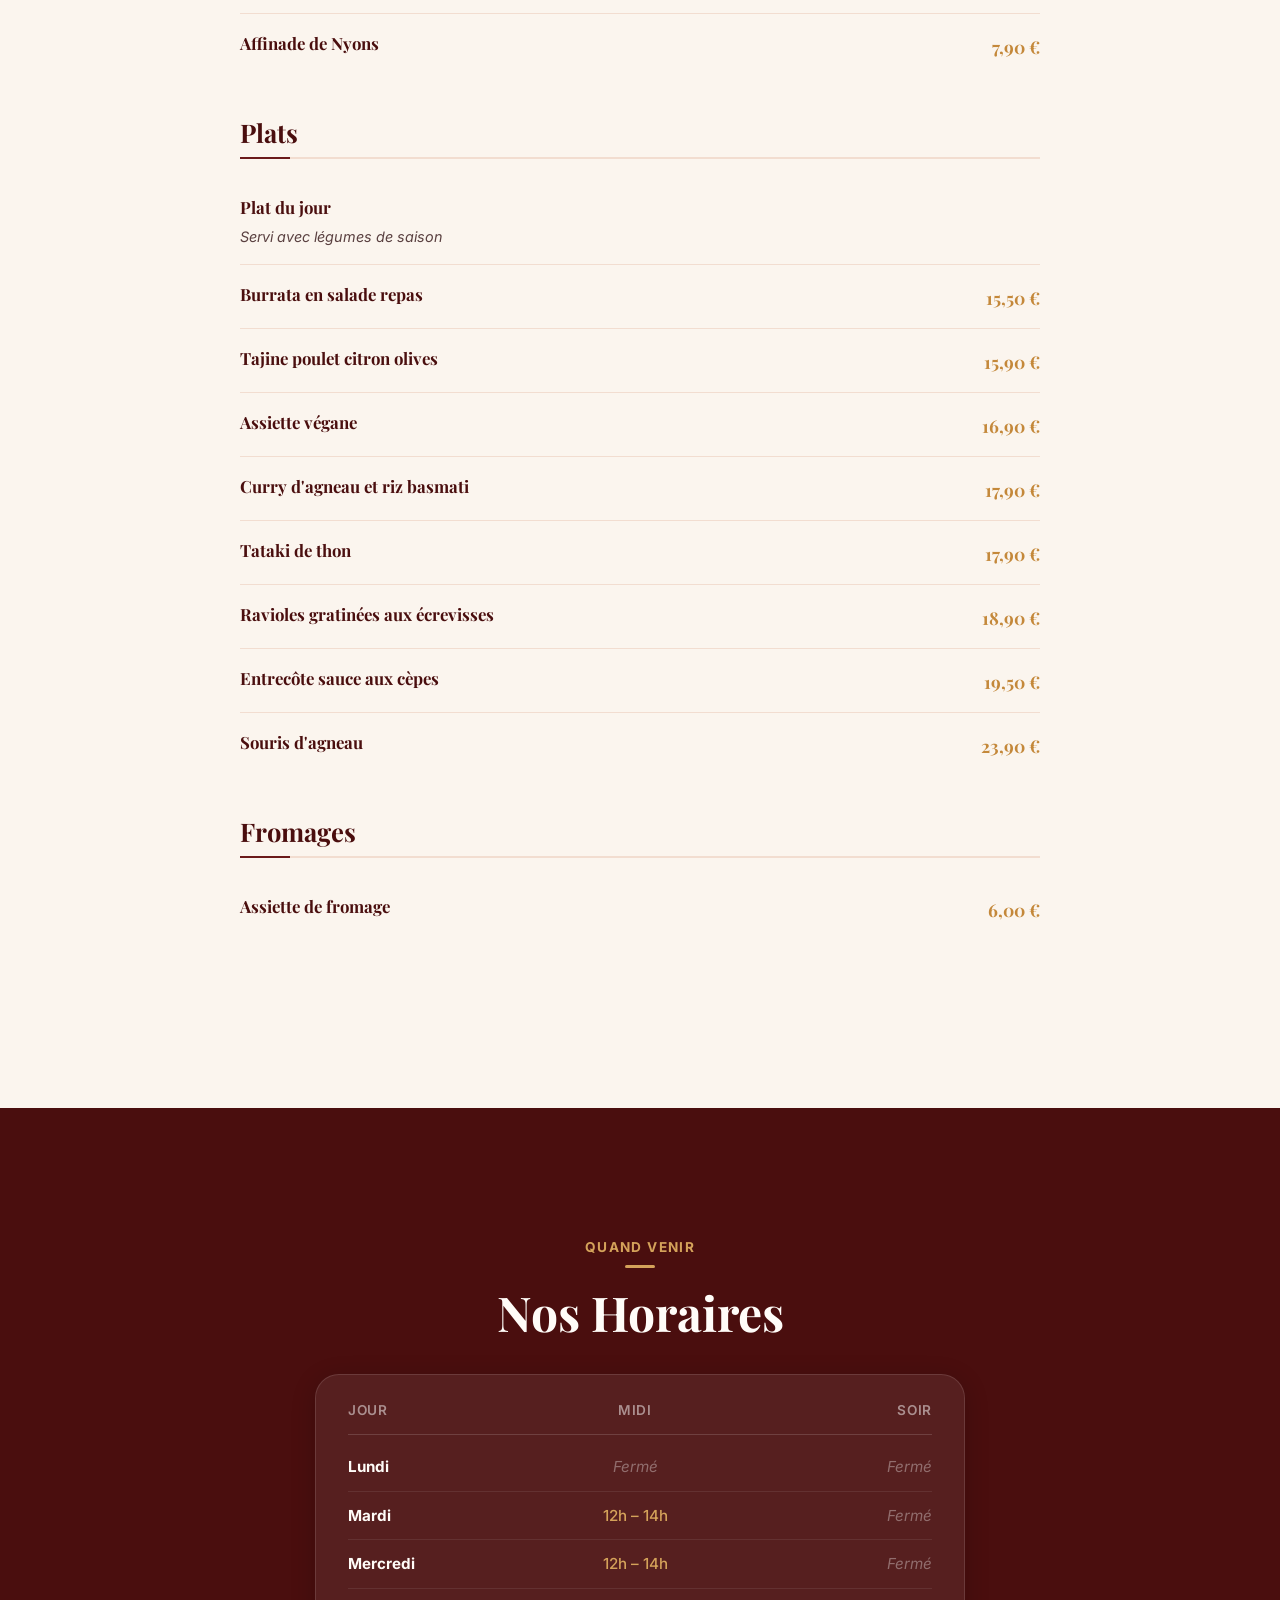
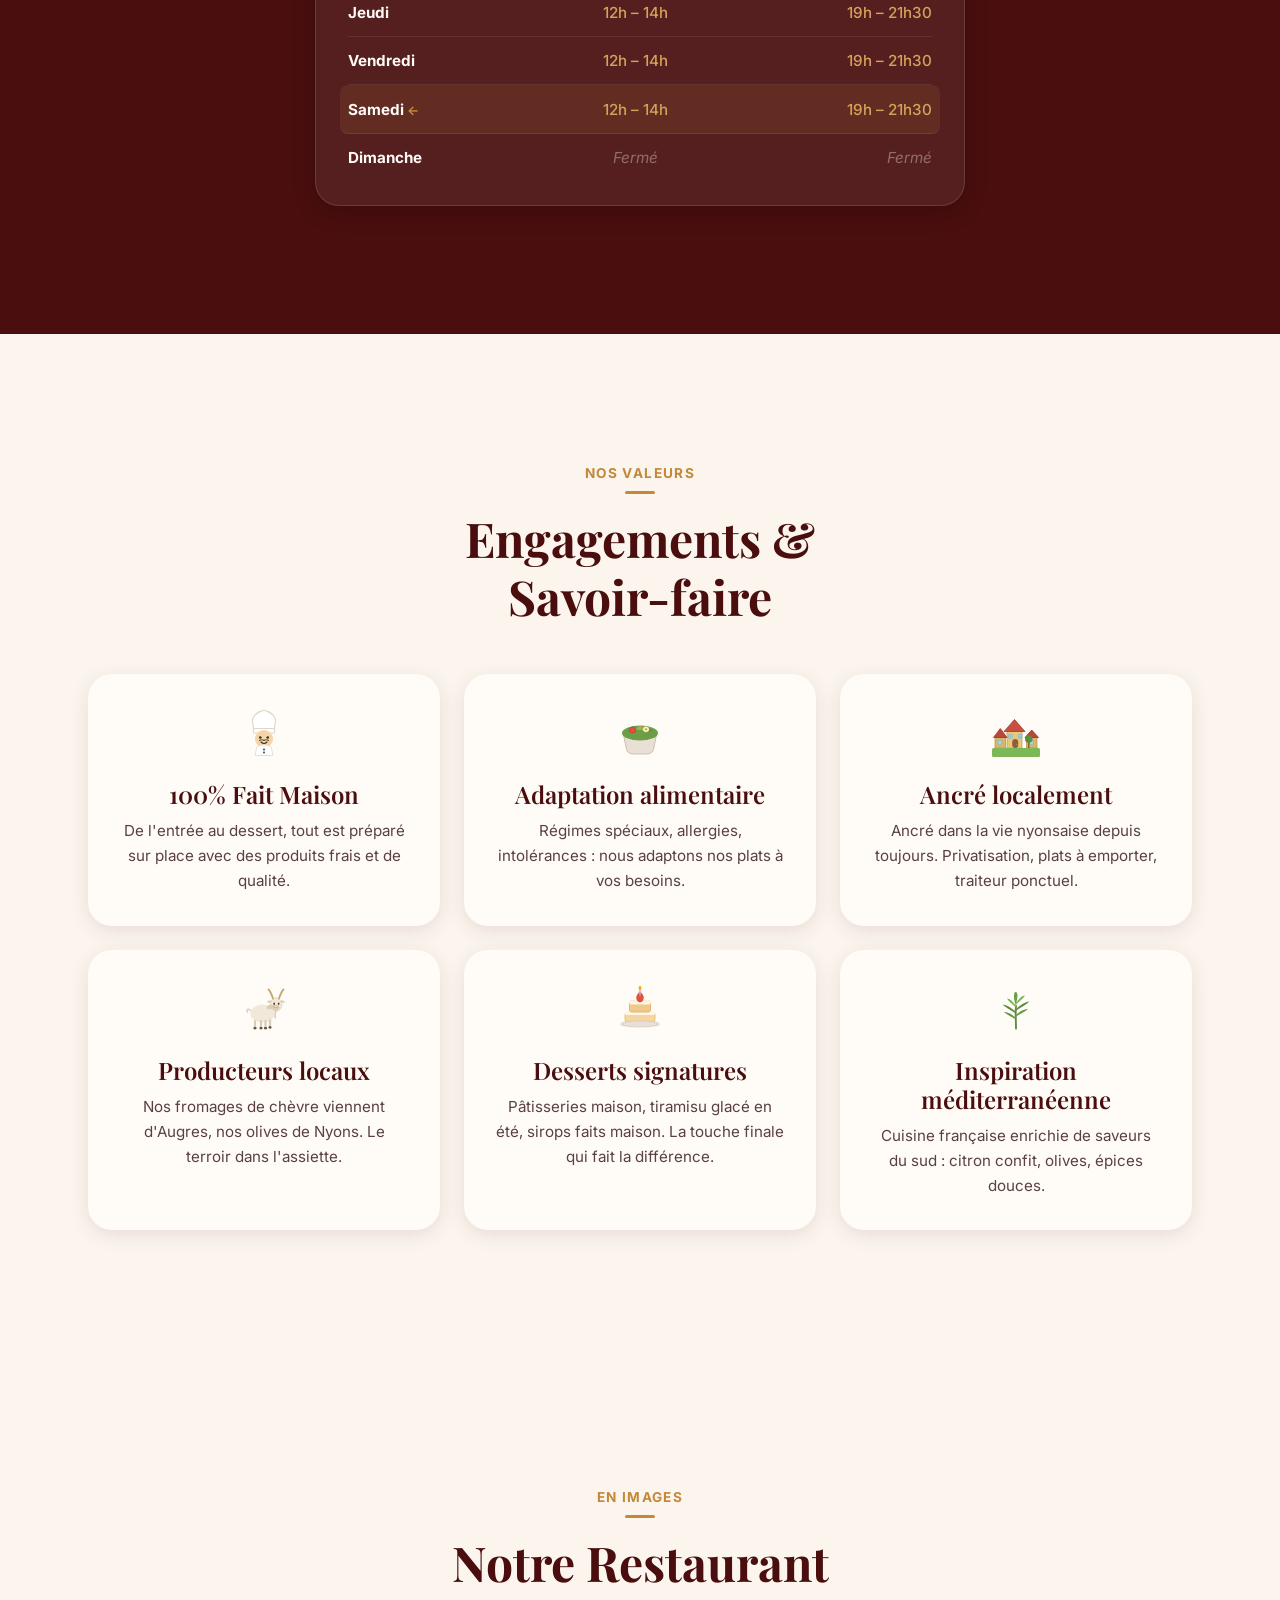
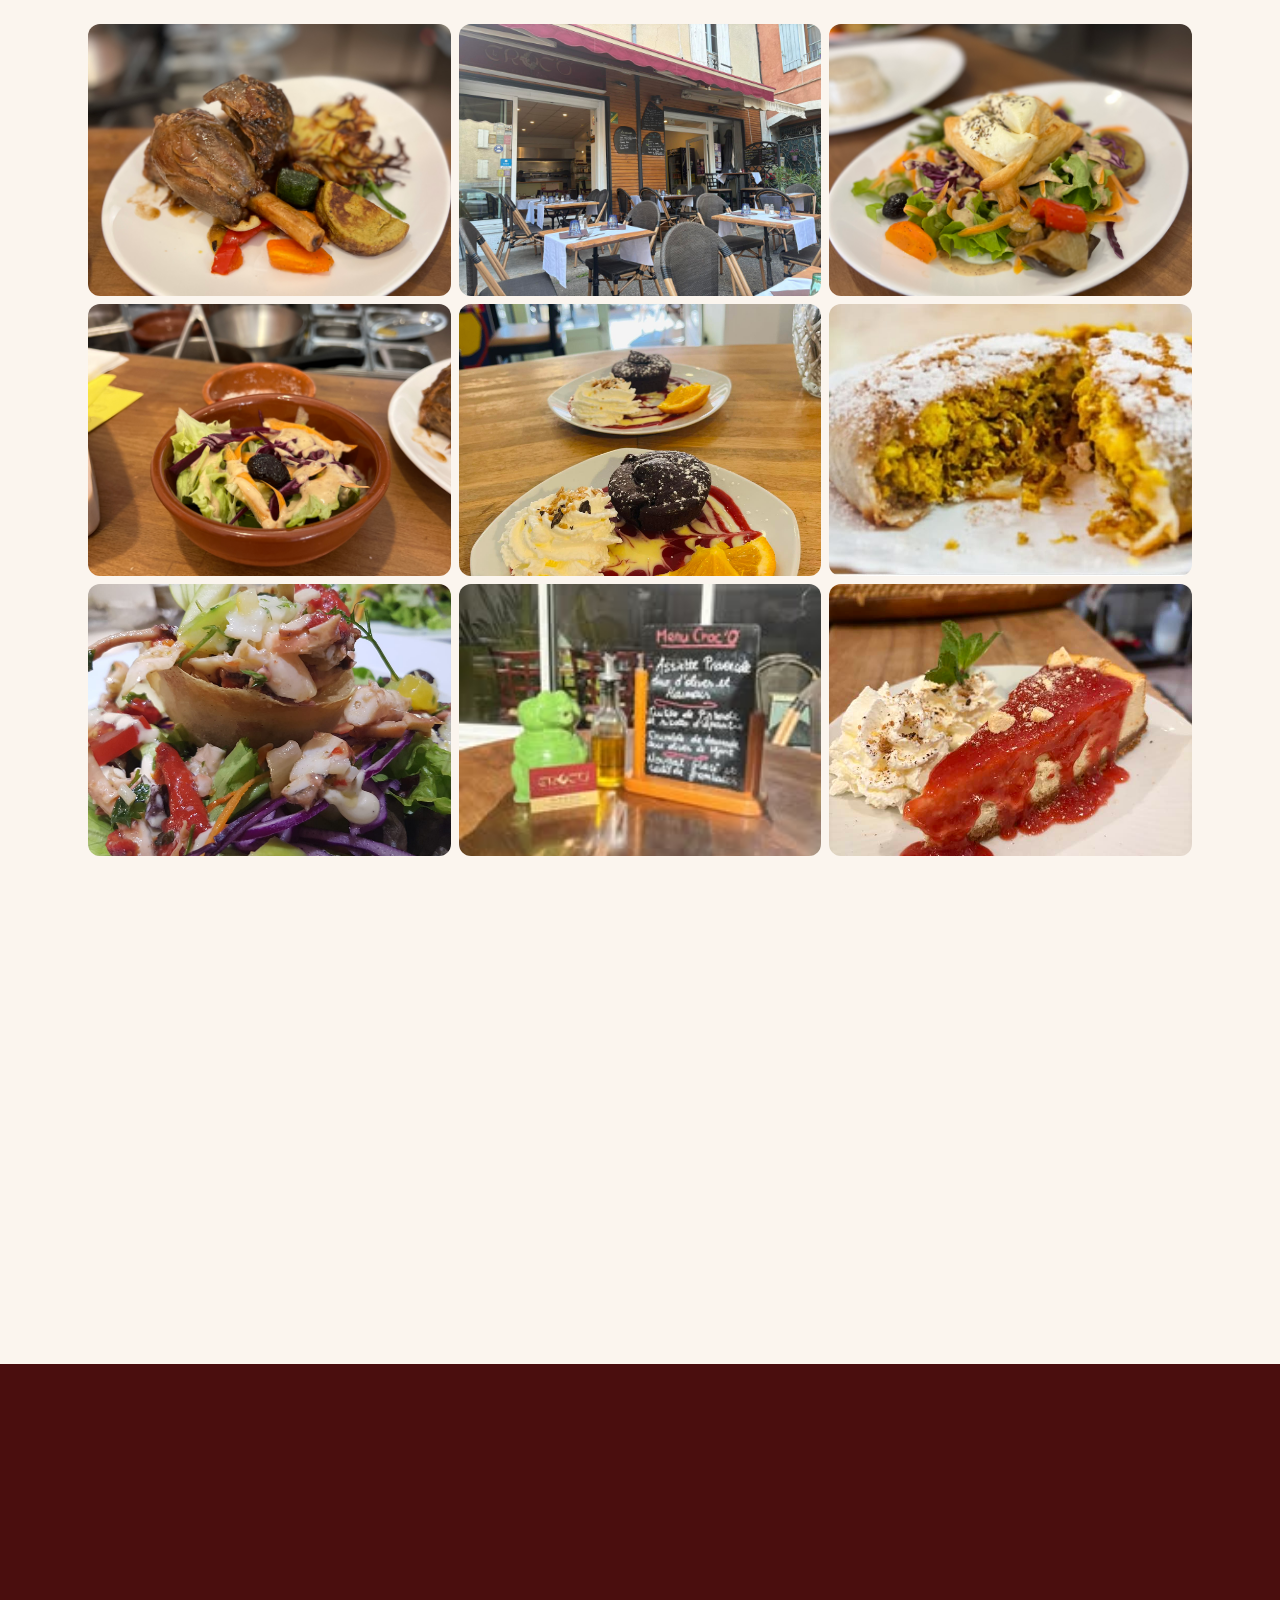
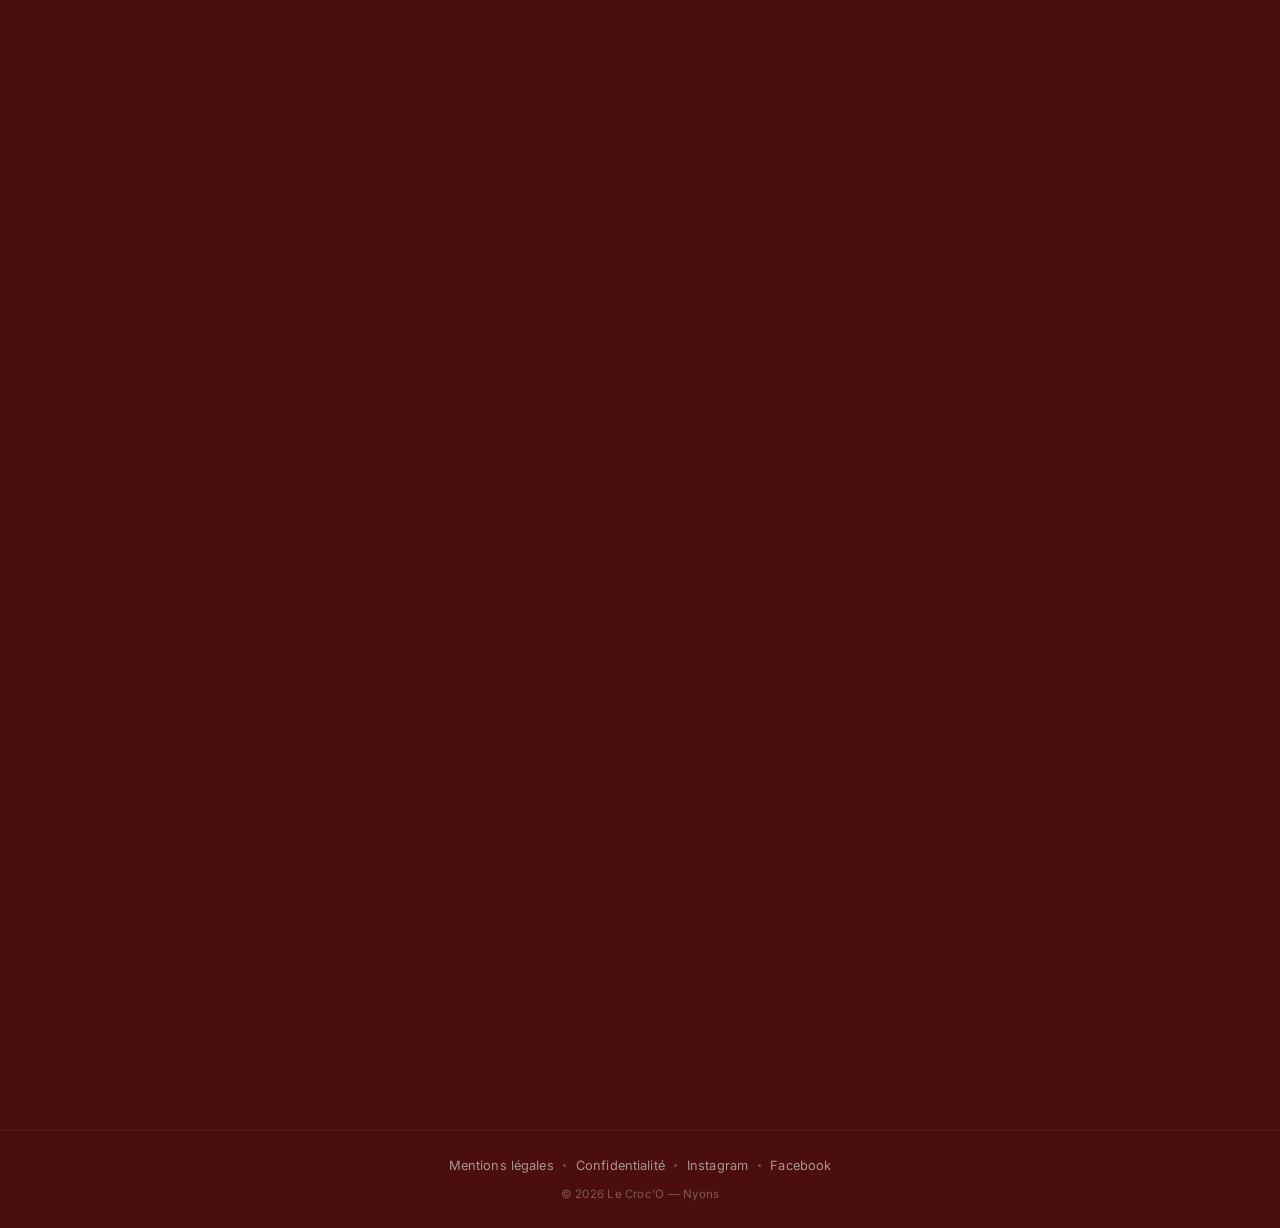
==== commit 0f51afe7: "Retire le widget Identity du site : plus de redirection vers /admin/ au preview" ====
--- a/index.html
+++ b/index.html
@@ -814,17 +814,10 @@
   <script src="js/main.js"></script>
   <script src="js/effects.js"></script>
 
-  <!-- Netlify Identity Widget -->
-  <script src="https://identity.netlify.com/v1/netlify-identity-widget.js"></script>
+  <!-- Rediriger les liens d'invitation/récupération vers /admin/ qui gère le widget Identity -->
   <script>
-    if (window.netlifyIdentity) {
-      window.netlifyIdentity.on('init', user => {
-        // Ne PAS rediriger si déjà connecté — sinon le preview du CMS boucle sur /admin/
-        // Rediriger uniquement après un LOGIN explicite
-        window.netlifyIdentity.on('login', () => {
-          document.location.replace('/admin/');
-        });
-      });
+    if (location.hash.match(/access_token|confirmation_token|invite_token|recovery_token/)) {
+      window.location.replace('/admin/' + location.hash);
     }
   </script>
 </body>
